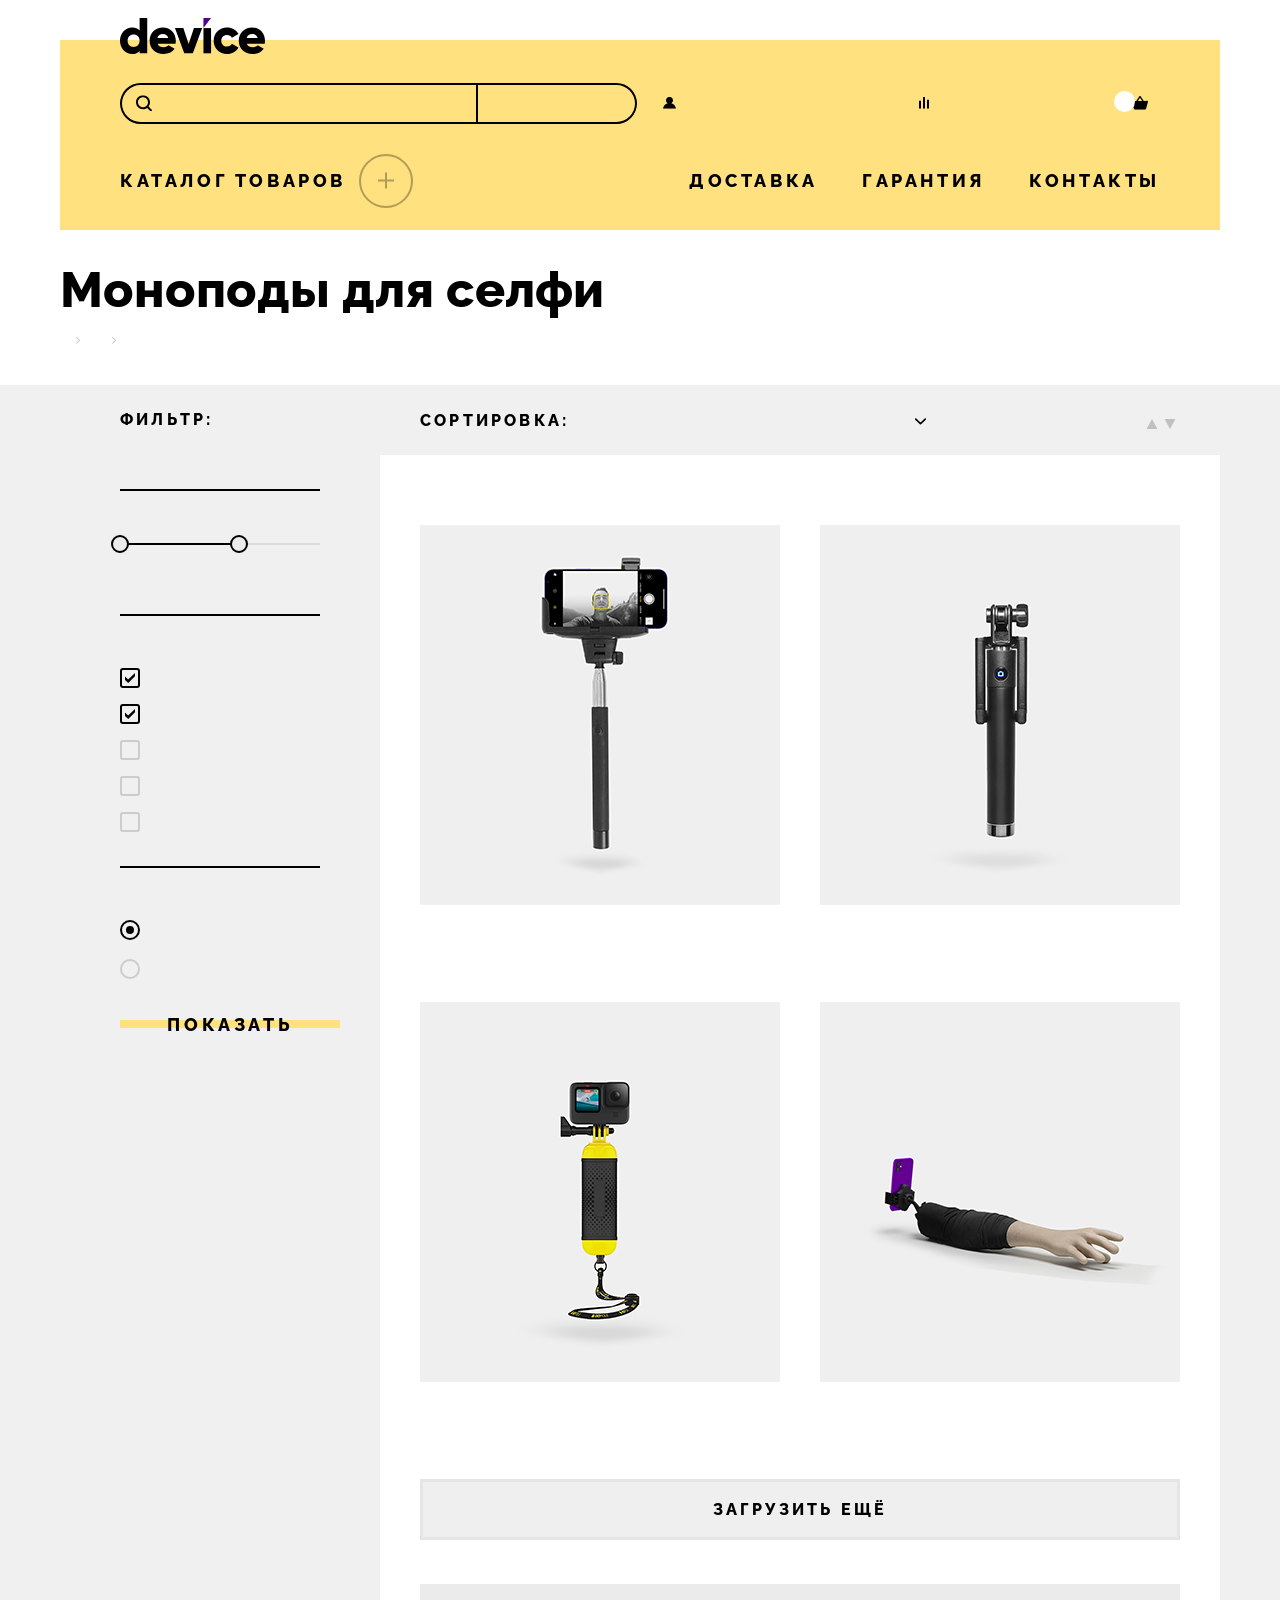
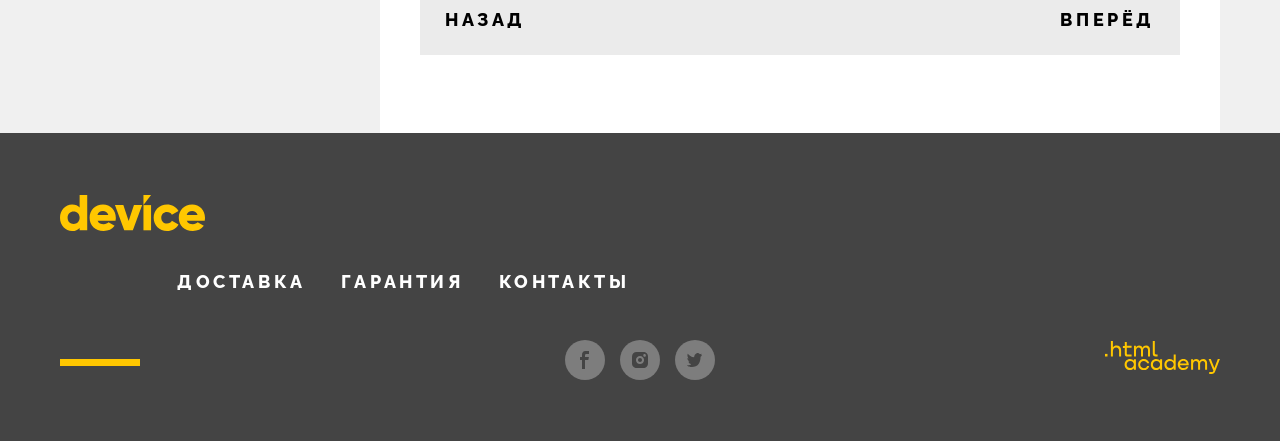
==== catalog.html @ e4f653a2 "Версия без JS" ====
<!DOCTYPE html>
<html lang="en">
<head>
  <meta charset="UTF-8">
  <meta http-equiv="X-UA-Compatible" content="IE=edge">
  <meta name="viewport" content="width=device-width, initial-scale=1.0">
  <link rel="stylesheet" href="css/style.css">
  <title>Catalog-Device</title>
</head>
<body>
  <div class="container">
    <header class="page-header">
      <nav class="header-nav">
        <a href="index.html" class="header-nav__logo">
          <svg width="145" height="36" viewBox="0 0 145 36" fill="none" xmlns="http://www.w3.org/2000/svg">
            <path d="M27.2188 0V35.3H19.6135V32.9C17.9124 34.8 15.5107 36 12.1084 36C5.5038 36 0 30.2 0 22.7C0 15.2 5.5038 9.4 12.1084 9.4C15.5107 9.4 18.0124 10.6 19.6135 12.5V0H27.2188ZM19.6135 22.7C19.6135 18.9 17.1118 16.5 13.6094 16.5C10.107 16.5 7.60524 18.9 7.60524 22.7C7.60524 26.5 10.107 28.9 13.6094 28.9C17.1118 28.8 19.6135 26.5 19.6135 22.7Z" fill="black"/>
            <path d="M43.7298 29.1999C45.8313 29.1999 47.5325 28.3999 48.5332 27.2999L54.6374 30.7999C52.1356 34.1999 48.4331 35.9999 43.6298 35.9999C35.0238 35.9999 29.6201 30.1999 29.6201 22.6999C29.6201 15.1999 35.0238 9.3999 43.0294 9.3999C50.4345 9.3999 55.8382 15.0999 55.8382 22.6999C55.8382 23.7999 55.7381 24.7999 55.538 25.6999H37.6256C38.6263 28.2999 40.9279 29.1999 43.7298 29.1999ZM48.333 20.0999C47.5325 17.1999 45.2309 16.0999 42.9293 16.0999C40.0273 16.0999 38.126 17.4999 37.4255 20.0999H48.333Z" fill="black"/>
            <path d="M82.1563 10.1001L72.8499 35.3001H64.2439L54.9375 10.1001H63.3433L68.647 26.1001L73.9506 10.1001C73.9506 10.1001 82.1563 10.1001 82.1563 10.1001Z" fill="black"/>
            <path d="M83.458 10.1001H91.0633V35.3001H83.458V10.1001Z" fill="black"/>
            <path d="M93.665 22.6999C93.665 15.1999 99.369 9.3999 107.074 9.3999C111.978 9.3999 116.281 11.9999 118.482 15.8999L111.878 19.6999C110.977 17.8999 109.176 16.8999 106.974 16.8999C103.672 16.8999 101.27 19.2999 101.27 22.6999C101.27 26.1999 103.672 28.4999 106.974 28.4999C109.176 28.4999 111.077 27.3999 111.878 25.6999L118.482 29.4999C116.381 33.3999 112.078 35.9999 107.074 35.9999C99.369 35.9999 93.665 30.1999 93.665 22.6999Z" fill="black"/>
            <path d="M132.892 29.1999C134.993 29.1999 136.695 28.3999 137.695 27.2999L143.799 30.7999C141.298 34.1999 137.595 35.9999 132.792 35.9999C124.186 35.9999 118.782 30.1999 118.782 22.6999C118.782 15.1999 124.286 9.3999 132.191 9.3999C139.597 9.3999 145 15.0999 145 22.6999C145 23.7999 144.9 24.7999 144.7 25.6999H126.788C127.788 28.2999 130.09 29.1999 132.892 29.1999ZM137.595 20.0999C136.795 17.1999 134.493 16.0999 132.191 16.0999C129.289 16.0999 127.388 17.4999 126.688 20.0999H137.595Z" fill="black"/>
            <path d="M83.458 0V10.1L91.0633 0H83.458Z" fill="#510094"/>
          </svg>
        </a>

        <div class="header-nav__nav-bar nav-bar">
          <div class="nav-bar__form-wrapper">
            <form action="https://echo.htmlacademy.ru/" method="post" class="nav-bar__form">
              <div class="nav-bar__form-wrapper">
                <label tabindex="0" class="nav-bar__field">
                  <span class="visually-hidden">Текст поиска</span>
                  <input class="nav-bar__field-input" type="text" name="text-of-search" placeholder="Текст поиска" required>
                  <span class="nav-bar__field-icon"></span>
                </label>
              </div>
              <div tabindex="0" class="nav-bar__button-wrapper">
                <button tabindex="-1" class="nav-bar__button" type="submit">Найти</button>
              </div>
            </form>
          </div>

          <div class="nav-bar__sign-wrapper">
            <a class="nav-bar__sign-in-icon standart-state" href="#">Коля Петухов</a>

            <a class="nav-bar__log-out-icon standart-state" href="#">Выйти</a>
          </div>

          <ul class="nav-bar__navigation-menu navigation-menu">
            <li class="navigation-menu__item">
              <a href="#" class="navigation-menu__link standart-state">Сравнить</a>
            </li>
            <li class="navigation-menu__item">
              <a href="#" class="navigation-menu__link standart-state">
                <span class="navigation-menu__icon">2</span>
                  Корзина
              </a>

              <div class="popover popver-cart">
                <div class="popover__content">
                  <h2 class="visually-hidden">Корзина</h2>

                  <ul class="popover__product-list">
                    <li class="popover__product-item">
                      <img src="img/Modal window/product-1-small.jpg" alt="" class="popover__product-img">
                      <p class="popover__product-description popover__text">
                        Любительская селфи-палка
                      </p>
                      <button class="popover__product-delete-button" tabindex="-1">
                        <span class="popover__product-delete-line"></span>
                        <span class="popover__product-delete-line"></span>
                        <span class="popover__product-delete-line-wrapper" tabindex="0"></span>
                        <span class="visually-hidden">Удалить товар из корзины</span>
                      </button>
                    </li>
                    <li class="popover__product-item">
                      <img src="img/Modal window/product-2-small.jpg" alt="" class="popover__product-img">
                      <p class="popover__product-description popover__text">
                        Профессиональная селфи-палка
                      </p>
                      <button class="popover__product-delete-button" tabindex="-1">
                        <span class="popover__product-delete-line"></span>
                        <span class="popover__product-delete-line"></span>
                        <span class="popover__product-delete-line-wrapper" tabindex="0"></span>
                        <span class="visually-hidden">Удалить товар из корзины</span>
                      </button>
                    </li>
                  </ul>

                  <div class="popover__summary">
                    <p class="popover__text">Товаров: 2</p>
                    <p class="popover__text">Сумма: 2000 ₽</p>
                  </div>

                  <div class="popover__button-wrapper">
                    <a href="#" class="popover__button">открыть корзину</a>
                  </div>
                </div>
            </div>
            </li>
          </ul>
        </div>

        <div class="header-nav__last-wrapper">

          <details class="dropdown__form">
            <summary class="dropdown__title">Каталог товаров</summary>
            <div class="dropdown__list-wrapper">
              <ul class="dropdown__list">
                <li class="dropdown__item">
                  <a href="#" class="dropdown__link standart-state">Виртуальная реальность</a>
                </li>
                <li class="dropdown__item">
                  <a href="catalog.html" class="dropdown__link standart-state">Моноподы для cелфи</a>
                </li>
                <li class="dropdown__item">
                  <a href="#" class="dropdown__link standart-state">Экшн-камеры</a>
                </li>
              </ul>
              <ul class="dropdown__list">
                <li class="dropdown__item">
                  <a href="#" class="dropdown__link standart-state">Фитнес-браслеты</a>
                </li>
                <li class="dropdown__item">
                  <a href="#" class="dropdown__link standart-state">Умные часы</a>
                </li>
              </ul>
              <ul class="dropdown__list">
                <li class="dropdown__item">
                  <a href="#" class="dropdown__link standart-state">Квадрокоптеры</a>
                </li>
              </ul>
            </div>
          </details>


          <ul class="header-nav__information-menu information-menu">
            <li class="information-menu__item">
              <a href="#" class="information-menu__link standart-state">Доставка</a>
            </li>
            <li class="information-menu__item">
              <a href="#" class="information-menu__link standart-state">Гарантия</a>
            </li>
            <li class="information-menu__item">
              <a href="#" class="information-menu__link standart-state">Контакты</a>
            </li>
          </ul>
        </div>
      </nav>
    </header>
  </div>

  <main class="catalog-main">

    <div class="container">
      <h1 class="section-title">Моноподы для селфи</h1>
      <ul class="breadcrumbs">
        <li class="breadcrumbs__item">
          <a href="index.html" class="breadcrumbs__link">Главная</a>
          <span class="breadcrumbs__arrow"></span>
        </li>
        <li class="breadcrumbs__item">
          <a href="#" class="breadcrumbs__link">Каталог товаров</a>
          <span class="breadcrumbs__arrow"></span>
        </li>
        <li class="breadcrumbs__item">
          <a href="catalog.html" class="breadcrumbs__link">Моноподы для селфи</a>
        </li>
      </ul>
    </div>

    <div class="background-container">
      <div class="container">
        <div class="catalog-container">
          <section class="filter">
            <div class="filter__wrapper">
              <h2 class="filter__main-title">Фильтр:</h2>

              <form class="filter__form" action="https://echo.htmlacademy.ru/" method="get">

                <fieldset class="filter__fieldset">
                  <div class="filter__legend-wrapper">
                    <legend class="filter__title">Стоимость</legend>

                    <div class="filter__range range">
                      <div class="range__scale">
                        <div class="range__bar">
                          <button class="range__toogle range__toogle-min" type="button" tabindex="0">
                            <span class="visually-hidden">Ручка минимальной цены</span>
                          </button>

                          <button class="range__toogle range__toogle-max" type="button" tabindex="0">
                            <span class="visually-hidden">Ручка максимальной цены</span>
                          </button>
                        </div>
                      </div>

                      <div class="range__wrapper-inputs">
                        <label class="range__label">
                          от
                          <input type="number" class="range__input" value="0" name="price-from" min="0" max="10000" step="100">
                        </label>

                        <label class="range__label">
                          до
                          <input type="number" class="range__input" value="5000" name="price-to" min="0" max="10000" step="100">
                        </label>
                      </div>
                    </div>
                  </div>
                </fieldset>

                <fieldset class="filter__fieldset">
                  <div class="filter__legend-wrapper">
                    <legend class="filter__title">Цвет</legend>

                    <ul class="filter__list color-list">
                      <li class="filter__item filter__item-active">
                        <label class="control">
                          <input class="control__input visually-hidden" tabindex="-1" type="checkbox" name="Color" id="Black" value="Black" checked>
                          <span class="control__mark" tabindex="0"></span>
                          <span class="control__label">Черный</span>
                        </label>
                      </li>
                      <li class="filter__item filter__item-active">
                        <label class="control">
                          <input class="control__input visually-hidden" tabindex="-1" type="checkbox" name="Color" value="White" id="White" checked>
                          <span class="control__mark" tabindex="0"></span>
                          <span class="control__label">Белый</span>
                        </label>
                      </li>
                      <li class="filter__item">
                        <label class="control">
                          <input class="control__input visually-hidden" tabindex="-1" type="checkbox" name="Color" value="Blue" id="Blue">
                          <span class="control__mark" tabindex="0"></span>
                          <span class="control__label">Синий</span>
                        </label>
                      </li>
                      <li class="filter__item">
                        <label class="control">
                          <input class="control__input visually-hidden" tabindex="-1" type="checkbox" name="Color" value="Red" id="Red">
                          <span class="control__mark" tabindex="0"></span>
                          <span class="control__label">Красный</span>
                        </label>
                      </li>
                      <li class="filter__item">
                        <label class="control">
                          <input class="control__input visually-hidden" tabindex="-1" type="checkbox" name="Color" value="Pink" id="Pink">
                          <span class="control__mark" tabindex="0"></span>
                          <span class="control__label">Розовый</span>
                        </label>
                      </li>
                    </ul>
                  </div>
                </fieldset>

                <fieldset class="filter__fieldset">
                  <div class="filter__legend-wrapper">
                    <legend class="filter__title">Bluetooth</legend>

                    <ul class="filter__list options-list">
                      <li class="filter__item">
                        <label class="control">
                          <input class="control__input visually-hidden" type="radio" name="Bluetooth" value="Yes" checked tabindex="-1" id="Bluetooth-Yes">
                          <span class="control__mark" tabindex="0"></span>
                          <span class="control__label">Есть</span>
                        </label>
                      </li>
                      <li class="filter__item">
                        <label class="control">
                          <input class="control__input visually-hidden" type="radio" name="Bluetooth" value="No" tabindex="-1" id="Bluetooth-No">
                          <span class="control__mark" tabindex="0"></span>
                          <span class="control__label">Нет</span>
                        </label>
                      </li>
                    </ul>
                  </div>
                </fieldset>
              </form>

              <a href="#" class="filter__button button button-yellow">
                Показать
              </a>
            </div>
          </section>

          <section class="catalog">
            <h2 class="visually-hidden">Результаты поисков</h2>

            <div class="catalog__sorting">
              <h3 class="catalog__title">Сортировка:</h3>

              <div class="catalog__select-wrapper select">
                <details class="select__form">
                  <summary class="select__title">Популярные</summary>

                  <ul class="select__menu">
                    <li class="select__item select__item-active">
                      <a class="select__option" href="#">Популярные</a>
                    </li>
                    <li class="select__item">
                      <a class="select__option" href="#">Дорогие</a>
                    </li>
                    <li class="select__item">
                      <a class="select__option" href="#">Дешёвые</a>
                    </li>
                    <li class="select__item">
                      <a class="select__option" href="#">Комфортные</a>
                    </li>
                  </ul>
                </details>
              </div>

              <div class="catalog__sorting-buttons">
                <button class="catalog__sorting-button catalog__sorting-button-up" type="button">
                  <span class="visually-hidden">По возрастанию</span>
                </button>
                <button class="catalog__sorting-button catalog__sorting-button-down" type="button">
                  <span class="visually-hidden">По убыванию</span>
                </button>
              </div>
            </div>

            <div class="catalog__card-list">
              <h3 class="visually-hidden">Карточки товаров</h3>

              <article class="card" tabindex="0">
                <a class="card__link" href="#" tabindex="-1">
                  <img src="/img/Catalog/product-2.png" alt="" class="card__img">
                  <div class="card__wrapper">
                    <h4 class="card__title">Любительская селфи-палка</h4>
                    <p class="card__text">500 ₽</p>
                  </div>
                  <p class="card__button button">
                    <span class="button-yellow-line"></span>
                    Подробнее
                  </p>
                  <span class="card__new">NEW</span>
                </a>
              </article>

              <article class="card" tabindex="0">
                <a class="card__link" href="#" tabindex="-1">
                  <img src="/img/Catalog/product-2-1.png" alt="" class="card__img">
                  <div class="card__wrapper">
                    <h4 class="card__title">Профессиональная селфи-палка</h4>
                    <p class="card__text">1 500 ₽</p>
                  </div>
                  <p class="card__button button">
                    <span class="button-yellow-line"></span>
                    Подробнее
                  </p>
                  <span class="card__new">NEW</span>
                </a>
              </article>

              <article class="card" tabindex="0">
                <a class="card__link" href="#" tabindex="-1">
                  <img src="/img/Catalog/product-2-2.png" alt="" class="card__img">
                  <div class="card__wrapper">
                    <h4 class="card__title">Непотопляемая
                      селфи-палка</h4>
                    <p class="card__text">2 500 ₽</p>
                  </div>
                  <p class="card__button button">
                    <span class="button-yellow-line"></span>
                    Подробнее
                  </p>
                  <span class="card__new">NEW</span>
                </a>
              </article>

              <article class="card" tabindex="0">
                <a class="card__link" href="#" tabindex="-1">
                  <img src="/img/Catalog/product-2-3.png" alt="" class="card__img">
                  <div class="card__wrapper">
                    <h4 class="card__title">Селфи-палка «Следуй за мной»</h4>
                    <p class="card__text">1 500 ₽</p>
                  </div>
                  <p class="card__button button">
                    <span class="button-yellow-line"></span>
                    Подробнее
                  </p>
                  <span class="card__new">NEW</span>
                </a>
              </article>
            </div>

            <div class="pagination">
              <button class="button pagination__button-large" type="button">Загрузить ещё</button>

              <div class="pagination__list-wrapper">
                <h3 class="visually-hidden">Список страниц</h3>

                <a href="#" class="pagination__button pagination__button-back ">Назад</a>

                <ul class="pagination__list">
                  <li class="pagination__item pagination__item-active">
                    <a href="#" class="pagination__link">1</a>
                  </li>
                  <li class="pagination__item">
                    <a class="pagination__link" href="#">2</a>
                  </li>
                  <li class="pagination__item">
                    <a class="pagination__link" href="#">3</a>
                  </li>
                  <li class="pagination__item">
                    <a class="pagination__link" href="#">...</a>
                  </li>
                  <li class="pagination__item">
                    <a class="pagination__link" href="#">15</a>
                  </li>
                </ul>

                <a href="#" class="pagination__button pagination__button-forward">Вперёд</a>
              </div>
            </div>

          </section>
        </div>
      </div>
    </div>
  </main>

  <footer class="page-footer">
    <div class="container">
      <div class="page-footer__body">
        <a href="index.html" class="page-footer__logo">
          <svg width="145" height="36" viewBox="0 0 145 36" fill="none" xmlns="http://www.w3.org/2000/svg">
            <path d="M27.2188 0V35.3H19.6135V32.9C17.9124 34.8 15.5107 36 12.1084 36C5.5038 36 0 30.2 0 22.7C0 15.2 5.5038 9.4 12.1084 9.4C15.5107 9.4 18.0124 10.6 19.6135 12.5V0H27.2188ZM19.6135 22.7C19.6135 18.9 17.1118 16.5 13.6094 16.5C10.107 16.5 7.60524 18.9 7.60524 22.7C7.60524 26.5 10.107 28.9 13.6094 28.9C17.1118 28.8 19.6135 26.5 19.6135 22.7Z" fill="#FFC700"/>
            <path d="M43.7298 29.1999C45.8313 29.1999 47.5325 28.3999 48.5332 27.2999L54.6374 30.7999C52.1356 34.1999 48.4331 35.9999 43.6298 35.9999C35.0238 35.9999 29.6201 30.1999 29.6201 22.6999C29.6201 15.1999 35.0238 9.3999 43.0294 9.3999C50.4345 9.3999 55.8382 15.0999 55.8382 22.6999C55.8382 23.7999 55.7381 24.7999 55.538 25.6999H37.6256C38.6263 28.2999 40.9279 29.1999 43.7298 29.1999ZM48.333 20.0999C47.5325 17.1999 45.2309 16.0999 42.9293 16.0999C40.0273 16.0999 38.126 17.4999 37.4255 20.0999H48.333Z" fill="#FFC700"/>
            <path d="M82.1563 10.1001L72.8499 35.3001H64.2439L54.9375 10.1001H63.3433L68.647 26.1001L73.9506 10.1001C73.9506 10.1001 82.1563 10.1001 82.1563 10.1001Z" fill="#FFC700"/>
            <path d="M83.458 10.1001H91.0633V35.3001H83.458V10.1001Z" fill="#FFC700"/>
            <path d="M93.665 22.6999C93.665 15.1999 99.369 9.3999 107.074 9.3999C111.978 9.3999 116.281 11.9999 118.482 15.8999L111.878 19.6999C110.977 17.8999 109.176 16.8999 106.974 16.8999C103.672 16.8999 101.27 19.2999 101.27 22.6999C101.27 26.1999 103.672 28.4999 106.974 28.4999C109.176 28.4999 111.077 27.3999 111.878 25.6999L118.482 29.4999C116.381 33.3999 112.078 35.9999 107.074 35.9999C99.369 35.9999 93.665 30.1999 93.665 22.6999Z" fill="#FFC700"/>
            <path d="M132.892 29.1999C134.993 29.1999 136.695 28.3999 137.695 27.2999L143.799 30.7999C141.298 34.1999 137.595 35.9999 132.792 35.9999C124.186 35.9999 118.782 30.1999 118.782 22.6999C118.782 15.1999 124.286 9.3999 132.191 9.3999C139.597 9.3999 145 15.0999 145 22.6999C145 23.7999 144.9 24.7999 144.7 25.6999H126.788C127.788 28.2999 130.09 29.1999 132.892 29.1999ZM137.595 20.0999C136.795 17.1999 134.493 16.0999 132.191 16.0999C129.289 16.0999 127.388 17.4999 126.688 20.0999H137.595Z" fill="#FFC700"/>
            <path d="M83.458 0V10.1L91.0633 0H83.458Z" fill="#FFC700"/>
          </svg>
        </a>

        <div class="page-footer__contacts-list">
          <address class="page-footer__adress">Санкт-Петербург, набережная реки Карповки, 5, литера П.</address>

          <ul class="page-footer__information-menu">
            <li class="page-footer__information-menu-item">
              <a href="#" class="page-footer__information-menu-link">Доставка</a>
            </li>
            <li class="page-footer__information-menu-item">
              <a href="#" class="page-footer__information-menu-link">Гарантия</a>
            </li>
            <li class="page-footer__information-menu-item">
              <a href="#" class="page-footer__information-menu-link">Контакты</a>
            </li>
          </ul>

          <a href="tel:+78128121212" class="page-footer__number-phone">Тел.: +7 (812) 812-12-12</a>
        </div>

        <div class="page-footer__links-list">
          <div class="page-footer__span-wrapper">
            <span class="page-footer__span"></span>
          </div>
          <div class="page-footer__social-wrapper">
            <ul class="social">
              <li class="social__item">
                <div class="social__outline-link" tabindex="0">
                  <a href="https://www.facebook.com/htmlacademy" class="social__link" tabindex="-1">
                    <svg width="9" height="18" viewBox="0 0 9 18" fill="none" xmlns="http://www.w3.org/2000/svg">
                      <path d="M6.5 3H9V0H5.6C2.8 0 2 1.7 2 4.2V6H0V9H2V18H5V9H8.3L8.9 6H5V4.5C5 3.7 5.3 3 6.5 3Z" fill="#444444"/>
                    </svg>
                    <span class="visually-hidden">Facebook</span>
                  </a>
                </div>
              </li>
              <li class="social__item">
                <div class="social__outline-link" tabindex="0">
                  <a href="https://www.instagram.com/htmlacademy/" class="social__link" tabindex="-1">
                    <svg width="16" height="16" viewBox="0 0 16 16" fill="none" xmlns="http://www.w3.org/2000/svg">
                      <path d="M8 10C9.10457 10 10 9.10457 10 8C10 6.89543 9.10457 6 8 6C6.89543 6 6 6.89543 6 8C6 9.10457 6.89543 10 8 10Z" fill="#444444"/>
                      <path d="M14.7 1.3C13.8 0.4 12.7 0 11.3 0H4.7C1.9 0 0 1.9 0 4.7V11.3C0 12.7 0.4 13.9 1.4 14.7C2.3 15.6 3.4 16 4.7 16H11.3C12.7 16 13.9 15.6 14.7 14.7C15.5 13.8 16 12.7 16 11.3V4.7C16 3.3 15.6 2.1 14.7 1.3ZM8 12.1C5.8 12.1 3.9 10.3 3.9 8C3.9 5.7 5.8 3.9 8 3.9C10.2 3.9 12.1 5.7 12.1 8C12.1 10.3 10.2 12.1 8 12.1ZM12.6 4.7C11.9 4.7 11.3 4.2 11.3 3.4C11.3 2.6 11.8 2.1 12.6 2.1C13.3 2.1 13.9 2.7 13.9 3.4C13.9 4.1 13.3 4.7 12.6 4.7Z" fill="#444444"/>
                    </svg>
                    <span class="visually-hidden">Instagram</span>
                  </a>
                </div>
              </li>
              <li class="social__item">
                <div class="social__outline-link" tabindex="0">
                  <a href="https://twitter.com/htmlacademy_ru" class="social__link" tabindex="-1">
                    <svg width="15" height="15" viewBox="0 0 15 15" fill="none" xmlns="http://www.w3.org/2000/svg">
                      <path d="M9.7 0.155143C11.2 -0.344857 12.3 0.455143 12.9 1.25514C13.4 1.05514 14 0.855143 14.6 0.655143C14.6 1.45514 14.1 2.05514 13.8 2.25514C14.5 2.45514 15 1.85514 15 1.85514C14.9 2.75514 14.1 3.55514 13.6 3.75514C13.4 10.0551 10.8 14.1551 4.7 14.0551C4.2 14.0551 4.8 14.0551 4.3 14.0551C4 14.0551 0.6 13.6551 0 12.2551C2 12.4551 3.4 11.8551 4.1 11.1551C3.3 10.8551 1.7 10.7551 1.5 8.35514C1.8 8.55514 2 8.65514 2.6 8.55514C1.5 7.75514 0.3 7.05514 0.4 5.05514C0.7 5.35514 1.3 5.55514 1.6 5.45514C1 5.25514 -0.2 2.35514 0.8 0.855143C2.4 2.55514 4.1 4.25514 7.1 4.35514C7.3 2.25514 8.1 0.855143 9.7 0.155143Z" fill="#444444"/>
                    </svg>
                    <span class="visually-hidden">Twitter</span>
                  </a>
                </div>
              </li>
            </ul>
          </div>
          <div class="page-footer__html-academy-wrapper">
            <a href="https://htmlacademy.ru/" class="page-footer__links-list-link">
              <svg width="115" height="33" viewBox="0 0 115 33" fill="none" xmlns="http://www.w3.org/2000/svg">
                <path d="M0 12.9V15.5H2.5V12.9H0Z" fill="#FFC700"/>
                <path d="M11.6 4.5C10 4.5 8.8 5.2 8 6.2H7.9V0H5.9V15.5H7.9V10.2C7.9 8.1 9.2 6.6 11.2 6.6C13 6.6 14.1 8 14.1 9.8V15.5H16.1V9.4C16.2 6.4 14.3 4.5 11.6 4.5Z" fill="#FFC700"/>
                <path d="M26.6 4.8H21.8V1.1H19.8V4.9H17.9V6.9H19.8V12.9C19.8 14.6 20.8 15.6 22.5 15.6H26.6V13.6H22.9C22.2 13.6 21.8 13.2 21.8 12.5V6.8H26.6V4.8Z" fill="#FFC700"/>
                <path d="M41.1 4.6C39.5 4.6 38.2 5.4 37.6 6.7H37.5C36.9 5.5 35.7 4.6 34.1 4.6C32.7 4.6 31.6 5.4 31 6.4H30.9V4.8H29V15.4H31V10C31 8 32 6.5 33.6 6.5C35.1 6.5 36 7.5 36 9.1V15.4H38V9.8C38 7.4 39.4 6.5 40.6 6.5C42.1 6.5 43 7.5 43 9.1V15.4H45V8.9C45.1 6.4 43.6 4.6 41.1 4.6Z" fill="#FFC700"/>
                <path d="M47.8 12.7C47.8 14.4 48.8 15.4 50.6 15.4H52.6V13.4H50.9C50.2 13.4 49.8 13 49.8 12.3V0H47.8V12.7Z" fill="#FFC700"/>
                <path d="M28.9 19.7C28 18.6 26.7 17.9 25 17.9C21.9 17.9 19.6 20.2 19.6 23.5C19.6 26.8 21.9 29.1 25 29.1C26.8 29.1 28 28.3 28.8 27.2H28.9V28.8H30.9V18.2H28.9V19.7ZM25.3 27.1C23.1 27.1 21.7 25.5 21.7 23.5C21.7 21.5 23.1 19.9 25.3 19.9C27.5 19.9 28.9 21.5 28.9 23.5C28.9 25.4 27.5 27.1 25.3 27.1Z" fill="#FFC700"/>
                <path d="M44.2 22C43.7 19.6 41.6 17.9 38.8 17.9C35.4 17.9 33.2 20.4 33.2 23.5C33.2 26.6 35.4 29.1 38.8 29.1C41.6 29.1 43.7 27.3 44.2 24.9H42.1C41.7 26.2 40.4 27.2 38.8 27.2C36.6 27.2 35.2 25.6 35.2 23.6C35.2 21.6 36.6 20 38.8 20C40.4 20 41.6 21 42.1 22.2H44.2V22Z" fill="#FFC700"/>
                <path d="M55.1 19.7C54.2 18.6 52.9 17.9 51.2 17.9C48.1 17.9 45.8 20.2 45.8 23.5C45.8 26.8 48.1 29.1 51.2 29.1C53 29.1 54.2 28.3 55 27.2H55.1V28.8H57.1V18.2H55.1V19.7ZM51.5 27.1C49.3 27.1 47.9 25.5 47.9 23.5C47.9 21.5 49.3 19.9 51.5 19.9C53.7 19.9 55.1 21.5 55.1 23.5C55.1 25.4 53.6 27.1 51.5 27.1Z" fill="#FFC700"/>
                <path d="M68.7 19.8C67.8 18.7 66.5 17.9 64.8 17.9C61.7 17.9 59.4 20.2 59.4 23.5C59.4 26.8 61.6 29.1 64.8 29.1C66.5 29.1 67.8 28.3 68.6 27.3H68.7V28.8H70.7V13.4H68.7V19.8ZM65.1 27.1C62.9 27.1 61.5 25.5 61.5 23.5C61.5 21.5 62.9 19.9 65.1 19.9C67.3 19.9 68.7 21.5 68.7 23.5C68.6 25.5 67.2 27.1 65.1 27.1Z" fill="#FFC700"/>
                <path d="M78.3 17.9C75 17.9 72.8 20.4 72.8 23.5C72.8 26.5 74.9 29.1 78.3 29.1C80.8 29.1 82.8 27.8 83.5 25.5H81.4C80.9 26.5 79.8 27.1 78.4 27.1C76.5 27.1 75.1 25.8 75 24.2H83.8C84 20.6 81.8 17.9 78.3 17.9ZM78.3 19.8C80 19.8 81.3 20.8 81.6 22.4H75.1C75.4 20.9 76.6 19.8 78.3 19.8Z" fill="#FFC700"/>
                <path d="M98.2 17.9C96.6 17.9 95.3 18.7 94.6 19.9H94.5C93.9 18.7 92.7 17.9 91.1 17.9C89.7 17.9 88.6 18.6 88 19.7V18.2H86.1V28.8H88.1V23.4C88.1 21.4 89.1 20 90.7 19.9C92.2 19.9 93.1 20.9 93.1 22.5V28.8H95.1V23.2C95.1 20.8 96.5 19.9 97.7 19.9C99.2 19.9 100.1 20.9 100.1 22.5V28.8H102.1V22.3C102.2 19.7 100.7 17.9 98.2 17.9Z" fill="#FFC700"/>
                <path d="M109.4 27L105.8 18.1H103.6L108.4 29.7C108.1 30.6 107.7 30.9 106.7 30.9H104.2V32.9H106.7C108.5 32.9 109.5 32.1 110.2 30.3L114.9 18.1H112.8L109.4 27Z" fill="#FFC700"/>
              </svg>
            </a>
          </div>
        </div>
      </div>
    </div>
  </footer>
</body>
</html>
---- css/style.css ----
@font-face {
  font-family: "Rubik";
  src: url(../fonts/rubik/rubik-400.woff2);
  font-weight: 400;
  font-style: normal;
  font-display: swap;
}

@font-face {
  font-family: "Rubik";
  src: url(../fonts/rubik/rubik-700.woff2);
  font-weight: 700;
  font-style: normal;
  font-display: swap;
}

@font-face {
  font-family: "Raleway";
  src: url(../fonts/raleway/raleway-800.woff2);
  font-weight: 800;
  font-style: normal;
  font-display: swap;
}

/* common */

html {
  height: 100%;

  font-family: "Rubik", sans-serif;
  font-size: 18px;

  color: #000000;
  background: #FFFFFF;
}

body {
  padding: 0;
  margin: 0
}

.catalog-main {
  padding-top: 35px;
}

.container {
  min-height: 100%;
  max-width: 1160px;
  margin: 0 auto;
}

.background-container {
  background: #F0F0F0;
}

.visually-hidden {
  position: absolute;
  width: 1px;
  height: 1px;
  margin: -1px;
  padding: 0;
  border: 0;
  clip: rect(0 0 0 0);
  overflow: hidden;
}

.standart-state:hover {
  opacity: 0.6;
}

.standart-state:focus-visible {
  outline: 2px solid #AF4FFF;
}

.standart-state:active {
  opacity: 0.3;
}

.section-title {
  font-family: 'Raleway';
  font-weight: 800;
  font-size: 50px;
  line-height: 50px;
  margin: 0;
  padding: 0;
}

.section-description {
  line-height: 30px;
  margin: 0;
  padding: 0;

  color: #444444;
}

.button {
  font-family: 'Raleway';
  font-weight: 800;
  color: inherit;
  line-height: 21px;
  text-align: center;
  letter-spacing: 0.2em;
  text-transform: uppercase;
  text-decoration: none;

  position: relative;
  padding: 10px 0;
}

.button-yellow-line {
  height: 8px;
  width: 100%;

  background: #FFE17F;

  position: absolute;
  top: 40%;
  left: 0;
  z-index: -1;
}

.button-yellow:hover {
  background: #FFE17F;
}

.button-yellow:focus-visible {
  outline: 2px solid #AF4FFF;
}

.button-yellow:active {
  background: #FFCC33;
}

.button-yellow:disabled, .button-yellow:disabled:hover {
  opacity: 0.3;
}

.service__list .button-active {
  background: #000000;
  color: #FFE17F;
  display: block;
  text-align: start;
}

.button-active:hover {
  background: #000000;
  color: #FFE17F80;
}

.button-active:focus-visible {
  background: #000000;
  color: #FFE17F;
  outline: 2px solid #AF4FFF;
}

.button-active:active {
  background: #000000;
  color: #FFE17F4D;
}
/* header */

.header-nav {
  background-color: #FFE17F;
  padding: 43px 60px 0 60px;
  margin: 40px 0 0 0;
  position: relative;
}

.header-nav__logo {
  position: absolute;
  top: -22px;
  left: 60px;
}

.header-nav__logo:hover {
  opacity: 0.6;
}

.header-nav__logo:focus-visible {
  outline: 2px solid #AF4FFF;
}

.header-nav__logo:active {
  opacity: 0.3;
}

.header-nav__last-wrapper {
  display: flex;
  justify-content: space-between;
  align-items: flex-start;
  position: relative;

  padding: 0 0 22.6px 0;
}

/* nav-bar */

.nav-bar {
  display: flex;
  flex-wrap: wrap;
  justify-content: space-between;
  margin-bottom: 30px;
}

.nav-bar__form-wrapper {
  max-width: 517px;
}

.nav-bar__form {
  display: flex;
}

.nav-bar__form-wrapper {
  flex: 1 0 auto;
}

.nav-bar__field-input {
  width: 100%;
  margin: 0;
  padding: 8.4px 8.4px 8.4px 48px;
  box-sizing: border-box;

  border: 2px solid #000000;
  border-right: 1px solid #000000;
  border-radius: 50px 0px 0px 50px;
  background: #FFE17F;

  font-size: 16px;
  line-height: 20px;
  font-family: inherit;
}

.nav-bar__field-input:focus-visible {
  outline: none;
}

.nav-bar__field-input:disabled, .nav-bar__field-input:disabled:hover {
  opacity: 0.3;
}

.nav-bar__button-wrapper {
  flex: 0 0 160px;
}

.nav-bar__button-wrapper:focus-visible {
  outline: 2px solid #AF4FFF;
}

.nav-bar__button {
  width: 100%;
  padding: 8.4px 55.5px;

  border: 2px solid #000000;
  border-radius: 0 50px 50px 0;
  background: #FFE17F;
  border-left: 1px solid #000000;

  font-size: 16px;
  line-height: 20px;
  font-family: inherit;
  cursor: pointer;
}

.nav-bar__button:hover {
  background: #000000;
  color: #FFFFFF;
}

.nav-bar__button:focus-visible {
  outline: none;
}

.nav-bar__button:active {
  background: #000000;
  color: rgba(255, 255, 255, 0.3);
}

.nav-bar__button:disabled, .nav-bar__button:disabled:hover {
  opacity: 0.3;
}

.nav-bar__field {
  position: relative;
  display: flex;
}

.nav-bar__field:focus-visible {
  outline: 2px solid #AF4FFF;
}

.nav-bar__field-icon {
  background-image: url(../icons/header/search.svg);
  width: 16px;
  height: 16px;

  display: block;
  position: absolute;
  top: 12px;
  left: 16px;
}

.nav-bar__sign-wrapper {
  min-width: 231px;
  display: flex;
  flex-wrap: wrap;
  justify-content: space-between;
}

.nav-bar__sign-in-icon {
  text-decoration: none;
  color: inherit;
  line-height: 30px;
  display: flex;
  align-items: center;
}

.nav-bar__log-out-icon {
  line-height: 30px;
  text-decoration: none;
  color: inherit;
  display: flex;
  align-items: center;

  opacity: 0.3;
}

.nav-bar__sign-in-icon::before {
  content: "";
  background: url(../icons/header/login.svg) no-repeat center;
  width: 13px;
  height: 12px;
  display: block;
  margin-right: 13px;
}

/* navigation-menu */

.navigation-menu {
  list-style: none;
  margin: 0;
  padding: 0;
  display: flex;
  min-width: 241px;
  justify-content: space-between;
}

.navigation-menu__link {
  text-decoration: none;
  color: inherit;
  display: flex;
  align-items: center;
  line-height: 30px;
  height: 100%;
}

.navigation-menu__item {
  position: relative;
}

.navigation-menu__item:last-child .navigation-menu__link {
  position: relative;
  padding-left: 18px;
}

.navigation-menu__icon {
  width: 21px;
  height: 21px;
  border-radius: 50%;
  background: #FFFFFF;

  display: flex;
  align-items: center;
  justify-content: center;
  position: absolute;
  top: 20%;
  left: 1%;

  font-weight: 400;
  font-size: 14px;
  line-height: 17px;
}

.navigation-menu__item:first-child .navigation-menu__link::before {
  content: "";
  background: url(../icons/header/sort.svg) no-repeat center;
  width: 10px;
  height: 12px;
  display: block;
  margin-right: 12px;
}

.navigation-menu__item:last-child .navigation-menu__link::before {
  content: "";
  background: url(../icons/header/cart.svg) no-repeat center;
  width: 16px;
  height: 14px;
  display: block;
  margin-right: 12px;
}

/* breadcrumbs */

.catalog-main h1 {
  margin-bottom: 16px;
}

.breadcrumbs {
  padding: 0;
  margin: 0 0 35px 0;
  list-style-type: none;

  display: flex;
}

.breadcrumbs__link {
  text-decoration: none;
  color: inherit;
  font-size: 16px;
  line-height: 19px;

  display: flex;
  align-items: center;
}

.breadcrumbs__link:not(:last-child) {
  margin-right: 16px;
}

.breadcrumbs__item {
  display: flex;
  justify-content: center;
  align-items: center;
}

.breadcrumbs__link:hover {
  opacity: 0.6;
}

.breadcrumbs__link:focus-visible {
  outline: 2px solid #AF4FFF;
  outline-offset: 2px;
}

.breadcrumbs__link:active {
  opacity: 0.3;
}

.breadcrumbs__arrow {
  width: 4px;
  height: 7px;
  background: url(../icons/catalog/nav-arrow.svg) no-repeat center;
  opacity: 0.2;

  display: block;

  margin: 0 16px 0 0;
}

/* dropdown */

.dropdown__form {
  line-height: 21px;
  position: relative;
}

.dropdown__title {
  display: flex;
  align-items: center;
  font-family: 'Raleway';
  font-weight: 800;
  font-size: 18px;

  letter-spacing: 0.2em;
  text-transform: uppercase;
  cursor: pointer;
}

.dropdown__title:focus-visible {
  outline: 2px solid #AF4FFF;
}

.dropdown__form summary::after {
  content: "";
  opacity: 0.3;
  border: 2px solid #000000;
  width: 50px;
  height: 50px;
  border-radius: 50%;
  background: url(../icons/header/plus.svg) no-repeat center center;
  margin-left: 13px;
}

.dropdown__form summary:hover::after,
.dropdown__form summary:active::after {
  opacity: 1;
}

details[open] > summary::after {
  background: url(../icons/header/minus.svg) no-repeat center center;
}

details[open] > .dropdown__list-wrapper {
  position: relative;
}

.dropdown {
  display: flex;
}

.dropdown__item {
  list-style: none;
}

.dropdown__item-active {
  border-bottom: 1px solid black;
  padding: 0 0 2px 0;
}

.dropdown__link {
  text-decoration: none;
  color: inherit;

  font-size: 16px;
  line-height: 18px;
}

.dropdown__list-wrapper {
  display: flex;
  gap: 30px;
  padding: 14px 0 33px 0;
}

.dropdown__list {
  margin: 0;
  padding: 0;

  display: flex;
  flex-direction: column;
  gap: 18px;
}

/* information-menu */

.information-menu {
  display: flex;
  justify-content: space-between;
  margin: 15.8px 0;
  padding: 0;
  list-style: none;
  min-width: 471px;
  position: absolute;
  right: 0;
}

.information-menu__link {
  font-family: 'Raleway';
  font-weight: 800;
  line-height: 21px;
  letter-spacing: 0.2em;
  text-transform: uppercase;
  text-decoration: none;
  color: inherit;

}

.information-menu__item-active {
  border-bottom: 2px solid black;
  padding: 0 0 5px 0;
}

/* main-slaider */
.main-slaider {
  margin-bottom: 70px;
}

.main-slaider__list {
  margin: -22px 0 0 0;
  padding: 0;

  list-style-type: none;
}

.main-slaider__item {
  position: relative;
}

.main-slaider__item:not(:first-child) {
  display: none;
}

.main-slaider__upper-background {
  font-weight: 700;
  font-size: 180px;
  line-height: 30px;
  color: #FFFFFF;

  display: flex;
  align-items: center;
  justify-content: flex-end;

  position: absolute;
  z-index: -1;
  padding: 16px 0 0 0;

  height: 135px;
  width: 100%;

  background:#FFE17F;
}

.main-slaider__number {
  padding: 29px 49px 0 0;
}

.main-slaider__lower-background {
  display: flex;

  margin-top: -14px;
}

.main-slaider__left-part {
  position: relative;
  margin-right: 40px;
}

.main-slaider__img {
  display: block;
  width: 560px;
  height: 560px;
}

.main-slider__controls {
  display: flex;
  justify-content: space-between;
  position: absolute;
  top: 211px;
  width: 100%;
}

.main-slaider__button {
  background: url(../icons/index/right-tall-arrow.svg) no-repeat center;

  width: 20px;
  height: 60px;
  display: block;
}

.main-slaider__button:disabled, .main-slaider__button:disabled:hover {
  opacity: 0.1;
}

.main-slaider__prev {
  transform: rotate(180deg);
  margin-left: 30px;
}

.main-slaider__right-part {
  padding: 123px 0 0 0;
}

/* content-slaider */

.content-slaider__title {
  margin-bottom: 29px;
}

.content-slaider__text {
  margin-bottom: 51px;
}

.content-slaider__wrapper {
  display: flex;
  align-items: center;
  justify-content: space-between;

  margin-bottom: 49px;
}

.content-slaider__button {
  padding: 10px 37px;
}

.content-slaider__navigation-list {
  margin: 0;
  padding: 0;
  list-style-type: none;

  display: flex;
}

.content-slaider__navigation-item:not(:last-child) {
  margin-right: 20px;
}

.content-slaider__navigation-button {
  width: 12px;
  height: 12px;

  display: block;
  box-sizing: border-box;
  position: relative;

  border: 2px solid #000000;
  border-radius: 50%;
}

.content-slaider__navigation-button-ouline {
  width: 14px;
  height: 14px;
  border: 2px solid white;
  display: flex;
  align-items: center;
  justify-content: center;
}

.content-slaider__navigation-button-ouline:focus {
  outline: 2px solid #AF4FFF;
}

.content-slaider__navigation-button:focus-visible {
  outline: none;
}

.content-slaider__navigation-button_active {
  background:#000000;
}

.content-slaider__property-list {
  padding: 0;
  margin: 0;
  margin-bottom: 38px;

  list-style-type: none;
  line-height: 30px;

  display: flex;
  flex-wrap: wrap;
}

.content-slaider__property-item:not(:last-child) {
  margin-right: 20px;
}

.content-slaider__property-title {
  font-size: 36px;

  margin: 0;
  margin-bottom: 12px;
}

.content-slaider__property-text {
  margin: 0;

  font-size: 16px;
  color:#444444;
}

/* product-categories */

.product-categories {
  margin-bottom: 70px;
}

.product-categories__list {
  display: grid;
  grid-template-columns: repeat(auto-fit, 160px);
  gap: 40px;

  margin: 0;
  padding: 0;

  list-style-type: none;
}

.product-categories__img {
  background: #FFE17F;

  display: block;
  margin-bottom: 33px;
}

.product-categories__item:hover .product-categories__img {
  background: #FFC700;
}

.product-categories__item:focus-visible {
  outline: 2px solid #AF4FFF;
}

.product-categories__item:active {
  opacity: 0.3;
}

.product-categories__link {
  text-decoration: none;
  color: inherit;
}

.product-categories__text {
  font-family: 'Raleway';
  font-weight: 800;
  line-height: 24px;
  letter-spacing: -0.02em;

  padding: 0;
  margin: 0;
  min-height: 60px;
}

/* services */

.services-list {
  list-style-type: none;

  padding: 0;
  margin: 0;
}


/* service */

.service {
  text-decoration: none;
  color: inherit;

  position: relative;
  margin-bottom: 72px;
}

.service:not(:first-child) {
  display: none;
}

.service__background {
  width: 100%;
  min-height: 289px;

  position: absolute;
  top: 102px;
  z-index: -1;

  background: #F0F0F0;
}

.service .container {
  display: grid;
  grid-template-columns: 319px 1fr;
}

.service__container {
  order: 1;
  padding: 0 28px 0 116px;
  min-width: 729px;

  display: flex;
  align-items: center;
}

.service__text-wrapper {
  max-width: 475px;
}

.service__title {
  margin-bottom: 34px;
}

.service__list {
  list-style-type: none;

  padding: 64px 0 65px 0;
  margin: 0;
  box-sizing: border-box;

  border-right: 7px solid #000000;
}

.service__link {
  box-sizing: border-box;
  display: inline-block;
}

.service__item:nth-child(1) .service__link {
  padding: 9.6px 16.1px;
}

.service__item:nth-child(2) .service__link {
  padding: 9.6px 18.1px;
}

.service__item:nth-child(3) .service__link {
  padding: 9.6px 32.1px;
}

.service__item:not(:last-child) {
  margin-bottom: 35px;
}

.service:nth-child(1) .service__icon {
  background: url(../img/Index/3.Delivery/1-slaider.png) no-repeat center;
  width: 136px;
  height: 164px;
}

.service:nth-child(2) .service__icon {
  background: url(../img/Index/3.Delivery/2-slaider.png) no-repeat center;
  width: 171px;
  height: 195px;
}

.service:nth-child(3) .service__icon {
  background: url(../img/Index/3.Delivery/3-slaider.png) no-repeat center;
  width: 156px;
  height: 188px;
}

.service__icon {
  margin-left: auto;
}

/* device-order */

.device-order {
  padding: 70px 0;
}

.delivery-order__body {
  display: grid;
  grid-template-columns: 125px 1fr 125px;
}

.delivery-order__body:hover .delivery-order__icon {
  background-color: #FFC700;
}

.delivery-order__body:focus-visible {
  outline: 2px solid #AF4FFF;
}

.delivery-order__body:active {
  opacity: 0.3;
}

.delivery-order__icon {
  background: url(../icons/index/delivery.svg) no-repeat center;
  width: 47px;
  height: 31px;
  padding: 35px 39px 34px;
  background-color: #FFE17F;
}

.delivery-order__link {
  font-family: 'Raleway';
  font-weight: 800;
  font-size: 20px;
  line-height: 23px;
  letter-spacing: 0.2em;
  text-transform: uppercase;
  text-align: center;
  color: inherit;
  text-decoration: none;

  background: #F0F0F0;

  display: flex;
  align-items: center;
  justify-content: center;
}

.delivery-order__additional {
  display: flex;
  align-items: center;
  justify-content: center;
  background: #F0F0F0;
}

.delivery-order__additional-icon {
  width: 40px;
  height: 40px;

  background: url("data:image/svg+xml;charset=UTF-8,%3csvg width='2' height='12' viewBox='0 0 2 12' fill='none' xmlns='http://www.w3.org/2000/svg'%3e%3cg opacity='0.3' clip-path='url(%23clip0_45319_68)'%3e%3cpath d='M2 0H0V2H2V0Z' fill='black'/%3e%3cpath d='M2 4H0V12H2V4Z' fill='black'/%3e%3c/g%3e%3cdefs%3e%3cclipPath id='clip0_45319_68'%3e%3crect width='2' height='12' fill='white'/%3e%3c/clipPath%3e%3c/defs%3e%3c/svg%3e") no-repeat center;
  border-radius: 50%;
  background-color: #DCDCDC80;
}

/* information */

.information-wrapper {
  display: flex;
  justify-content: space-between;

  margin-bottom: 70px;
}

.line-title {
  width: 84px;
  height: 7px;
  display: block;
  margin-bottom: 40px;

  background: #000000;

  order: -1;
}

/* about-us */

.about-us {
  display: flex;
  flex-direction: column;
  width: 44.8%;
}

.about-us__title {
  margin-bottom: 48px;
}

.about-us__wrapper {
  display: grid;
  grid-template-rows: repeat(4, auto);
  gap: 30px 0;
}

.about-us__text {
  max-width: 497px;
}

.about-us__list {
  margin: 0;
  padding: 0 0 0 2px;
}

.about-us__item:not(:last-child) {
  margin-bottom: 19px;
}

.about-us__list li {
  list-style-position: inside;
}

.about-us__list li::marker {
  color:#FFC700;
}

.about-us__button {
  padding: 9.6px 21.57px;
}

/* contacts */

.contacts {
  display: flex;
  flex-direction: column;
  width: 45.8%;
}

.contacts__main-title {
  margin-bottom: 48px;
}

.contacts__line-wrapper {
  display: grid;
  grid-template-rows: repeat(4, auto);
  gap: 30px 0;
}

.contacts__title {
  margin: 0 0 15px 0;
  padding: 0;

  font-weight: 700;
  font-size: 24px;
  line-height: 30px;
}

.contacts__text {
  max-width: 509px;
}

.contacts__line__adress  {
  font-style: normal;
}

.contacts__phone {
  text-decoration: none;
  position: relative;
}

.contacts__phone::before {
  content: '';
  width: 100%;
  height: 1px;
  background: #444444;

  position: absolute;
  top: 18px;
}

.contacts__button {
  padding: 9.6px 32px;
}


/* subscribe */

.subscribe {
  background: #F0F0F0;
}

.subscribe__container {
  padding: 64px 0 56px 0;
}

.subscribe__text-wrapper {
  margin-bottom: 144px;

  display: flex;
  align-items: flex-end;
}

.subscribe__title {
  max-width: 348px;
}

.subscribe__text-main {
  max-width: 560px;
  margin-left: auto;
}

.subscribe__form-container {
  display: flex;
  justify-content: space-between;
}

.subscribe__form-wrapper {
  width: 69.8%;
}

.subscribe__form {
  display: flex;
}

.suscribe__field {
  flex: 1 1 auto;
}

.subscribe__button-wrapper {
  flex: 0 0 253px;
}

.subscribe__button {
  box-sizing:border-box;
  padding: 15.6px 39px;

  border: 3px solid #CECECE;

  font-family: 'Raleway';
  font-weight: 800;
  line-height: 21px;
  font-size: 18px;
  letter-spacing: 0.2em;
  text-transform: uppercase;
  cursor: pointer;
}

.subscribe__button:hover {
  background: #DCDCDC;
}

.subscribe__button:active {
  color: rgba(0, 0, 0, 0.3);
  background: #DCDCDC;
}

.subscribe_text-wrapper {
  display: flex;
  align-items: center;

  min-width: 160px;
}

.subscribe__text {
  display: flex;
  align-items: center;
}

.subscribe__text::before {
  content: '';
  background: url(../icons/index/tick-big.svg) no-repeat center;
  width: 16px;
  height: 16px;
  display: block;
  margin-right: 16.5px;
}
/* field */

.field-input {
  width: 100%;
  height: 57px;
  box-sizing: border-box;
  padding: 0 17px 0 17px;

  border: none;
  border-bottom: 3px solid #C4C4C4;

  background: #F0F0F0;

  font-family: 'Rubik';
  font-size: 18px;
  line-height: 30px;
  color:#000000;
}

.field-input::placeholder {
  color: rgba(68, 68, 68, 0.5);
}

.field-input__error {
  color: #444444;
  background-color: #FFFFFF;
  border-color: #FF3D3D;
}

.field-input:hover {
  background: #FFFFFF;
}

.field-input:focus {
  color: #444444;
  outline: none;
  background-color: #FFFFFF;
}

.field-input:valid {
  color: #444444;
}

.field-input:disabled,
.field-input:disabled:hover {
  opacity: 0.3;
}

/* page-footer */

.page-footer {
  background: #444444;
}

.page-footer__body {
  padding: 62px 0 61px 0;
}

.page-footer__logo {
  display: inline-block;
  margin-bottom: 35px;
}

.page-footer__logo:hover {
  opacity: 0.6;
}

.page-footer__logo:focus-visible {
  outline: 2px solid #AF4FFF;
}

.page-footer__logo:active {
  opacity: 0.3;
}

.page-footer__contacts-list {
  display: flex;

  margin-bottom: 47px;
}

.page-footer__adress {
  font-size: 16px;
  line-height: 20px;
  font-style: normal;
  color: #FFFFFF;

  max-width: 236px;
  margin-right: 117px;
}

.page-footer__information-menu {
  display: flex;
  align-items: center;
  list-style-type: none;

  margin: 0;
  padding: 0;
}

.page-footer__information-menu-item:not(:last-child) {
  margin-right: 35px;
}

.page-footer__information-menu-link {
  font-family: 'Raleway';
  font-weight: 800;
  font-size: 18px;
  line-height: 21px;
  letter-spacing: 0.2em;
  text-transform: uppercase;
  color: #FFFFFF;
  text-decoration: none;
}

.page-footer__information-menu-link:hover {
  color: #FFC700;
  text-decoration: underline;
  text-underline-offset: 8px;
  text-decoration-thickness: 2px;
  text-decoration-color: #FFC700;
}

.page-footer__information-menu-link:focus-visible {
  outline: 2px solid #AF4FFF;
}

.page-footer__information-menu-link:active {
  color: #FFC700;
  text-decoration: underline;
  text-underline-offset: 8px;
  text-decoration-thickness: 2px;
  text-decoration-color: #FFC700;

  opacity: 0.3;
}

.page-footer__number-phone {
  font-size: 16px;
  line-height: 20px;
  text-decoration-line: none;
  color: #FFFFFF;

  display: flex;
  align-items: center;

  position: relative;
  margin-left: auto;
}

.page-footer__number-phone::before {
  content: '';
  width: 100%;
  height: 1px;
  background: #FFFFFF;

  position: absolute;
  top: 26px;
}

.page-footer__number-phone:hover {
  color: #FFC700;
}

.page-footer__number-phone:hover::before {
  background: #FFC700;
}

.page-footer__number-phone:focus-visible {
  outline: 2px solid #AF4FFF;
}

.page-footer__number-phone:active {
  color: #FFC700;
  opacity: 0.3;
}

.page-footer__number-phone:active::before {
  background: #FFC700;
}

.page-footer__links-list {
  display: flex;
  align-items: center;
}

.page-footer__span {
  width: 80px;
  height: 7px;
  display: inline-block;

  background: #FFC700;

  margin-right: 34px;
}

.page-footer__social-wrapper {
  flex-grow: 1;
}

.page-footer__links-list-link:hover path {
  fill: #FFFFFF;
}

.page-footer__links-list-link:focus-visible {
  outline: 1px solid #AF4FFF;
}

.page-footer__links-list-link:active path {
  fill: rgba(255, 255, 255, 0.3);
}

/* social */

.social {
  display: flex;
  justify-content: center;

  list-style-type: none;

  margin: 0;
  padding: 0;
}

.social__item:not(:last-child) {
  margin-right: 15px;
}

.social__link {
  background: rgba(255, 255, 255, 0.3);
  border-radius: 50%;

  width: 40px;
  height: 40px;

  display: flex;
  align-items: center;
  justify-content: center;
}

.social__link:hover {
  background: #FFC700;
}

.social__outline-link:focus-visible {
  outline: 2px solid #AF4FFF;
}

.social__link:active {
  background: #FFC700;
}

.social__link:active path {
  fill: rgba(68, 68, 68, 0.3);
}

/* filter */

.filter {
  display: flex;
  align-items: center;
  flex-direction: column;

  padding: 25px 0 0 0;
}

.filter__fieldset {
  margin: 0 0 35.5px 0;
  padding: 12px 0 0 0;

  border: none;
  border-top: 2px solid #000000;

  box-sizing: border-box;
}

.filter__wrapper {
  width: 200px;
}

.filter__main-title {
  font-family: 'Raleway';
  font-weight: 800;
  font-size: 16px;
  line-height: 19px;
  letter-spacing: 0.2em;
  text-transform: uppercase;

  margin: 0 0 60px 0;
  padding: 0;
}

.filter__title {
  padding: 0;
  margin: 0 0 20px 0;

  font-weight: 700;
  line-height: 20px;
  letter-spacing: -0.02em;
}

.filter__list {
  list-style-type: none;
  margin: 0;
  padding: 0;
}

.filter__button {
  background: url(../icons/catalog/yellow-line.svg) no-repeat center;

  padding: 10px 47.45px;
}
/* range */

.range__scale {
  background-color: #DCDCDC;
  height: 2px;

  position: relative;
  margin-bottom: 15px;
}

.range__bar {
  background-color: #000000;
  height: 2px;

  position: absolute;
  left: 0;
  right: 81px;
}

.range__toogle {
  width: 18px;
  height: 18px;
  border-radius: 50%;
  background: #EBEBEB;
  border: 2px solid #000000;

  position: absolute;
  cursor: pointer;
}

.range__toogle:hover {
  border: 2px solid rgba(0, 0, 0, 0.5);
  background: #EBEBEB;
  z-index: 2;
}

.range__toogle:focus-visible {
  outline: 2px solid #AF4FFF;
}

.range__toogle:active {
  background: #000000;
}

.range__toogle-min {
  top: -8px;
  left: -9px;
}

.range__toogle-max {
  top: -8px;
  right: -9px;
}

.range__wrapper-inputs {
  display: flex;
  justify-content: center;
}

.range__label {
  font-family: 'Rubik';
  font-size: 15px;
  line-height: 18px;
  color: rgba(0, 0, 0, 0.3);
}

.range__input {
  font-family: 'Rubik';
  font-size: 15px;
  line-height: 18px;
  color: rgba(0, 0, 0, 0.3);
  background-color: transparent;

  border: none;
  padding: 0 2px;
  margin: 0;
  appearance: textfield;
}

.range__label:first-child {
  margin-right: 5px;
}

.range__input::-webkit-outer-spin-button,
.range__input::-webkit-inner-spin-button {
  appearance: none;
  margin: 0;
}

.range__input:focus-visible {
  outline: 2px solid rgba(0, 0, 0, 0.3);
}

/* control */

.control {
  position: relative;
  display: block;
  padding-left: 36px;

  font-size: 16px;
  line-height: 19px;
}

.control__input[type="checkbox"]:checked + .control__mark::before {
  content: '';
  position: absolute;
  width: 10px;
  height: 10px;
  background: url(../icons/catalog/tick\ 1.svg) no-repeat center;
}

.control__input[type="checkbox"]:checked + .control__mark {
  border-color:#000000;
}

.control__input[type="radio"]:checked + .control__mark::before {
  content: '';
  position: absolute;
  width: 8px;
  height: 8px;

  background: #000000;
  border-radius: 50%;
}

.control__input[type="radio"]:checked + .control__mark {
  border-color:#000000;
}

.control__mark {
  display: flex;
  align-items: center;
  justify-content: center;
}

.control__mark:hover {
  opacity: 0.6;
}

.control__mark:active {
  opacity: 0.3;
}

.control__input:disabled + .control__mark,
.control__input:disabled:hover + .control__mark {
  opacity: 0.1;
}

/* color-list */

.color-list .control__mark {
  position: absolute;
  left: 0;

  width: 20px;
  height: 20px;
  box-sizing: border-box;

  border: 2px solid #CCCCCC;
  border-radius: 3px;
}

.color-list .control__mark:focus-visible {
  outline: 2px solid #AF4FFF;
  outline-offset: 2px;
}

.color-list .filter__item:not(:last-child) {
  margin-bottom: 17px;
}

/* options-list */

.options-list .control__mark {
  position: absolute;
  left: 0;

  width: 20px;
  height: 20px;
  box-sizing: border-box;

  border: 2px solid #CCCCCC;
  border-radius: 50%;
}

.options-list .control__mark:focus-visible {
  outline: 2px solid #AF4FFF;
  outline-offset: 2px;
}

.options-list .filter__item:not(:last-child) {
  margin-bottom: 20px;
}

/* catalog */

.catalog-container {
  display: grid;
  grid-template-columns: 27.58% 1fr;

  background-color: #F0F0F0;
}

.catalog__sorting {
  display: flex;
  flex-wrap: wrap;
  align-items: center;
  justify-content: space-between;

  min-height: 70px;
  padding: 0 40px;
}

.catalog__title {
  margin: 0;
  padding: 0;

  font-family: 'Raleway';
  font-weight: 800;
  font-size: 16px;
  line-height: 19px;
  letter-spacing: 0.2em;
  text-transform: uppercase;
}

.catalog__sorting-button {
  background: url("data:image/svg+xml;charset=UTF-8,%3csvg width='12' height='10' viewBox='0 0 12 10' fill='none' xmlns='http://www.w3.org/2000/svg'%3e%3cg opacity='0.2' clip-path='url(%23clip0_11478_2970)'%3e%3cpath d='M6 0L11.5 10H0.5' fill='black'/%3e%3c/g%3e%3cdefs%3e%3cclipPath id='clip0_11478_2970'%3e%3crect width='11' height='10' fill='white' transform='translate(0.5)'/%3e%3c/clipPath%3e%3c/defs%3e%3c/svg%3e ") no-repeat center;
  width: 11px;
  height: 10px;

  border:none;
  margin: 0;
  padding: 10px 9.5px;
  cursor: pointer;
}

.catalog__sorting-button-down {
  transform: rotate(180deg);
}

.catalog__sorting-button:hover {
  background-image: url("data:image/svg+xml;charset=UTF-8,%3csvg width='12' height='10' viewBox='0 0 12 10' fill='none' xmlns='http://www.w3.org/2000/svg'%3e%3cg opacity='0.5' clip-path='url(%23clip0_11478_2975)'%3e%3cpath d='M6 0L11.5 10H0.5' fill='black'/%3e%3c/g%3e%3cdefs%3e%3cclipPath id='clip0_11478_2975'%3e%3crect width='11' height='10' fill='white' transform='translate(0.5)'/%3e%3c/clipPath%3e%3c/defs%3e%3c/svg%3e ");
}

.catalog__sorting-button:focus-visible {
  outline: 2px solid #AF4FFF;
}

.catalog__sorting-button:active {
  background-image: url("data:image/svg+xml;charset=UTF-8,%3csvg width='12' height='10' viewBox='0 0 12 10' fill='none' xmlns='http://www.w3.org/2000/svg'%3e%3cg clip-path='url(%23clip0_11478_2978)'%3e%3cpath d='M6 0L11.5 10H0.5' fill='black'/%3e%3c/g%3e%3cdefs%3e%3cclipPath id='clip0_11478_2978'%3e%3crect width='11' height='10' fill='white' transform='translate(0.5)'/%3e%3c/clipPath%3e%3c/defs%3e%3c/svg%3e ");
}

.catalog__card-list {
  background: #FFFFFF;
  padding: 70px 40px 44px 40px;

  display: grid;
  grid-template-columns: repeat(2, 360px);
  gap: 44px 40px;

}

/* card */

.card {
  width: 360px;
  position: relative;
}

.card__img {
  display: block;
  width: 360px;
  height: 380px;

  margin-bottom: 32px;
}

.card__wrapper {
  display: flex;
  justify-content: space-between;
}

.card__link {
  text-decoration: none;
  color: inherit;
  position: relative;
}


.card__link:hover img,
.card__link:hover h4,
.card__link:hover .card__text,
.card__link:hover .card__new {
  opacity: 0.6;
}

.card__link:hover .card__button {
  display: block;
}

.card:focus-visible {
  outline: 2px solid #AF4FFF;
  outline-offset: 2px;
}

.card__link:active img,
.card__link:active h4,
.card__link:active .card__text,
.card__link:active .card__new  {
  opacity: 0.6;
}

.card__link:active .button-yellow-line {
  background: #FFC700;
}

.card__title {
  font-weight: 700;
  line-height: 20px;
  letter-spacing: -0.02em;

  margin: 0;
  padding: 0;
  width: 59.5%;
}

.card__text {
  margin: 0;
  padding: 0;

  line-height: 21px;
  color: #444444;
}

.card__button {
  padding: 10px 37.1px;
  margin: 0;
  position: absolute;
  top: 170px;
  left: 70px;
  z-index: 2;
  display: none;
}

.card__new {
  font-family: 'Raleway';
  font-weight: 800;
  font-size: 14px;
  line-height: 16px;
  letter-spacing: 0.2em;
  color: rgba(0, 0, 0, 0.6);

  display: none;
  align-items: center;
  justify-content: center;
  position: absolute;
  top: 27px;
  right: 27px;

  border: 2px solid rgba(0, 0, 0, 0.6);
  border-radius: 50%;
  width: 60px;
  height: 60px;
}

.card__new-open {
  display: flex;
}

/* pagination */

.pagination {
  background: #FFFFFF;
  padding: 0 40px 78px 40px;
}

.pagination__button-large {
  font-size: 16px;
  line-height: 19px;
  cursor: pointer;

  display: flex;
  justify-content: center;
  align-items: center;

  width: 100%;
  margin: 0 0 44px 0;
  padding: 18px 0;
  box-sizing: border-box;
  border: 3px solid #E5E5E5;
}

.pagination__button-large:hover {
  border-color: #000000;
}

.pagination__button-large:focus-visible {
  outline: 2px solid #AF4FFF;
  outline-offset: 2px;
}

.pagination__button-large:active {
  color: rgba(0, 0, 0, 0.3);
  border-color: rgba(0, 0, 0, 0.3);
}

.pagination__button-large:disabled,
.pagination__button-large:disabled:hover {
  color: rgba(0, 0, 0, 0.3);
  border-color: rgba(229, 229, 229, 0.3);
}

.pagination__list-wrapper {
  display: flex;
  align-items: center;
  justify-content: space-between;
  background: #EBEBEB;
}

.pagination__list {
  margin: 0;
  padding: 0;
  list-style-type: none;

  display: flex;
}

.pagination__link {
  display: flex;
  align-items: center;
  justify-content: center;

  text-decoration: none;
  font-size: 16px;
  line-height: 20px;
  color: rgba(68, 68, 68, 0.3);

  width: 40px;
  height: 40px;
}

.pagination__link:hover {
  color: rgba(68, 68, 68, 1);
}

.pagination__link:focus-visible {
  outline: 2px solid #AF4FFF;
  outline-offset: 2px;
}

.pagination__link:active {
  color: rgba(68, 68, 68, 0.1);
}

.pagination__item-active a {
  color: rgba(68, 68, 68, 0.6);
}

.pagination__button {
  font-family: 'Raleway';
  font-weight: 800;
  font-size: 18px;
  line-height: 21px;
  letter-spacing: 0.2em;
  text-transform: uppercase;
  text-decoration: none;
  color: inherit;

  background: #EBEBEB;
  padding: 25px;

  display: flex;
  align-items: center;
  justify-content: center;
}

.pagination__button-closed {
  visibility: hidden;
}

.pagination__button:hover {
  background: #DCDCDC;
}

.pagination__button:focus-visible {
  outline: 2px solid #AF4FFF;
  outline-offset: 2px;
}

.pagination__button:active {
  background: #DCDCDC;
  opacity: 0.3;
}


/* select */

.catalog__select-wrapper {
  min-width: 160px;
}

.select {
  display: flex;
  align-items: center;
}

.select__form {
  width: 100%;
  position: relative;
  z-index: 1;
}

.select__title {
  display: flex;
  flex-wrap: wrap;

  padding: 0 0 0 15px;
  margin: 0;
  line-height: 30px;

  cursor: pointer;
  user-select: none;
}

.select__title::marker {
  display: none;
}

.select__title::after {
  content: '';
  width: 9px;
  height: 6px;
  padding: 12px 10.5px;
  margin-left: auto;

  background: url(../icons/catalog/Property\ 1=arrow-down\,\ state=Default.svg) no-repeat 50% 55%;
}

.select__form[open] .select__title::after {
  content: '';
  width: 9px;
  height: 6px;
  padding: 12px 10.5px;
  margin-left: auto;

  background: url(../icons/catalog/Property\ 1=arrow-down\,\ state=Default.svg) no-repeat 50% 55%;
  transform: rotate(180deg);
}

.select__title:hover {
  opacity: 0.6;
}

.select__title:focus-visible {
  outline: 2px solid #AF4FFF;
}

.select__title:active {
  opacity: 0.3;
}

.select__title:disabled,
.select__title:disabled:hover {
  opacity: 0.1;
}

.select__menu {
  position: absolute;
  left: 0;
  right: 0;
  top: 100%;

  box-sizing: border-box;
  box-shadow: 0 2px 4px rgba(0, 0, 0, 0.2);
  list-style-type: none;

  margin: 0;
  padding: 5px 0;

}

.select__option {
  text-decoration: none;
  font-style: inherit;
  font-family: inherit;
  color: inherit;

  display: flex;
  flex-wrap: wrap;
  padding: 8px 15px;
}

.select__item-active {
  background: rgba(68, 68, 68, 0.3);
}

.select__option:hover {
  background: #DCDCDC;
}

.select__item-active .select__option:hover {
  background-color: transparent;
}

.select__option:active {
  opacity: 0.5;
}

/* Popover */
.popover {
  width: 320px;
  min-height: 134px;
  background: #000000;

  position: absolute;
  top: 40px;
  right: -78px;
  z-index: 1;
  box-sizing: border-box;
  display: none;
}

.popover-open {
  display: block;
}

.popover__content {
  height: 100%;
}

.popover::before {
  content: '';
  display: block;
  background: url(../icons/Popover/triangle.svg);
  width: 14px;
  height: 6px;

  position: absolute;
  top: -6px;
  right: 50%;
  transform: translateX(7px);
}

.popover__button-wrapper {
  padding: 20px;
}

.popover__button {
  padding: 14.5px 23px;
  background: #FFFFFF;

  display: block;
  box-sizing:border-box;

  font-family: 'Raleway';
  font-weight: 800;
  font-size: 18px;
  line-height: 21px;
  letter-spacing: 0.2em;
  text-transform: uppercase;
  text-decoration: none;
  color: inherit;
}

.popover__button:hover {
  background: #FFE17F;
}

.popover__button:focus-visible {
  outline: 2px solid #AF4FFF;
  outline-offset: 2px;
}

.popover__button:active {
  background: #FFE17F;
  color:rgba(0, 0, 1, 0.3)
}

.popover__button:disabled, .popover__button:disabled:hover {
  color:rgba(0, 0, 1, 0.3)
}

.popover__summary {
  background: #1A1A1A;
  padding: 12px 20px;

  display: flex;
  justify-content: space-between;
}

.popover__text {
  font-size: 16px;
  line-height: 20px;
  color: #FFFFFF;

  padding: 0;
  margin: 0;
}

.popover__product-list {
  padding: 0;
  margin: 0;
}

.popover__product-item {
  display: flex;
  align-items: center;
  padding: 20px;
}

.popover__product-item:not(:last-child) {
  border-bottom: 1px solid rgba(255, 255, 255, 0.1);
}

.popover__product-img {
  margin-right: 23px;

  width: 39px;
  height: 43px;
}

.popover__product-description {
  margin-right: 30px;
}

.popover__product-delete-line-wrapper {

  width: 12px;
  height: 12px;

  position: absolute;
  top: -0.5px;
  left: -9px;
}

.popover__product-delete-line-wrapper:focus-visible {
  outline: 2px solid #AF4FFF;
}

.popover__product-delete-button {
  margin: 0;
  padding: 0;
  border: none;
  width: 0;
  height: 0;
  position: relative;
  align-self: flex-start;
  display: grid;
  background-color: transparent;
  cursor: pointer;
}

.popover__product-delete-button:hover {
  opacity: 0.6;
}

.popover__product-delete-button:active {
  opacity: 0.3;
}

.popover__product-delete-line {
  position: absolute;
  top: 4px;
  left: -8px;
  display: inline-block;
  background: #FFFFFF;
  height: 2px;
  width: 10px;
}

.popover__product-delete-line:nth-child(1) {
  transform: rotate(-45deg);
}

.popover__product-delete-line:nth-child(2) {
  transform: rotate(45deg);
}

/* modal*/

.modal__container {
  position: fixed;
  background-color:rgba(240, 240, 240, 0.9);
  width: 100%;
  height: 100%;
  display: flex;
  top: 0;
  right: 0;

  display: none;
}

.modal__open {
  display: block;
}

.modal {
  position: relative;
  margin: auto;
  padding: 72px 80px;

  box-sizing: border-box;
  border: 10px solid #000000;
  box-shadow: 0px 10px 0px rgba(0, 0, 0, 0.1);
  background: #FFFFFF;
}

.modal-auth {
  width: 920px;
}

.modal__header-wrapper {
  display: flex;
  justify-content: space-between;
  align-items: center;
  position: relative;
}

.modal__main-title {
  margin-bottom: 42px;
}

.modal__close-button {
  width: 50px;
  height: 50px;
  padding: 0;

  position: absolute;
  top: 0;
  right: -12px;
  background: url(../icons/modal-window/cross.svg) center no-repeat;
  border: none;
  cursor: pointer;
}

.modal__close-button:hover {
  opacity: 0.6;
}

.modal__close-button:focus-visible {
  outline: 2px solid #AF4FFF;
  outline-offset: -11px;
}

.modal__close-button:active {
  opacity: 0.3;
}

.modal__form {
  display: grid;
  grid-template-columns: repeat(4, 1fr);
  grid-template-rows: repeat(3, auto);
  gap: 42px 40px;
}

.modal__form-item {
  font-weight: 700;
  line-height: 20px;
  letter-spacing: -0.02em;

  display: flex;
  flex-direction: column;
  position: relative;
}

.modal__form-item:first-child {
  grid-column: span 2;
  grid-row: span 1;
}

.modal__form-item:nth-child(2) {
  grid-column: span 2;
  grid-row: span 1;
}

.modal__form-item:nth-child(3) {
  grid-column: span 3;
  grid-row: span 1;
}

.modal__input {
  margin: 14px 0 0 0;
  padding: 0;
  border: none;
  background: #F0F0F0;

  color:rgba(0, 0, 0, 1);
  font-family: 'Rubik';
  font-weight: 400;
  font-size: 16px;
  line-height: 20px;
}

.modal__input:hover {
  background: #DCDCDC;
}

.modal__form-item:not(:last-of-type) .modal__input:focus-visible {
  outline: 2px solid #AF4FFF;
  outline-offset: 2px;
}

.modal__input:disabled:hover,
.modal__input:disabled {
  background: #F0F0F0;
  opacity: 0.3;
}

.modal__form-item:not(:last-of-type) .modal__input:disabled:hover + span,
.modal__form-item:not(:last-of-type) .modal__input:disabled + span{
  opacity: 0.3;
}

.modal__input::placeholder {
  color: rgba(0, 0, 0, 0.3);
}

.modal__input-error {
  background: #F0F0F0;
  box-shadow: inset 0 0 0 2px #FF3D3D;
}

.modal__form-item:not(:last-of-type) .modal__input {
  padding: 20px 0 20px 20px;
}

.modal__input-icon-name {
  width: 15px;
  height: 12px;

  display: block;
  position: absolute;
  right: 20px;
  top: 58px;

  background: url(../icons/modal-window/figure.svg) no-repeat center;
}

.modal__input-message {
  font-family: 'Rubik';
  font-weight: 400;
  font-size: 14px;
  line-height: 20px;
}

.modal__input-message-error {
  color: #FF3D3D;
}

.modal__input-icon-email {
  width: 15px;
  height: 12px;

  display: block;
  position: absolute;
  right: 20px;
  top: 58px;

  background: url(../icons/modal-window/mail.svg) no-repeat center;
}

.modal__submit-button {
  font-family: 'Raleway';
  font-weight: 800;
  font-size: 18px;
  line-height: 21px;
  letter-spacing: 0.2em;
  text-transform: uppercase;
  cursor: pointer;

  border: none;
  background: url(../icons/catalog/yellow-line.svg) no-repeat center;
  padding: 10px 29.3px;
}

.modal__form__additional {
  background: url(../icons/modal-window/i.svg) no-repeat center;
  background-color: #FFE17F;
  width: 26px;
  height: 26px;
  border-radius: 50%;
  cursor: pointer;

  position: absolute;
  right: 33px;
  top: -3px;
}

.modal__form__additional:hover .modal__form__additional-information,
.modal__form__additional:focus-visible .modal__form__additional-information {
  display: block;
}

.modal__form__additional-information {
  width: 200px;
  padding: 18px;
  box-sizing: border-box;
  position: absolute;
  top: 33px;
  left: -120px;
  z-index: 2;
  display: none;

  background:#000000;
  font-size: 16px;
  font-weight: 400;
  color:#FFFFFF;
}

.modal__form__additional-information::before {
  content: '';
  display: block;
  background: url(../icons/Popover/triangle.svg);
  width: 14px;
  height: 6px;

  position: absolute;
  top: -6px;
  right: 59px;
}

.modal__form-amount-wrapper {
  display: flex;
  margin-top: 14px;
}

.modal__form-amount-error {
  outline: 2px solid #FF3D3D;
}

.modal__input-amount {
  width: 60px;
  height: 60px;
  margin: 0;
  background: #F0F0F0;
  box-sizing: border-box;

  text-align: center;
}

.modal__input-amount:focus-visible {
  border: 2px solid #AF4FFF;
  outline: none;
}

.modal__input::-webkit-outer-spin-button,
.modal__input::-webkit-inner-spin-button {
  appearance: none;
  margin: 0;
}

.modal__form-button {
  margin: 0;
  padding: 0;
  border: none;
  width: 60px;
  height: 60px;
  cursor: pointer;
  background: #F0F0F0;

  display: flex;
  justify-content: center;
  align-items: center;
  position: relative;
}

.modal__form-button:hover {
  background: #EBEBEB;
}

.modal__form-button:hover span {
  opacity: 0.6;
}

.modal__form-button:focus-visible {
  outline: 2px solid #AF4FFF;
}

.modal__form-button:active {
  background: #F0F0F0;
}

.modal__form-button:active span {
  opacity: 0.3;
}

.modal__form-button:disabled,
.modal__form-button:disabled span,
.modal__form-button:disabled:hover,
.modal__form-button:disabled:hover span {
  opacity: 0.3;
}

.modal__form-minus {
  background: #000000;
  width: 16px;
  height: 2px;
}

.modal__plus {
  background: #000000;
  width: 16px;
  height: 2px;
}

.modal__plus:last-child {
  transform: rotate(-90deg);
  position: absolute;
}
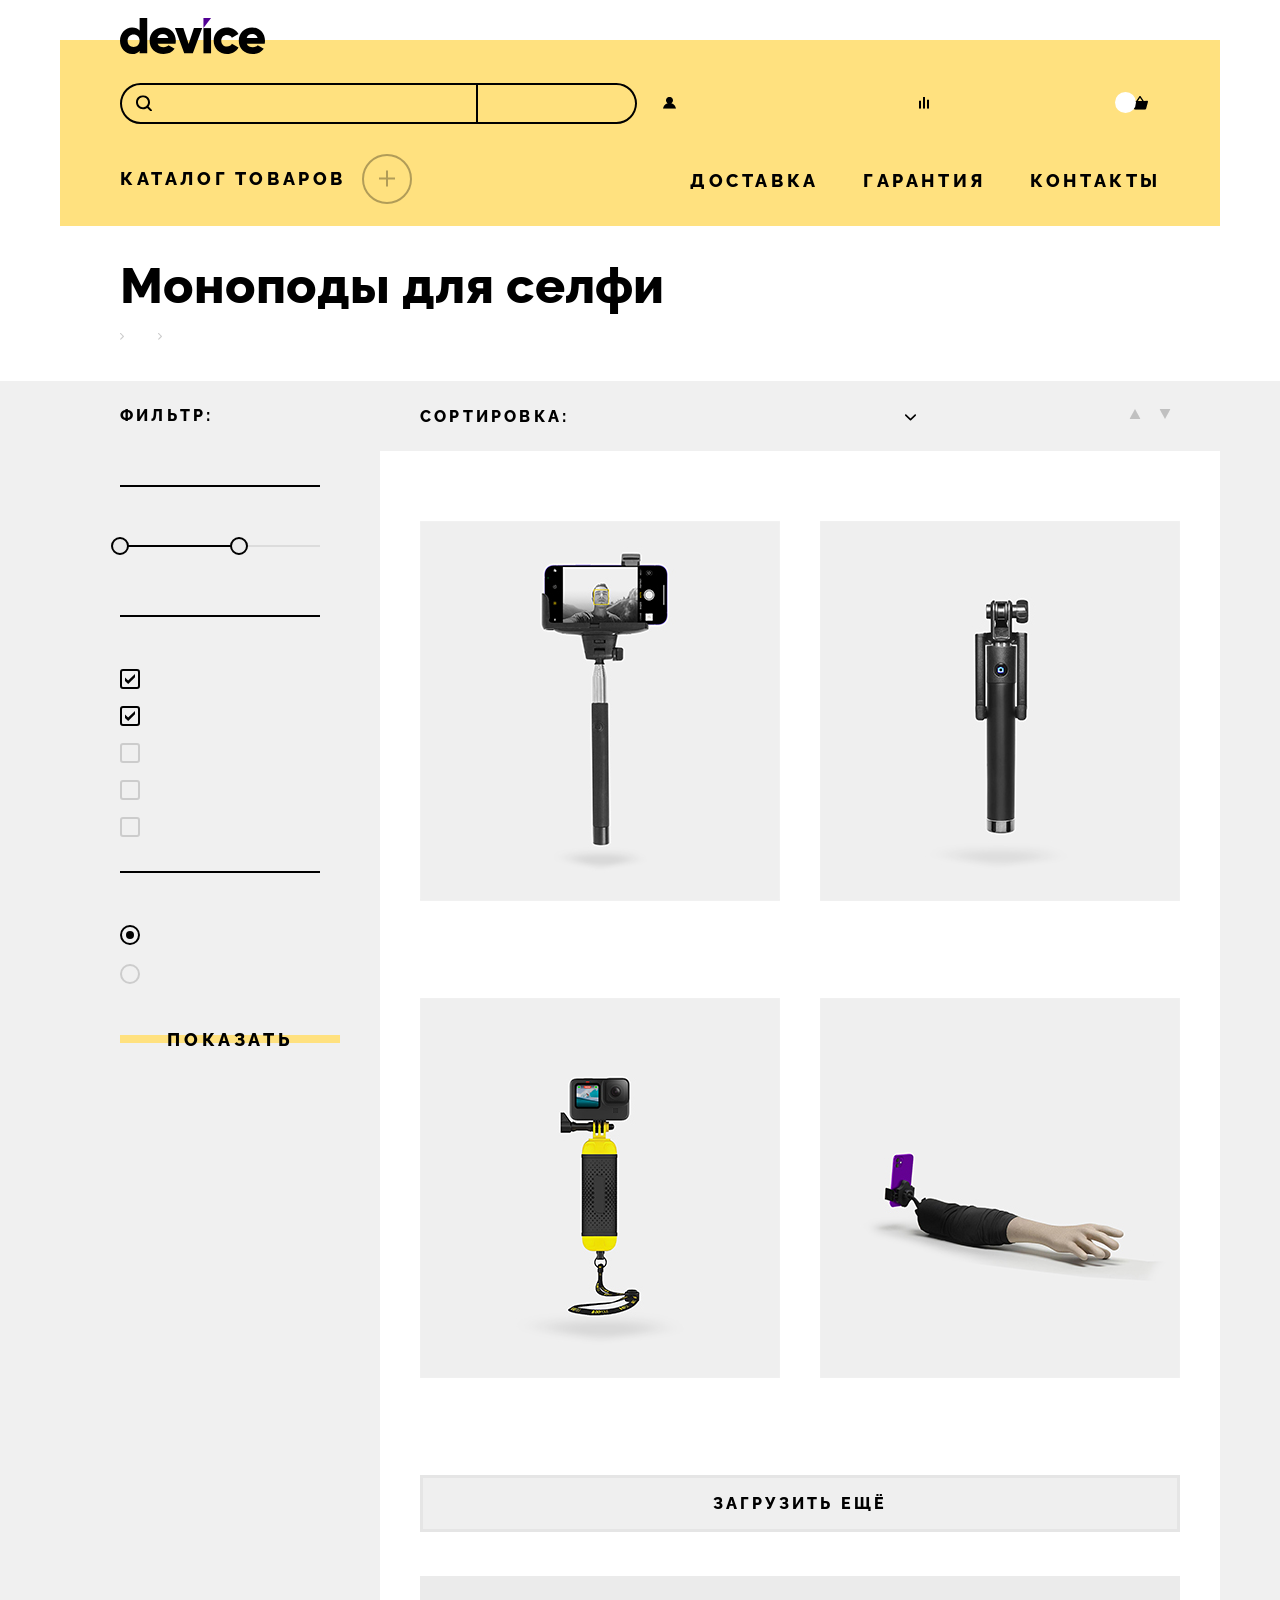
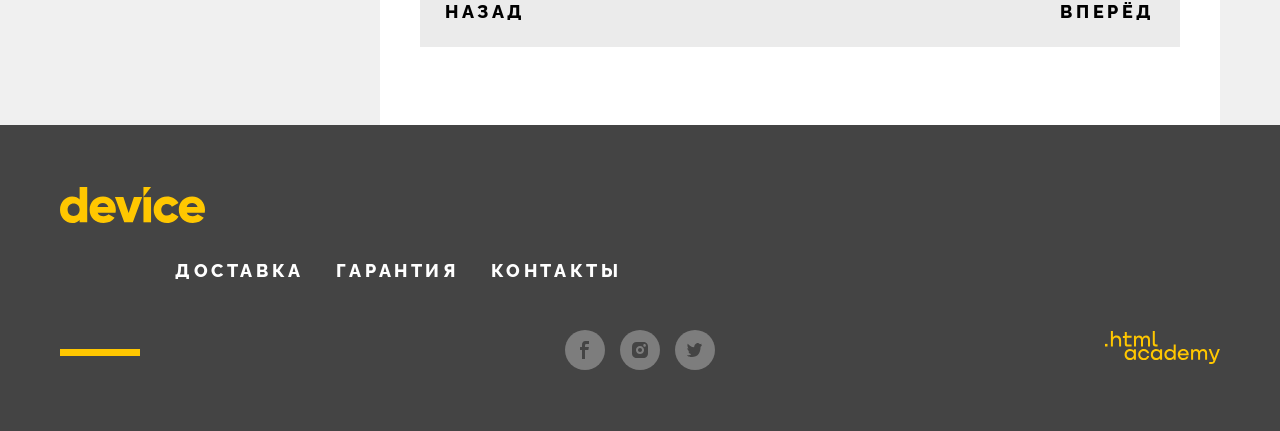
==== commit ebb70380: "Добавлене Favicon, проверка на валидность, исправление ошибок, pixel perfect" ====
--- a/catalog.html
+++ b/catalog.html
@@ -6,13 +6,31 @@
   <meta name="viewport" content="width=device-width, initial-scale=1.0">
   <link rel="stylesheet" href="css/style.css">
   <title>Catalog-Device</title>
+
+  <link rel="apple-touch-icon" sizes="57x57" href="favicons/apple-icon-57x57.png">
+  <link rel="apple-touch-icon" sizes="60x60" href="favicons/apple-icon-60x60.png">
+  <link rel="apple-touch-icon" sizes="72x72" href="/favicons/apple-icon-72x72.png">
+  <link rel="apple-touch-icon" sizes="76x76" href="favicons/apple-icon-76x76.png">
+  <link rel="apple-touch-icon" sizes="114x114" href="favicons/apple-icon-114x114.png">
+  <link rel="apple-touch-icon" sizes="120x120" href="favicons/apple-icon-120x120.png">
+  <link rel="apple-touch-icon" sizes="144x144" href="favicons/apple-icon-144x144.png">
+  <link rel="apple-touch-icon" sizes="152x152" href="favicons/apple-icon-152x152.png">
+  <link rel="apple-touch-icon" sizes="180x180" href="favicons/apple-icon-180x180.png">
+  <link rel="icon" type="image/png" sizes="192x192"  href="favicons/apple-icon-192x192.png">
+  <link rel="icon" type="image/png" sizes="32x32" href="favicons/favicon-32x32.png">
+  <link rel="icon" type="image/png" sizes="96x96" href="favicons/favicon-96x96.png">
+  <link rel="icon" type="image/png" sizes="16x16" href="favicons/favicon-16x16.png">
+  <link rel="manifest" href="favicons/manifest.json">
+  <meta name="msapplication-TileColor" content="#ffffff">
+  <meta name="msapplication-TileImage" content="favicons/ms-icon-144x144.png">
+  <meta name="theme-color" content="#ffffff">
 </head>
 <body>
   <div class="container">
     <header class="page-header">
       <nav class="header-nav">
-        <a href="index.html" class="header-nav__logo">
-          <svg width="145" height="36" viewBox="0 0 145 36" fill="none" xmlns="http://www.w3.org/2000/svg">
+        <a class="header-nav__logo" href="index.html">
+          <svg width="145" height="36" viewBox="0 0 145 36" fill="none" xmlns="http://www.w3.org/2000/svg" role="img" aria-label="Логотип сайта.">
             <path d="M27.2188 0V35.3H19.6135V32.9C17.9124 34.8 15.5107 36 12.1084 36C5.5038 36 0 30.2 0 22.7C0 15.2 5.5038 9.4 12.1084 9.4C15.5107 9.4 18.0124 10.6 19.6135 12.5V0H27.2188ZM19.6135 22.7C19.6135 18.9 17.1118 16.5 13.6094 16.5C10.107 16.5 7.60524 18.9 7.60524 22.7C7.60524 26.5 10.107 28.9 13.6094 28.9C17.1118 28.8 19.6135 26.5 19.6135 22.7Z" fill="black"/>
             <path d="M43.7298 29.1999C45.8313 29.1999 47.5325 28.3999 48.5332 27.2999L54.6374 30.7999C52.1356 34.1999 48.4331 35.9999 43.6298 35.9999C35.0238 35.9999 29.6201 30.1999 29.6201 22.6999C29.6201 15.1999 35.0238 9.3999 43.0294 9.3999C50.4345 9.3999 55.8382 15.0999 55.8382 22.6999C55.8382 23.7999 55.7381 24.7999 55.538 25.6999H37.6256C38.6263 28.2999 40.9279 29.1999 43.7298 29.1999ZM48.333 20.0999C47.5325 17.1999 45.2309 16.0999 42.9293 16.0999C40.0273 16.0999 38.126 17.4999 37.4255 20.0999H48.333Z" fill="black"/>
             <path d="M82.1563 10.1001L72.8499 35.3001H64.2439L54.9375 10.1001H63.3433L68.647 26.1001L73.9506 10.1001C73.9506 10.1001 82.1563 10.1001 82.1563 10.1001Z" fill="black"/>
@@ -27,14 +45,14 @@
           <div class="nav-bar__form-wrapper">
             <form action="https://echo.htmlacademy.ru/" method="post" class="nav-bar__form">
               <div class="nav-bar__form-wrapper">
-                <label tabindex="0" class="nav-bar__field">
-                  <span class="visually-hidden">Текст поиска</span>
+                <label class="nav-bar__field" tabindex="0">
+                  <span class="visually-hidden">Текст поиска.</span>
                   <input class="nav-bar__field-input" type="text" name="text-of-search" placeholder="Текст поиска" required>
                   <span class="nav-bar__field-icon"></span>
                 </label>
               </div>
-              <div tabindex="0" class="nav-bar__button-wrapper">
-                <button tabindex="-1" class="nav-bar__button" type="submit">Найти</button>
+              <div class="nav-bar__button-wrapper" tabindex="0">
+                <button class="nav-bar__button" type="submit" tabindex="-1">Найти</button>
               </div>
             </form>
           </div>
@@ -47,41 +65,28 @@
 
           <ul class="nav-bar__navigation-menu navigation-menu">
             <li class="navigation-menu__item">
-              <a href="#" class="navigation-menu__link standart-state">Сравнить</a>
+              <a class="navigation-menu__link standart-state" href="#">Сравнить</a>
             </li>
             <li class="navigation-menu__item">
-              <a href="#" class="navigation-menu__link standart-state">
-                <span class="navigation-menu__icon">2</span>
-                  Корзина
-              </a>
-
+              <a class="navigation-menu__link standart-state" href="#">
+                <span class="navigation-menu__icon">2</span>Корзина</a>
               <div class="popover popver-cart">
                 <div class="popover__content">
                   <h2 class="visually-hidden">Корзина</h2>
 
                   <ul class="popover__product-list">
                     <li class="popover__product-item">
-                      <img src="img/Modal window/product-1-small.jpg" alt="" class="popover__product-img">
-                      <p class="popover__product-description popover__text">
-                        Любительская селфи-палка
-                      </p>
-                      <button class="popover__product-delete-button" tabindex="-1">
-                        <span class="popover__product-delete-line"></span>
-                        <span class="popover__product-delete-line"></span>
-                        <span class="popover__product-delete-line-wrapper" tabindex="0"></span>
-                        <span class="visually-hidden">Удалить товар из корзины</span>
+                      <img class="popover__product-img" src="img/Modal-window/product-1-small.jpg" alt="" width="39" height="43">
+                      <p class="popover__product-description popover__text">Любительская селфи-палка</p>
+                      <button class="popover__product-delete-button" type="button">
+                        <span class="visually-hidden">Удалить товар из корзины.</span>
                       </button>
                     </li>
                     <li class="popover__product-item">
-                      <img src="img/Modal window/product-2-small.jpg" alt="" class="popover__product-img">
-                      <p class="popover__product-description popover__text">
-                        Профессиональная селфи-палка
-                      </p>
-                      <button class="popover__product-delete-button" tabindex="-1">
-                        <span class="popover__product-delete-line"></span>
-                        <span class="popover__product-delete-line"></span>
-                        <span class="popover__product-delete-line-wrapper" tabindex="0"></span>
-                        <span class="visually-hidden">Удалить товар из корзины</span>
+                      <img class="popover__product-img" src="img/Modal-window/product-2-small.jpg" alt="" width="39" height="43">
+                      <p class="popover__product-description popover__text">Профессиональная селфи-палка</p>
+                      <button class="popover__product-delete-button" type="button">
+                        <span class="visually-hidden">Удалить товар из корзины.</span>
                       </button>
                     </li>
                   </ul>
@@ -92,10 +97,10 @@
                   </div>
 
                   <div class="popover__button-wrapper">
-                    <a href="#" class="popover__button">открыть корзину</a>
+                    <a class="popover__button" href="#">Открыть корзину.</a>
                   </div>
                 </div>
-            </div>
+              </div>
             </li>
           </ul>
         </div>
@@ -107,26 +112,26 @@
             <div class="dropdown__list-wrapper">
               <ul class="dropdown__list">
                 <li class="dropdown__item">
-                  <a href="#" class="dropdown__link standart-state">Виртуальная реальность</a>
+                  <a class="dropdown__link standart-state" href="#">Виртуальная реальность</a>
                 </li>
                 <li class="dropdown__item">
-                  <a href="catalog.html" class="dropdown__link standart-state">Моноподы для cелфи</a>
+                  <a class="dropdown__link standart-state" href="catalog.html">Моноподы для cелфи</a>
                 </li>
                 <li class="dropdown__item">
-                  <a href="#" class="dropdown__link standart-state">Экшн-камеры</a>
+                  <a class="dropdown__link standart-state" href="#">Экшн-камеры</a>
                 </li>
               </ul>
               <ul class="dropdown__list">
                 <li class="dropdown__item">
-                  <a href="#" class="dropdown__link standart-state">Фитнес-браслеты</a>
+                  <a class="dropdown__link standart-state" href="#">Фитнес-браслеты</a>
                 </li>
                 <li class="dropdown__item">
-                  <a href="#" class="dropdown__link standart-state">Умные часы</a>
+                  <a class="dropdown__link standart-state" href="#">Умные часы</a>
                 </li>
               </ul>
               <ul class="dropdown__list">
                 <li class="dropdown__item">
-                  <a href="#" class="dropdown__link standart-state">Квадрокоптеры</a>
+                  <a class="dropdown__link standart-state" href="#">Квадрокоптеры</a>
                 </li>
               </ul>
             </div>
@@ -135,13 +140,13 @@
 
           <ul class="header-nav__information-menu information-menu">
             <li class="information-menu__item">
-              <a href="#" class="information-menu__link standart-state">Доставка</a>
+              <a class="information-menu__link standart-state" href="#">Доставка</a>
             </li>
             <li class="information-menu__item">
-              <a href="#" class="information-menu__link standart-state">Гарантия</a>
+              <a class="information-menu__link standart-state" href="#">Гарантия</a>
             </li>
             <li class="information-menu__item">
-              <a href="#" class="information-menu__link standart-state">Контакты</a>
+              <a class="information-menu__link standart-state" href="#">Контакты</a>
             </li>
           </ul>
         </div>
@@ -152,20 +157,22 @@
   <main class="catalog-main">
 
     <div class="container">
-      <h1 class="section-title">Моноподы для селфи</h1>
-      <ul class="breadcrumbs">
-        <li class="breadcrumbs__item">
-          <a href="index.html" class="breadcrumbs__link">Главная</a>
-          <span class="breadcrumbs__arrow"></span>
-        </li>
-        <li class="breadcrumbs__item">
-          <a href="#" class="breadcrumbs__link">Каталог товаров</a>
-          <span class="breadcrumbs__arrow"></span>
-        </li>
-        <li class="breadcrumbs__item">
-          <a href="catalog.html" class="breadcrumbs__link">Моноподы для селфи</a>
-        </li>
-      </ul>
+      <div class="breadcrumbs__wrapper">
+        <h1 class="section-title">Моноподы для селфи</h1>
+        <ul class="breadcrumbs">
+          <li class="breadcrumbs__item">
+            <a class="breadcrumbs__link" href="index.html">Главная</a>
+            <span class="breadcrumbs__arrow"></span>
+          </li>
+          <li class="breadcrumbs__item">
+            <a class="breadcrumbs__link" href="#">Каталог товаров</a>
+            <span class="breadcrumbs__arrow"></span>
+          </li>
+          <li class="breadcrumbs__item">
+            <a class="breadcrumbs__link" href="catalog.html">Моноподы для селфи</a>
+          </li>
+        </ul>
+      </div>
     </div>
 
     <div class="background-container">
@@ -179,17 +186,17 @@
 
                 <fieldset class="filter__fieldset">
                   <div class="filter__legend-wrapper">
-                    <legend class="filter__title">Стоимость</legend>
+                    <h3 class="filter__title">Стоимость</h3>
 
                     <div class="filter__range range">
                       <div class="range__scale">
                         <div class="range__bar">
                           <button class="range__toogle range__toogle-min" type="button" tabindex="0">
-                            <span class="visually-hidden">Ручка минимальной цены</span>
+                            <span class="visually-hidden">Ручка минимальной цены.</span>
                           </button>
 
                           <button class="range__toogle range__toogle-max" type="button" tabindex="0">
-                            <span class="visually-hidden">Ручка максимальной цены</span>
+                            <span class="visually-hidden">Ручка максимальной цены.</span>
                           </button>
                         </div>
                       </div>
@@ -197,12 +204,12 @@
                       <div class="range__wrapper-inputs">
                         <label class="range__label">
                           от
-                          <input type="number" class="range__input" value="0" name="price-from" min="0" max="10000" step="100">
+                          <input class="range__input" type="number" value="0" name="price-from" min="0" max="10000" step="100">
                         </label>
 
                         <label class="range__label">
                           до
-                          <input type="number" class="range__input" value="5000" name="price-to" min="0" max="10000" step="100">
+                          <input class="range__input" type="number" value="5000" name="price-to" min="0" max="10000" step="100">
                         </label>
                       </div>
                     </div>
@@ -211,7 +218,7 @@
 
                 <fieldset class="filter__fieldset">
                   <div class="filter__legend-wrapper">
-                    <legend class="filter__title">Цвет</legend>
+                    <h3 class="filter__title">Цвет</h3>
 
                     <ul class="filter__list color-list">
                       <li class="filter__item filter__item-active">
@@ -255,7 +262,7 @@
 
                 <fieldset class="filter__fieldset">
                   <div class="filter__legend-wrapper">
-                    <legend class="filter__title">Bluetooth</legend>
+                    <h3 class="filter__title">Bluetooth</h3>
 
                     <ul class="filter__list options-list">
                       <li class="filter__item">
@@ -277,14 +284,12 @@
                 </fieldset>
               </form>
 
-              <a href="#" class="filter__button button button-yellow">
-                Показать
-              </a>
+              <a class="filter__button button button-yellow" href="#">Показать</a>
             </div>
           </section>
 
           <section class="catalog">
-            <h2 class="visually-hidden">Результаты поисков</h2>
+            <h2 class="visually-hidden">Результаты поисков.</h2>
 
             <div class="catalog__sorting">
               <h3 class="catalog__title">Сортировка:</h3>
@@ -312,23 +317,35 @@
 
               <div class="catalog__sorting-buttons">
                 <button class="catalog__sorting-button catalog__sorting-button-up" type="button">
-                  <span class="visually-hidden">По возрастанию</span>
+                  <span class="visually-hidden">По возрастанию.</span>
                 </button>
                 <button class="catalog__sorting-button catalog__sorting-button-down" type="button">
-                  <span class="visually-hidden">По убыванию</span>
+                  <span class="visually-hidden">По убыванию.</span>
                 </button>
               </div>
             </div>
 
             <div class="catalog__card-list">
-              <h3 class="visually-hidden">Карточки товаров</h3>
+              <h3 class="visually-hidden">Карточки товаров.</h3>
 
               <article class="card" tabindex="0">
                 <a class="card__link" href="#" tabindex="-1">
-                  <img src="/img/Catalog/product-2.png" alt="" class="card__img">
+                  <img src="img/Catalog/product-2.png" alt="" class="card__img" width="360" height="380">
                   <div class="card__wrapper">
                     <h4 class="card__title">Любительская селфи-палка</h4>
                     <p class="card__text">500 ₽</p>
+                  </div>
+                  <p class="card__button button"><span class="button-yellow-line"></span>Подробнее</p>
+                  <span class="card__new">NEW</span>
+                </a>
+              </article>
+
+              <article class="card" tabindex="0">
+                <a class="card__link" href="#" tabindex="-1">
+                  <img src="img/Catalog/product-2-1.png" alt="" class="card__img"  width="360" height="380">
+                  <div class="card__wrapper">
+                    <h4 class="card__title">Профессиональная селфи-палка</h4>
+                    <p class="card__text">1 500 ₽</p>
                   </div>
                   <p class="card__button button">
                     <span class="button-yellow-line"></span>
@@ -340,46 +357,24 @@
 
               <article class="card" tabindex="0">
                 <a class="card__link" href="#" tabindex="-1">
-                  <img src="/img/Catalog/product-2-1.png" alt="" class="card__img">
+                  <img class="card__img" src="img/Catalog/product-2-2.png" alt="" width="360" height="380">
                   <div class="card__wrapper">
-                    <h4 class="card__title">Профессиональная селфи-палка</h4>
-                    <p class="card__text">1 500 ₽</p>
-                  </div>
-                  <p class="card__button button">
-                    <span class="button-yellow-line"></span>
-                    Подробнее
-                  </p>
+                    <h4 class="card__title">Непотопляемая селфи-палка</h4>
+                    <p class="card__text">2 500 ₽</p>
+                  </div>
+                  <p class="card__button button"><span class="button-yellow-line"></span>Подробнее</p>
                   <span class="card__new">NEW</span>
                 </a>
               </article>
 
               <article class="card" tabindex="0">
                 <a class="card__link" href="#" tabindex="-1">
-                  <img src="/img/Catalog/product-2-2.png" alt="" class="card__img">
-                  <div class="card__wrapper">
-                    <h4 class="card__title">Непотопляемая
-                      селфи-палка</h4>
-                    <p class="card__text">2 500 ₽</p>
-                  </div>
-                  <p class="card__button button">
-                    <span class="button-yellow-line"></span>
-                    Подробнее
-                  </p>
-                  <span class="card__new">NEW</span>
-                </a>
-              </article>
-
-              <article class="card" tabindex="0">
-                <a class="card__link" href="#" tabindex="-1">
-                  <img src="/img/Catalog/product-2-3.png" alt="" class="card__img">
+                  <img class="card__img" src="img/Catalog/product-2-3.png" alt="" width="360" height="380">
                   <div class="card__wrapper">
                     <h4 class="card__title">Селфи-палка «Следуй за мной»</h4>
                     <p class="card__text">1 500 ₽</p>
                   </div>
-                  <p class="card__button button">
-                    <span class="button-yellow-line"></span>
-                    Подробнее
-                  </p>
+                  <p class="card__button button"><span class="button-yellow-line"></span>Подробнее</p>
                   <span class="card__new">NEW</span>
                 </a>
               </article>
@@ -391,11 +386,11 @@
               <div class="pagination__list-wrapper">
                 <h3 class="visually-hidden">Список страниц</h3>
 
-                <a href="#" class="pagination__button pagination__button-back ">Назад</a>
+                <a class="pagination__button pagination__button-back" href="#">Назад</a>
 
                 <ul class="pagination__list">
                   <li class="pagination__item pagination__item-active">
-                    <a href="#" class="pagination__link">1</a>
+                    <a class="pagination__link" href="#">1</a>
                   </li>
                   <li class="pagination__item">
                     <a class="pagination__link" href="#">2</a>
@@ -411,7 +406,7 @@
                   </li>
                 </ul>
 
-                <a href="#" class="pagination__button pagination__button-forward">Вперёд</a>
+                <a class="pagination__button pagination__button-forward" href="#">Вперёд</a>
               </div>
             </div>
 
@@ -424,8 +419,8 @@
   <footer class="page-footer">
     <div class="container">
       <div class="page-footer__body">
-        <a href="index.html" class="page-footer__logo">
-          <svg width="145" height="36" viewBox="0 0 145 36" fill="none" xmlns="http://www.w3.org/2000/svg">
+        <a class="page-footer__logo" href="index.html">
+          <svg width="145" height="36" viewBox="0 0 145 36" fill="none" xmlns="http://www.w3.org/2000/svg" role="img" aria-label="Логотип сайта.">
             <path d="M27.2188 0V35.3H19.6135V32.9C17.9124 34.8 15.5107 36 12.1084 36C5.5038 36 0 30.2 0 22.7C0 15.2 5.5038 9.4 12.1084 9.4C15.5107 9.4 18.0124 10.6 19.6135 12.5V0H27.2188ZM19.6135 22.7C19.6135 18.9 17.1118 16.5 13.6094 16.5C10.107 16.5 7.60524 18.9 7.60524 22.7C7.60524 26.5 10.107 28.9 13.6094 28.9C17.1118 28.8 19.6135 26.5 19.6135 22.7Z" fill="#FFC700"/>
             <path d="M43.7298 29.1999C45.8313 29.1999 47.5325 28.3999 48.5332 27.2999L54.6374 30.7999C52.1356 34.1999 48.4331 35.9999 43.6298 35.9999C35.0238 35.9999 29.6201 30.1999 29.6201 22.6999C29.6201 15.1999 35.0238 9.3999 43.0294 9.3999C50.4345 9.3999 55.8382 15.0999 55.8382 22.6999C55.8382 23.7999 55.7381 24.7999 55.538 25.6999H37.6256C38.6263 28.2999 40.9279 29.1999 43.7298 29.1999ZM48.333 20.0999C47.5325 17.1999 45.2309 16.0999 42.9293 16.0999C40.0273 16.0999 38.126 17.4999 37.4255 20.0999H48.333Z" fill="#FFC700"/>
             <path d="M82.1563 10.1001L72.8499 35.3001H64.2439L54.9375 10.1001H63.3433L68.647 26.1001L73.9506 10.1001C73.9506 10.1001 82.1563 10.1001 82.1563 10.1001Z" fill="#FFC700"/>
@@ -441,17 +436,17 @@
 
           <ul class="page-footer__information-menu">
             <li class="page-footer__information-menu-item">
-              <a href="#" class="page-footer__information-menu-link">Доставка</a>
+              <a class="page-footer__information-menu-link" href="#">Доставка</a>
             </li>
             <li class="page-footer__information-menu-item">
-              <a href="#" class="page-footer__information-menu-link">Гарантия</a>
+              <a class="page-footer__information-menu-link" href="#">Гарантия</a>
             </li>
             <li class="page-footer__information-menu-item">
-              <a href="#" class="page-footer__information-menu-link">Контакты</a>
+              <a class="page-footer__information-menu-link" href="#">Контакты</a>
             </li>
           </ul>
 
-          <a href="tel:+78128121212" class="page-footer__number-phone">Тел.: +7 (812) 812-12-12</a>
+          <a class="page-footer__number-phone" href="tel:+78128121212">Тел.: +7 (812) 812-12-12</a>
         </div>
 
         <div class="page-footer__links-list">
@@ -462,40 +457,40 @@
             <ul class="social">
               <li class="social__item">
                 <div class="social__outline-link" tabindex="0">
-                  <a href="https://www.facebook.com/htmlacademy" class="social__link" tabindex="-1">
-                    <svg width="9" height="18" viewBox="0 0 9 18" fill="none" xmlns="http://www.w3.org/2000/svg">
+                  <a class="social__link" href="https://www.facebook.com/htmlacademy" tabindex="-1">
+                    <svg width="9" height="18" viewBox="0 0 9 18" fill="none" xmlns="http://www.w3.org/2000/svg" role="img">
                       <path d="M6.5 3H9V0H5.6C2.8 0 2 1.7 2 4.2V6H0V9H2V18H5V9H8.3L8.9 6H5V4.5C5 3.7 5.3 3 6.5 3Z" fill="#444444"/>
                     </svg>
-                    <span class="visually-hidden">Facebook</span>
+                    <span class="visually-hidden">Facebook.</span>
                   </a>
                 </div>
               </li>
               <li class="social__item">
                 <div class="social__outline-link" tabindex="0">
-                  <a href="https://www.instagram.com/htmlacademy/" class="social__link" tabindex="-1">
-                    <svg width="16" height="16" viewBox="0 0 16 16" fill="none" xmlns="http://www.w3.org/2000/svg">
+                  <a class="social__link" href="https://www.instagram.com/htmlacademy/" tabindex="-1">
+                    <svg width="16" height="16" viewBox="0 0 16 16" fill="none" xmlns="http://www.w3.org/2000/svg" role="img">
                       <path d="M8 10C9.10457 10 10 9.10457 10 8C10 6.89543 9.10457 6 8 6C6.89543 6 6 6.89543 6 8C6 9.10457 6.89543 10 8 10Z" fill="#444444"/>
                       <path d="M14.7 1.3C13.8 0.4 12.7 0 11.3 0H4.7C1.9 0 0 1.9 0 4.7V11.3C0 12.7 0.4 13.9 1.4 14.7C2.3 15.6 3.4 16 4.7 16H11.3C12.7 16 13.9 15.6 14.7 14.7C15.5 13.8 16 12.7 16 11.3V4.7C16 3.3 15.6 2.1 14.7 1.3ZM8 12.1C5.8 12.1 3.9 10.3 3.9 8C3.9 5.7 5.8 3.9 8 3.9C10.2 3.9 12.1 5.7 12.1 8C12.1 10.3 10.2 12.1 8 12.1ZM12.6 4.7C11.9 4.7 11.3 4.2 11.3 3.4C11.3 2.6 11.8 2.1 12.6 2.1C13.3 2.1 13.9 2.7 13.9 3.4C13.9 4.1 13.3 4.7 12.6 4.7Z" fill="#444444"/>
                     </svg>
-                    <span class="visually-hidden">Instagram</span>
+                    <span class="visually-hidden">Instagram.</span>
                   </a>
                 </div>
               </li>
               <li class="social__item">
                 <div class="social__outline-link" tabindex="0">
-                  <a href="https://twitter.com/htmlacademy_ru" class="social__link" tabindex="-1">
-                    <svg width="15" height="15" viewBox="0 0 15 15" fill="none" xmlns="http://www.w3.org/2000/svg">
+                  <a class="social__link" href="https://twitter.com/htmlacademy_ru" tabindex="-1">
+                    <svg width="15" height="15" viewBox="0 0 15 15" fill="none" xmlns="http://www.w3.org/2000/svg" role="img">
                       <path d="M9.7 0.155143C11.2 -0.344857 12.3 0.455143 12.9 1.25514C13.4 1.05514 14 0.855143 14.6 0.655143C14.6 1.45514 14.1 2.05514 13.8 2.25514C14.5 2.45514 15 1.85514 15 1.85514C14.9 2.75514 14.1 3.55514 13.6 3.75514C13.4 10.0551 10.8 14.1551 4.7 14.0551C4.2 14.0551 4.8 14.0551 4.3 14.0551C4 14.0551 0.6 13.6551 0 12.2551C2 12.4551 3.4 11.8551 4.1 11.1551C3.3 10.8551 1.7 10.7551 1.5 8.35514C1.8 8.55514 2 8.65514 2.6 8.55514C1.5 7.75514 0.3 7.05514 0.4 5.05514C0.7 5.35514 1.3 5.55514 1.6 5.45514C1 5.25514 -0.2 2.35514 0.8 0.855143C2.4 2.55514 4.1 4.25514 7.1 4.35514C7.3 2.25514 8.1 0.855143 9.7 0.155143Z" fill="#444444"/>
                     </svg>
-                    <span class="visually-hidden">Twitter</span>
+                    <span class="visually-hidden">Twitter.</span>
                   </a>
                 </div>
               </li>
             </ul>
           </div>
           <div class="page-footer__html-academy-wrapper">
-            <a href="https://htmlacademy.ru/" class="page-footer__links-list-link">
-              <svg width="115" height="33" viewBox="0 0 115 33" fill="none" xmlns="http://www.w3.org/2000/svg">
+            <a class="page-footer__links-list-link" href="https://htmlacademy.ru/">
+              <svg width="115" height="33" viewBox="0 0 115 33" fill="none" xmlns="http://www.w3.org/2000/svg" role="img" aria-label="Логотип html-academy.">
                 <path d="M0 12.9V15.5H2.5V12.9H0Z" fill="#FFC700"/>
                 <path d="M11.6 4.5C10 4.5 8.8 5.2 8 6.2H7.9V0H5.9V15.5H7.9V10.2C7.9 8.1 9.2 6.6 11.2 6.6C13 6.6 14.1 8 14.1 9.8V15.5H16.1V9.4C16.2 6.4 14.3 4.5 11.6 4.5Z" fill="#FFC700"/>
                 <path d="M26.6 4.8H21.8V1.1H19.8V4.9H17.9V6.9H19.8V12.9C19.8 14.6 20.8 15.6 22.5 15.6H26.6V13.6H22.9C22.2 13.6 21.8 13.2 21.8 12.5V6.8H26.6V4.8Z" fill="#FFC700"/>
@@ -515,5 +510,67 @@
       </div>
     </div>
   </footer>
+
+  <div class="modal__container">
+    <div class="modal modal-auth">
+
+      <section class="modal__content">
+        <div class="modal__header-wrapper">
+          <h2 class="modal__main-title section-title">Доставка под заказ</h2>
+
+          <button class="modal__close-button" type="button">
+            <span class="visually-hidden">Закрыть</span>
+          </button>
+        </div>
+
+        <form  class="modal__form" action="https://echo.htmlacademy.ru/" method="post">
+          <label class="modal__form-item">
+            Ваше имя:
+            <input class="modal__input modal__input-name" type="text" placeholder="Введите имя" onfocus="(this.type='date')" name="Name-of-client" required>
+            <span class="modal__input-icon-name"></span>
+            <span class="modal__input-message">Добавьте имя</span>
+          </label>
+
+          <label class="modal__form-item">
+            Ваш e-mail:
+            <input class="modal__input modal__input-email" type="email" placeholder="Введите e-mail" name="E-mail" required>
+            <span class="modal__input-icon-email"></span>
+            <span class="modal__input-message">Забавный у вас адрес</span>
+          </label>
+
+          <label class="modal__form-item">
+            Что нужно привезти:
+            <input class="modal__input" type="text" placeholder="В свободной форме" name="List-of-products">
+          </label>
+
+          <div class="modal__form-item">
+            <label for="Amount-of-products">Количество:</label>
+
+            <span class="modal__form__additional">
+              <span class="modal__form__additional-information">
+                Постараемся найти, сколько нужно. Привезём сколько получится по требованиям к провозу багажа.
+              </span>
+            </span>
+            <div class="modal__form-amount-wrapper">
+              <button type="button" class="modal__form-button modal__form-button-minus">
+                <span class="modal__form-minus"></span>
+                <span class="visually-hidden">Уменьшить количество.</span>
+              </button>
+              <input class="modal__input modal__input-amount" type="number" value="1" step="1" min="1" max="10000" name="Amount-of-products" id="Amount-of-products">
+              <button type="button" class="modal__form-button modal__form-button-plus">
+                <span class="modal__plus"></span>
+                <span class="modal__plus modal__plus-vertical"></span>
+                <span class="visually-hidden">Увеличить количество.</span>
+              </button>
+            </div>
+          </div>
+
+          <button class="modal__submit-button button-yellow button" type="submit">Отправить</button>
+        </form>
+      </section>
+    </div>
+  </div>
+
+  <script src="/js/script.js"></script>
 </body>
 </html>
--- a/css/style.css
+++ b/css/style.css
@@ -217,7 +217,7 @@
 .nav-bar__field-input {
   width: 100%;
   margin: 0;
-  padding: 8.4px 8.4px 8.4px 48px;
+  padding: 8.4px 8.4px 8.4px 44px;
   box-sizing: border-box;
 
   border: 2px solid #000000;
@@ -372,8 +372,8 @@
   align-items: center;
   justify-content: center;
   position: absolute;
-  top: 20%;
-  left: 1%;
+  top: 23%;
+  left: 3%;
 
   font-weight: 400;
   font-size: 14px;
@@ -404,6 +404,10 @@
   margin-bottom: 16px;
 }
 
+.breadcrumbs__wrapper {
+  padding-left: 60px;
+}
+
 .breadcrumbs {
   padding: 0;
   margin: 0 0 35px 0;
@@ -422,8 +426,8 @@
   align-items: center;
 }
 
-.breadcrumbs__link:not(:last-child) {
-  margin-right: 16px;
+.breadcrumbs__item:not(:last-child) {
+  margin-right: 18px;
 }
 
 .breadcrumbs__item {
@@ -487,7 +491,8 @@
   height: 50px;
   border-radius: 50%;
   background: url(../icons/header/plus.svg) no-repeat center center;
-  margin-left: 13px;
+  margin-left: 16px;
+  box-sizing: border-box;
 }
 
 .dropdown__form summary:hover::after,
@@ -549,7 +554,7 @@
   list-style: none;
   min-width: 471px;
   position: absolute;
-  right: 0;
+  right: -1px;
 }
 
 .information-menu__link {
@@ -574,7 +579,7 @@
 }
 
 .main-slaider__list {
-  margin: -22px 0 0 0;
+  margin: -37px 0 0 0;
   padding: 0;
 
   list-style-type: none;
@@ -589,27 +594,28 @@
 }
 
 .main-slaider__upper-background {
+  position: absolute;
+  z-index: -1;
+
+  display: flex;
+  align-items: center;
+  justify-content: flex-end;
+  padding: 16px 0 0 0;
+  height: 135px;
+  width: 100%;
+
+  background:#FFE17F;
+}
+
+.main-slaider__number {
+  position: absolute;
+  top: 83px;
+  right: 49px;
+
   font-weight: 700;
   font-size: 180px;
   line-height: 30px;
   color: #FFFFFF;
-
-  display: flex;
-  align-items: center;
-  justify-content: flex-end;
-
-  position: absolute;
-  z-index: -1;
-  padding: 16px 0 0 0;
-
-  height: 135px;
-  width: 100%;
-
-  background:#FFE17F;
-}
-
-.main-slaider__number {
-  padding: 29px 49px 0 0;
 }
 
 .main-slaider__lower-background {
@@ -620,7 +626,7 @@
 
 .main-slaider__left-part {
   position: relative;
-  margin-right: 40px;
+  margin-right: 41px;
 }
 
 .main-slaider__img {
@@ -655,6 +661,7 @@
 }
 
 .main-slaider__right-part {
+  z-index: 1;
   padding: 123px 0 0 0;
 }
 
@@ -686,6 +693,10 @@
   list-style-type: none;
 
   display: flex;
+}
+
+.content-slaider__navigation-item {
+  position: relative;
 }
 
 .content-slaider__navigation-item:not(:last-child) {
@@ -705,12 +716,11 @@
 }
 
 .content-slaider__navigation-button-ouline {
-  width: 14px;
-  height: 14px;
-  border: 2px solid white;
-  display: flex;
-  align-items: center;
-  justify-content: center;
+  width: 16px;
+  height: 16px;
+  position: absolute;
+  right: -2px;
+  top: -1px;
 }
 
 .content-slaider__navigation-button-ouline:focus {
@@ -844,16 +854,22 @@
 
 .service .container {
   display: grid;
-  grid-template-columns: 319px 1fr;
+  grid-template-columns: 287px 1fr;
 }
 
 .service__container {
   order: 1;
-  padding: 0 28px 0 116px;
+  padding: 0 63px 0 116px;
   min-width: 729px;
-
-  display: flex;
-  align-items: center;
+  box-sizing: border-box;
+
+  display: flex;
+  align-items: center;
+}
+
+.services__item:nth-of-type(2) .service__container,
+.services__item:nth-of-type(3) .service__container {
+  padding-right: 28px;
 }
 
 .service__text-wrapper {
@@ -988,7 +1004,7 @@
   display: flex;
   justify-content: space-between;
 
-  margin-bottom: 70px;
+  margin-bottom: 79px;
 }
 
 .line-title {
@@ -1011,13 +1027,13 @@
 }
 
 .about-us__title {
-  margin-bottom: 48px;
+  margin-bottom: 47px;
 }
 
 .about-us__wrapper {
   display: grid;
   grid-template-rows: repeat(4, auto);
-  gap: 30px 0;
+  gap: 28px 0;
 }
 
 .about-us__text {
@@ -1025,22 +1041,37 @@
 }
 
 .about-us__list {
-  margin: 0;
+  margin: 0px 0px 10px 0;
+  padding: 0;
+  list-style-type: none;
+}
+
+.about-us__item {
+  position: relative;
+
+  display: flex;
+  align-items: center;
   padding: 0 0 0 2px;
+
+  font-weight: 700;
+  letter-spacing: -0.02em;
+}
+
+.about-us__item::before {
+  display: block;
+  content: '';
+  width: 8px;
+  height: 8px;
+  margin: 0 26px 0 0;
+
+  background: #FFC700;
+  border-radius: 50%;
 }
 
 .about-us__item:not(:last-child) {
   margin-bottom: 19px;
 }
 
-.about-us__list li {
-  list-style-position: inside;
-}
-
-.about-us__list li::marker {
-  color:#FFC700;
-}
-
 .about-us__button {
   padding: 9.6px 21.57px;
 }
@@ -1054,7 +1085,7 @@
 }
 
 .contacts__main-title {
-  margin-bottom: 48px;
+  margin-bottom: 46px;
 }
 
 .contacts__line-wrapper {
@@ -1074,6 +1105,10 @@
 
 .contacts__text {
   max-width: 509px;
+}
+
+.contacts__line-time-wrapper .contacts__text {
+  margin: 0 0 10px 0;
 }
 
 .contacts__line__adress  {
@@ -1118,11 +1153,12 @@
 }
 
 .subscribe__title {
+  padding-left: 7px;
   max-width: 348px;
 }
 
 .subscribe__text-main {
-  max-width: 560px;
+  max-width: 554px;
   margin-left: auto;
 }
 
@@ -1149,7 +1185,7 @@
 
 .subscribe__button {
   box-sizing:border-box;
-  padding: 15.6px 39px;
+  padding: 15.6px 35px;
 
   border: 3px solid #CECECE;
 
@@ -1251,7 +1287,7 @@
 
 .page-footer__logo {
   display: inline-block;
-  margin-bottom: 35px;
+  margin-bottom: 30px;
 }
 
 .page-footer__logo:hover {
@@ -1279,20 +1315,19 @@
   color: #FFFFFF;
 
   max-width: 236px;
-  margin-right: 117px;
+  margin-right: 115px;
 }
 
 .page-footer__information-menu {
   display: flex;
-  align-items: center;
   list-style-type: none;
 
   margin: 0;
-  padding: 0;
+  padding: 2px 0 0 0;
 }
 
 .page-footer__information-menu-item:not(:last-child) {
-  margin-right: 35px;
+  margin-right: 32px;
 }
 
 .page-footer__information-menu-link {
@@ -1329,16 +1364,15 @@
 }
 
 .page-footer__number-phone {
+  position: relative;
+
+  display: flex;
+  margin: 5px 5px 0 auto;
+
   font-size: 16px;
   line-height: 20px;
   text-decoration-line: none;
   color: #FFFFFF;
-
-  display: flex;
-  align-items: center;
-
-  position: relative;
-  margin-left: auto;
 }
 
 .page-footer__number-phone::before {
@@ -1348,7 +1382,7 @@
   background: #FFFFFF;
 
   position: absolute;
-  top: 26px;
+  top: 18px;
 }
 
 .page-footer__number-phone:hover {
@@ -1465,6 +1499,14 @@
   border-top: 2px solid #000000;
 
   box-sizing: border-box;
+}
+
+.filter__fieldset:first-child {
+  margin: 0 0 33.5px 0;
+}
+
+.filter__fieldset:last-child {
+  margin: 0 0 45.5px 0;
 }
 
 .filter__wrapper {
@@ -1485,13 +1527,20 @@
 
 .filter__title {
   padding: 0;
-  margin: 0 0 20px 0;
-
+  margin: 0 0 26px 0;
+
+  font-size: 18px;
   font-weight: 700;
   line-height: 20px;
   letter-spacing: -0.02em;
 }
 
+.filter__fieldset:nth-child(2) .filter__title,
+.filter__fieldset:nth-child(3) .filter__title {
+  margin: 0 0 20px 0;
+}
+
+
 .filter__list {
   list-style-type: none;
   margin: 0;
@@ -1510,7 +1559,7 @@
   height: 2px;
 
   position: relative;
-  margin-bottom: 15px;
+  margin-bottom: 16px;
 }
 
 .range__bar {
@@ -1672,7 +1721,7 @@
 }
 
 .color-list .filter__item:not(:last-child) {
-  margin-bottom: 17px;
+  margin-bottom: 18px;
 }
 
 /* options-list */
@@ -1731,12 +1780,12 @@
 
 .catalog__sorting-button {
   background: url("data:image/svg+xml;charset=UTF-8,%3csvg width='12' height='10' viewBox='0 0 12 10' fill='none' xmlns='http://www.w3.org/2000/svg'%3e%3cg opacity='0.2' clip-path='url(%23clip0_11478_2970)'%3e%3cpath d='M6 0L11.5 10H0.5' fill='black'/%3e%3c/g%3e%3cdefs%3e%3cclipPath id='clip0_11478_2970'%3e%3crect width='11' height='10' fill='white' transform='translate(0.5)'/%3e%3c/clipPath%3e%3c/defs%3e%3c/svg%3e ") no-repeat center;
-  width: 11px;
-  height: 10px;
+  width: 30px;
+  height: 30px;
 
   border:none;
-  margin: 0;
-  padding: 10px 9.5px;
+  padding: 0;
+  margin: 0;
   cursor: pointer;
 }
 
@@ -1891,7 +1940,7 @@
 
   width: 100%;
   margin: 0 0 44px 0;
-  padding: 18px 0;
+  padding: 16px 0;
   box-sizing: border-box;
   border: 3px solid #E5E5E5;
 }
@@ -2002,7 +2051,7 @@
 /* select */
 
 .catalog__select-wrapper {
-  min-width: 160px;
+  min-width: 187px;
 }
 
 .select {
@@ -2019,6 +2068,7 @@
 .select__title {
   display: flex;
   flex-wrap: wrap;
+  box-sizing: border-box;
 
   padding: 0 0 0 15px;
   margin: 0;
@@ -2038,8 +2088,13 @@
   height: 6px;
   padding: 12px 10.5px;
   margin-left: auto;
+  margin-right: 13px;
 
   background: url(../icons/catalog/Property\ 1=arrow-down\,\ state=Default.svg) no-repeat 50% 55%;
+}
+
+.select__form[open] .select__menu {
+  background-color: #FFFFFF;
 }
 
 .select__form[open] .select__title::after {
@@ -2078,7 +2133,9 @@
 
   box-sizing: border-box;
   box-shadow: 0 2px 4px rgba(0, 0, 0, 0.2);
+  z-index: 1;
   list-style-type: none;
+  background-color: #FFFFFF;
 
   margin: 0;
   padding: 5px 0;
@@ -2225,61 +2282,38 @@
   height: 43px;
 }
 
-.popover__product-description {
-  margin-right: 30px;
-}
-
-.popover__product-delete-line-wrapper {
-
-  width: 12px;
-  height: 12px;
-
-  position: absolute;
-  top: -0.5px;
-  left: -9px;
-}
-
-.popover__product-delete-line-wrapper:focus-visible {
-  outline: 2px solid #AF4FFF;
-}
-
 .popover__product-delete-button {
   margin: 0;
-  padding: 0;
+  padding: 20px;
   border: none;
-  width: 0;
-  height: 0;
   position: relative;
+  left: 20px;
+  top: -20px;
   align-self: flex-start;
   display: grid;
   background-color: transparent;
   cursor: pointer;
 }
 
+.popover__product-delete-button::after {
+  content: '';
+  background: url(../icons/Popover/cross.svg) no-repeat center;
+  display: block;
+  width: 10px;
+  height: 10px;
+}
+
 .popover__product-delete-button:hover {
   opacity: 0.6;
 }
 
+.popover__product-delete-button:focus-visible {
+  outline: 2px solid #AF4FFF;
+  outline-offset: -18px;
+}
+
 .popover__product-delete-button:active {
   opacity: 0.3;
-}
-
-.popover__product-delete-line {
-  position: absolute;
-  top: 4px;
-  left: -8px;
-  display: inline-block;
-  background: #FFFFFF;
-  height: 2px;
-  width: 10px;
-}
-
-.popover__product-delete-line:nth-child(1) {
-  transform: rotate(-45deg);
-}
-
-.popover__product-delete-line:nth-child(2) {
-  transform: rotate(45deg);
 }
 
 /* modal*/
@@ -2292,6 +2326,7 @@
   display: flex;
   top: 0;
   right: 0;
+  z-index: 5;
 
   display: none;
 }
@@ -2426,7 +2461,7 @@
   box-shadow: inset 0 0 0 2px #FF3D3D;
 }
 
-.modal__form-item:not(:last-of-type) .modal__input {
+.modal__input:not(.modal__input-amount) {
   padding: 20px 0 20px 20px;
 }
 
@@ -2447,6 +2482,14 @@
   font-weight: 400;
   font-size: 14px;
   line-height: 20px;
+
+  padding: 0;
+  margin: 0;
+  visibility: hidden;
+}
+
+.modal__input-message-active {
+  visibility: visible;
 }
 
 .modal__input-message-error {
@@ -2499,6 +2542,7 @@
 
 .modal__form__additional-information {
   width: 200px;
+  margin: 0;
   padding: 18px;
   box-sizing: border-box;
   position: absolute;
@@ -2511,6 +2555,7 @@
   font-size: 16px;
   font-weight: 400;
   color:#FFFFFF;
+
 }
 
 .modal__form__additional-information::before {
@@ -2609,7 +2654,7 @@
   height: 2px;
 }
 
-.modal__plus:last-child {
+.modal__plus-vertical {
   transform: rotate(-90deg);
   position: absolute;
 }
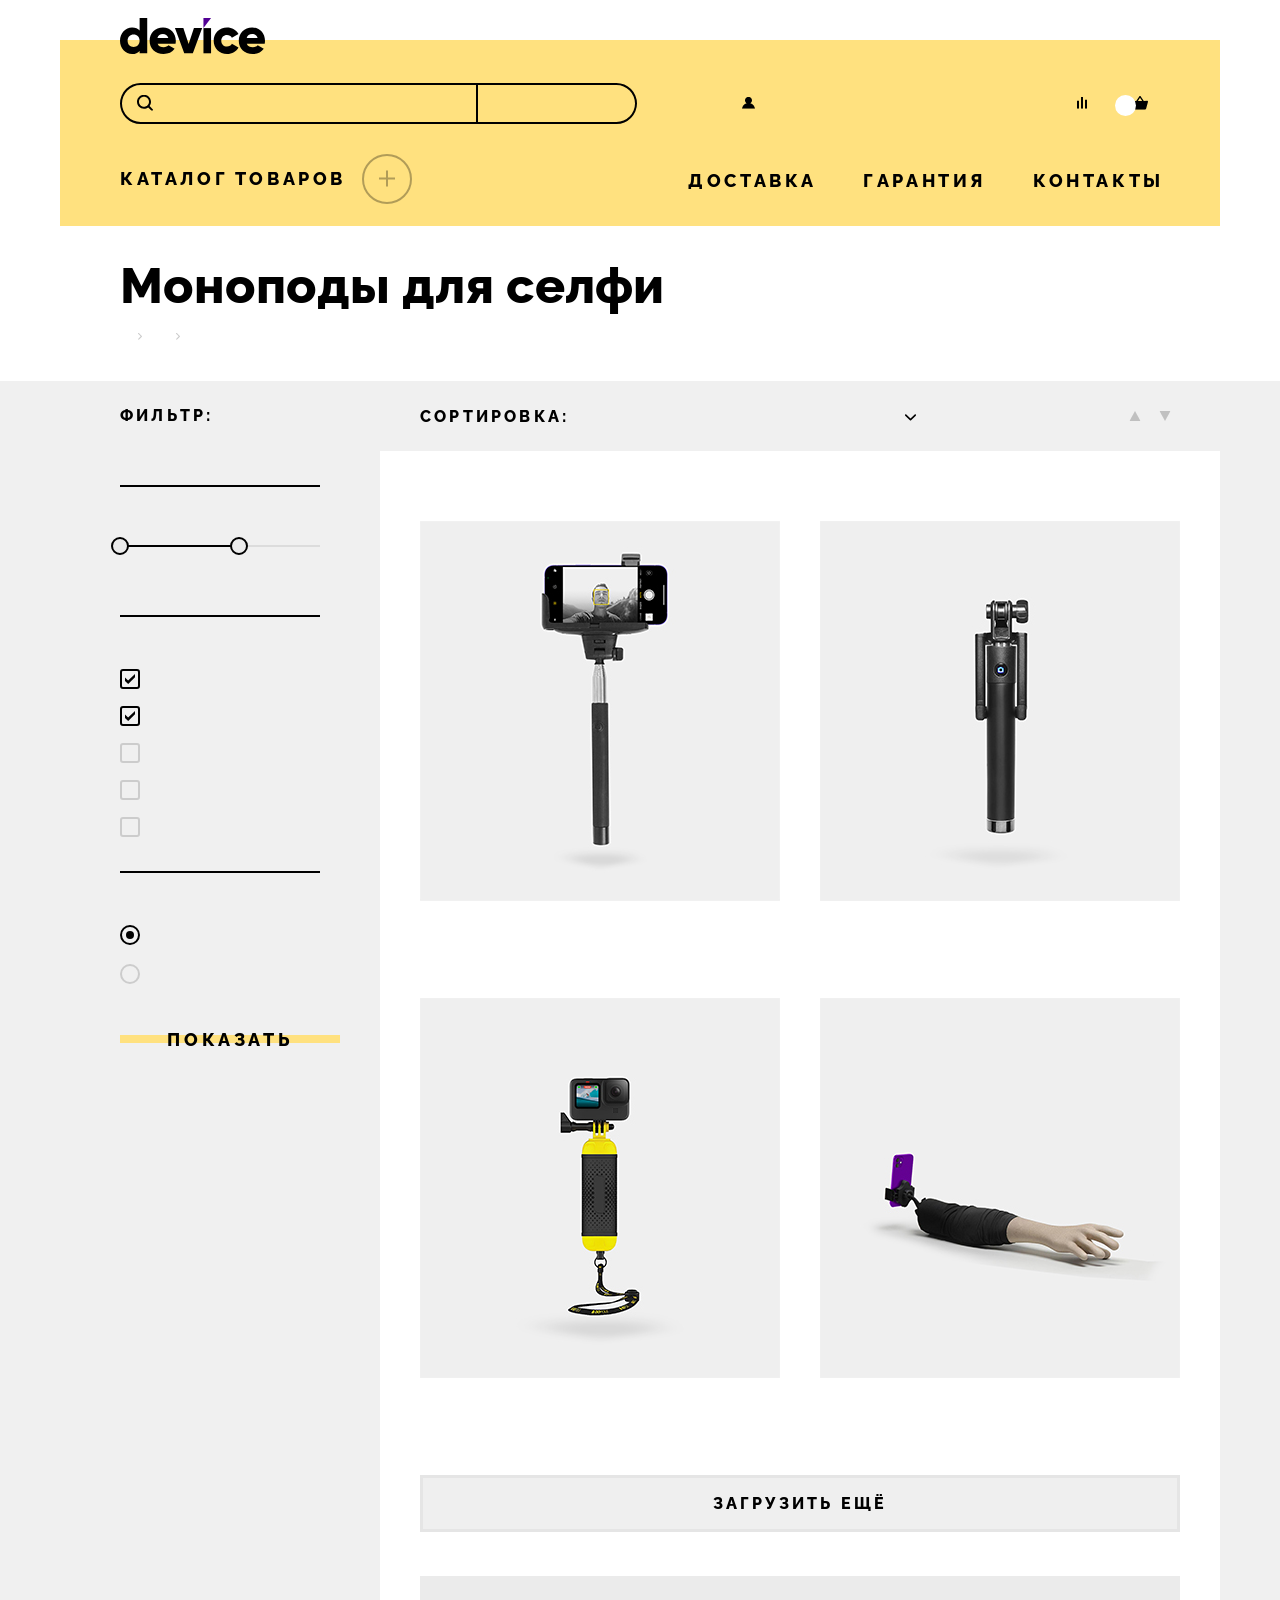
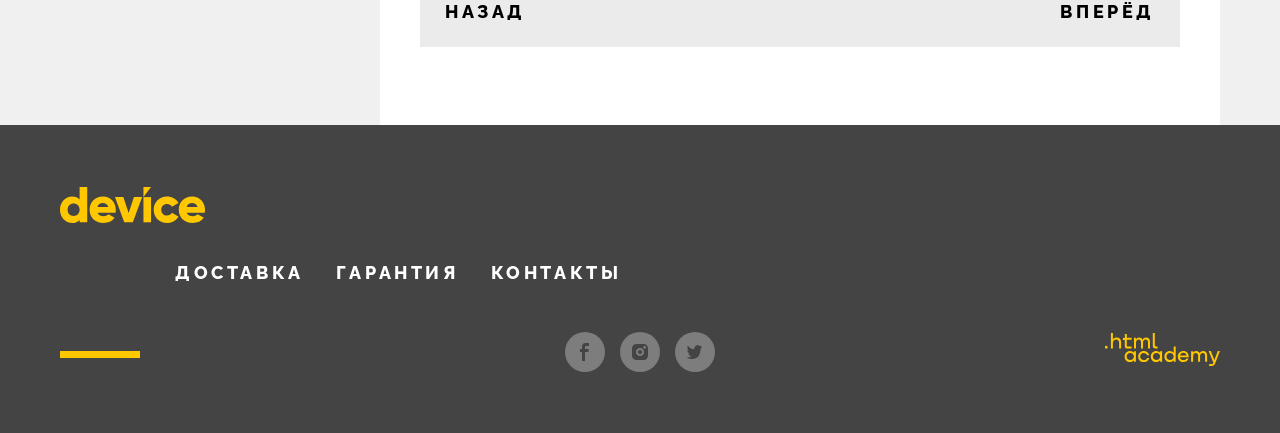
==== commit 712fdf6b: "Pixel Perfect, шлифовка по стандарртам академии, валидатор. Без JS" ====
--- a/catalog.html
+++ b/catalog.html
@@ -60,7 +60,7 @@
           <div class="nav-bar__sign-wrapper">
             <a class="nav-bar__sign-in-icon standart-state" href="#">Коля Петухов</a>
 
-            <a class="nav-bar__log-out-icon standart-state" href="#">Выйти</a>
+            <a class="nav-bar__log-out-icon nav-bar__log-out-icon-active standart-state" href="#">Выйти</a>
           </div>
 
           <ul class="nav-bar__navigation-menu navigation-menu">
@@ -70,36 +70,40 @@
             <li class="navigation-menu__item">
               <a class="navigation-menu__link standart-state" href="#">
                 <span class="navigation-menu__icon">2</span>Корзина</a>
-              <div class="popover popver-cart">
-                <div class="popover__content">
-                  <h2 class="visually-hidden">Корзина</h2>
-
-                  <ul class="popover__product-list">
-                    <li class="popover__product-item">
-                      <img class="popover__product-img" src="img/Modal-window/product-1-small.jpg" alt="" width="39" height="43">
-                      <p class="popover__product-description popover__text">Любительская селфи-палка</p>
-                      <button class="popover__product-delete-button" type="button">
-                        <span class="visually-hidden">Удалить товар из корзины.</span>
-                      </button>
-                    </li>
-                    <li class="popover__product-item">
-                      <img class="popover__product-img" src="img/Modal-window/product-2-small.jpg" alt="" width="39" height="43">
-                      <p class="popover__product-description popover__text">Профессиональная селфи-палка</p>
-                      <button class="popover__product-delete-button" type="button">
-                        <span class="visually-hidden">Удалить товар из корзины.</span>
-                      </button>
-                    </li>
-                  </ul>
-
-                  <div class="popover__summary">
-                    <p class="popover__text">Товаров: 2</p>
-                    <p class="popover__text">Сумма: 2000 ₽</p>
-                  </div>
-
-                  <div class="popover__button-wrapper">
-                    <a class="popover__button" href="#">Открыть корзину.</a>
-                  </div>
-                </div>
+                <div class="popover popver-cart">
+                  <div class="popover__content">
+                    <h2 class="visually-hidden">Корзина.</h2>
+
+                    <ul class="popover__product-list">
+                      <li class="popover__product-item">
+                        <a class="popover__state-wrapper" href="#">
+                          <img class="popover__product-img" src="img/Modal-window/product-1-small.jpg" alt="" width="39" height="43">
+                          <p class="popover__product-description popover__text">Любительская селфи-палка</p>
+                        </a>
+                        <button class="popover__product-delete-button" type="button">
+                          <span class="visually-hidden">Удалить товар из корзины.</span>
+                        </button>
+                      </li>
+                      <li class="popover__product-item">
+                        <a class="popover__state-wrapper" href="#">
+                          <img class="popover__product-img" src="img/Modal-window/product-2-small.jpg" alt=""  width="39" height="43">
+                          <p class="popover__product-description popover__text">Профессиональная селфи-палка</p>
+                        </a>
+                        <button class="popover__product-delete-button" type="button">
+                          <span class="visually-hidden">Удалить товар из корзины.</span>
+                        </button>
+                      </li>
+                    </ul>
+
+                    <div class="popover__summary">
+                      <p class="popover__text">Товаров: 2</p>
+                      <p class="popover__text">Сумма: 2000 ₽</p>
+                    </div>
+
+                    <div class="popover__button-wrapper">
+                      <a class="popover__button" href="#">Открыть корзину</a>
+                    </div>
+                  </div>
               </div>
             </li>
           </ul>
@@ -182,7 +186,7 @@
             <div class="filter__wrapper">
               <h2 class="filter__main-title">Фильтр:</h2>
 
-              <form class="filter__form" action="https://echo.htmlacademy.ru/" method="get">
+              <form class="filter__form" action="https://echo.htmlacademy.ru/" method="post">
 
                 <fieldset class="filter__fieldset">
                   <div class="filter__legend-wrapper">
@@ -282,9 +286,9 @@
                     </ul>
                   </div>
                 </fieldset>
+
+                <button class="filter__button button button-yellow" type="submit">Показать</button>
               </form>
-
-              <a class="filter__button button button-yellow" href="#">Показать</a>
             </div>
           </section>
 
@@ -432,7 +436,9 @@
         </a>
 
         <div class="page-footer__contacts-list">
-          <address class="page-footer__adress">Санкт-Петербург, набережная реки Карповки, 5, литера П.</address>
+          <div class="page-footer__adress-wrapper">
+            <address class="page-footer__adress">Санкт-Петербург, набережная реки Карповки, 5, литера П.</address>
+          </div>
 
           <ul class="page-footer__information-menu">
             <li class="page-footer__information-menu-item">
@@ -446,7 +452,7 @@
             </li>
           </ul>
 
-          <a class="page-footer__number-phone" href="tel:+78128121212">Тел.: +7 (812) 812-12-12</a>
+          <div class="page-footer__phone-wrapper"><a class="page-footer__phone" href="tel:+78128121212">Тел.: +7 (812) 812-12-12</a></div>
         </div>
 
         <div class="page-footer__links-list">
@@ -526,7 +532,7 @@
         <form  class="modal__form" action="https://echo.htmlacademy.ru/" method="post">
           <label class="modal__form-item">
             Ваше имя:
-            <input class="modal__input modal__input-name" type="text" placeholder="Введите имя" onfocus="(this.type='date')" name="Name-of-client" required>
+            <input class="modal__input modal__input-name" type="text" placeholder="Введите имя" name="Name-of-client" required>
             <span class="modal__input-icon-name"></span>
             <span class="modal__input-message">Добавьте имя</span>
           </label>
--- a/css/style.css
+++ b/css/style.css
@@ -1,6 +1,6 @@
 @font-face {
   font-family: "Rubik";
-  src: url(../fonts/rubik/rubik-400.woff2);
+  src: url("../fonts/rubik/rubik-400.woff2");
   font-weight: 400;
   font-style: normal;
   font-display: swap;
@@ -8,7 +8,7 @@
 
 @font-face {
   font-family: "Rubik";
-  src: url(../fonts/rubik/rubik-700.woff2);
+  src: url("../fonts/rubik/rubik-700.woff2");
   font-weight: 700;
   font-style: normal;
   font-display: swap;
@@ -16,7 +16,7 @@
 
 @font-face {
   font-family: "Raleway";
-  src: url(../fonts/raleway/raleway-800.woff2);
+  src: url("../fonts/raleway/raleway-800.woff2");
   font-weight: 800;
   font-style: normal;
   font-display: swap;
@@ -29,14 +29,14 @@
 
   font-family: "Rubik", sans-serif;
   font-size: 18px;
-
   color: #000000;
-  background: #FFFFFF;
+  background: #ffffff;
 }
 
 body {
-  padding: 0;
-  margin: 0
+  min-width: 1240px;
+  padding: 0;
+  margin: 0;
 }
 
 .catalog-main {
@@ -47,29 +47,37 @@
   min-height: 100%;
   max-width: 1160px;
   margin: 0 auto;
+  padding: 0 40px;
 }
 
 .background-container {
-  background: #F0F0F0;
+  background: #f0f0f0;
 }
 
 .visually-hidden {
   position: absolute;
+
   width: 1px;
   height: 1px;
   margin: -1px;
   padding: 0;
+
   border: 0;
   clip: rect(0 0 0 0);
   overflow: hidden;
 }
 
+.disabled {
+  opacity: 0.1;
+  pointer-events: none;
+}
+
 .standart-state:hover {
   opacity: 0.6;
 }
 
 .standart-state:focus-visible {
-  outline: 2px solid #AF4FFF;
+  outline: 2px solid #af4fff;
 }
 
 .standart-state:active {
@@ -77,24 +85,29 @@
 }
 
 .section-title {
-  font-family: 'Raleway';
+  margin: 0;
+  padding: 0;
+
+  font-family: "Raleway", sans-serif;
   font-weight: 800;
   font-size: 50px;
   line-height: 50px;
-  margin: 0;
-  padding: 0;
 }
 
 .section-description {
+  margin: 0;
+  padding: 0;
+
   line-height: 30px;
-  margin: 0;
-  padding: 0;
-
   color: #444444;
 }
 
 .button {
-  font-family: 'Raleway';
+  position: relative;
+
+  padding: 10px 0;
+
+  font-family: "Raleway", sans-serif;
   font-weight: 800;
   color: inherit;
   line-height: 21px;
@@ -102,21 +115,19 @@
   letter-spacing: 0.2em;
   text-transform: uppercase;
   text-decoration: none;
-
-  position: relative;
-  padding: 10px 0;
+  cursor: pointer;
 }
 
 .button-yellow-line {
-  height: 8px;
-  width: 100%;
-
-  background: #FFE17F;
-
   position: absolute;
   top: 40%;
   left: 0;
   z-index: -1;
+
+  height: 8px;
+  width: 100%;
+
+  background: #FFE17F;
 }
 
 .button-yellow:hover {
@@ -131,15 +142,18 @@
   background: #FFCC33;
 }
 
-.button-yellow:disabled, .button-yellow:disabled:hover {
+.button-yellow:disabled,
+.button-yellow:disabled:hover {
   opacity: 0.3;
 }
 
 .service__list .button-active {
+  display: block;
+
+  text-align: start;
+
   background: #000000;
   color: #FFE17F;
-  display: block;
-  text-align: start;
 }
 
 .button-active:hover {
@@ -160,10 +174,12 @@
 /* header */
 
 .header-nav {
+  position: relative;
+
+  margin: 40px 0 0 0;
+  padding: 43px 60px 0 60px;
+
   background-color: #FFE17F;
-  padding: 43px 60px 0 60px;
-  margin: 40px 0 0 0;
-  position: relative;
 }
 
 .header-nav__logo {
@@ -185,11 +201,11 @@
 }
 
 .header-nav__last-wrapper {
+  position: relative;
+
   display: flex;
   justify-content: space-between;
   align-items: flex-start;
-  position: relative;
-
   padding: 0 0 22.6px 0;
 }
 
@@ -199,18 +215,16 @@
   display: flex;
   flex-wrap: wrap;
   justify-content: space-between;
+  align-items: center;
   margin-bottom: 30px;
+}
+
+.nav-bar__form {
+  display: flex;
 }
 
 .nav-bar__form-wrapper {
   max-width: 517px;
-}
-
-.nav-bar__form {
-  display: flex;
-}
-
-.nav-bar__form-wrapper {
   flex: 1 0 auto;
 }
 
@@ -219,22 +233,24 @@
   margin: 0;
   padding: 8.4px 8.4px 8.4px 44px;
   box-sizing: border-box;
-
-  border: 2px solid #000000;
-  border-right: 1px solid #000000;
-  border-radius: 50px 0px 0px 50px;
-  background: #FFE17F;
 
   font-size: 16px;
   line-height: 20px;
   font-family: inherit;
+
+  border: 2px solid #000000;
+  border-right: 1px solid #000000;
+  border-radius: 50px 0 0 50px;
+  background: #FFE17F;
 }
 
 .nav-bar__field-input:focus-visible {
   outline: none;
 }
 
-.nav-bar__field-input:disabled, .nav-bar__field-input:disabled:hover {
+.nav-bar__field-input:disabled,
+.nav-bar__field-input:disabled:hover,
+.nav-bar__field-input:disabled ~ .nav-bar__field-icon {
   opacity: 0.3;
 }
 
@@ -244,21 +260,22 @@
 
 .nav-bar__button-wrapper:focus-visible {
   outline: 2px solid #AF4FFF;
+  outline-offset: 2px;
 }
 
 .nav-bar__button {
   width: 100%;
   padding: 8.4px 55.5px;
+
+  font-size: 16px;
+  line-height: 20px;
+  font-family: inherit;
+  cursor: pointer;
 
   border: 2px solid #000000;
   border-radius: 0 50px 50px 0;
   background: #FFE17F;
   border-left: 1px solid #000000;
-
-  font-size: 16px;
-  line-height: 20px;
-  font-family: inherit;
-  cursor: pointer;
 }
 
 .nav-bar__button:hover {
@@ -275,86 +292,105 @@
   color: rgba(255, 255, 255, 0.3);
 }
 
-.nav-bar__button:disabled, .nav-bar__button:disabled:hover {
+.nav-bar__button:disabled,
+.nav-bar__button:disabled:hover {
   opacity: 0.3;
 }
 
 .nav-bar__field {
+  display: flex;
   position: relative;
-  display: flex;
 }
 
 .nav-bar__field:focus-visible {
   outline: 2px solid #AF4FFF;
+  outline-offset: 2px;
 }
 
 .nav-bar__field-icon {
-  background-image: url(../icons/header/search.svg);
+  position: absolute;
+  top: 12px;
+  left: 17px;
+
+  display: block;
   width: 16px;
   height: 16px;
 
-  display: block;
-  position: absolute;
-  top: 12px;
-  left: 16px;
+  background-image: url("../icons/header/search.svg");
+  background-repeat: no-repeat;
+  background-position: center;
 }
 
 .nav-bar__sign-wrapper {
-  min-width: 231px;
   display: flex;
   flex-wrap: wrap;
   justify-content: space-between;
+  width: 231px;
 }
 
 .nav-bar__sign-in-icon {
+  display: flex;
+  align-items: center;
+  max-width: 160px;
+
   text-decoration: none;
   color: inherit;
   line-height: 30px;
-  display: flex;
-  align-items: center;
 }
 
 .nav-bar__log-out-icon {
+  display: none;
+  align-items: center;
+
   line-height: 30px;
   text-decoration: none;
   color: inherit;
-  display: flex;
-  align-items: center;
-
   opacity: 0.3;
 }
 
+.nav-bar__log-out-icon-active {
+  display: flex;
+}
+
 .nav-bar__sign-in-icon::before {
-  content: "";
-  background: url(../icons/header/login.svg) no-repeat center;
+  display: block;
   width: 13px;
   height: 12px;
-  display: block;
   margin-right: 13px;
+
+  content: "";
+  background: url("../icons/header/login.svg") no-repeat center;
 }
 
 /* navigation-menu */
 
 .navigation-menu {
+  display: flex;
+  flex-wrap: wrap;
+  justify-content: space-between;
+  max-width: 241px;
+  margin: 0;
+  padding: 0;
+
   list-style: none;
-  margin: 0;
-  padding: 0;
-  display: flex;
-  min-width: 241px;
-  justify-content: space-between;
 }
 
 .navigation-menu__link {
+  display: flex;
+  align-items: center;
+  height: 100%;
+
   text-decoration: none;
   color: inherit;
-  display: flex;
-  align-items: center;
   line-height: 30px;
-  height: 100%;
 }
 
 .navigation-menu__item {
   position: relative;
+}
+
+.navigation-menu__item:first-child {
+  margin-right: 16px;
 }
 
 .navigation-menu__item:last-child .navigation-menu__link {
@@ -363,39 +399,42 @@
 }
 
 .navigation-menu__icon {
+  position: absolute;
+  top: 23%;
+  left: 3%;
+
+  display: flex;
+  align-items: center;
+  justify-content: center;
   width: 21px;
   height: 21px;
-  border-radius: 50%;
-  background: #FFFFFF;
-
-  display: flex;
-  align-items: center;
-  justify-content: center;
-  position: absolute;
-  top: 23%;
-  left: 3%;
 
   font-weight: 400;
   font-size: 14px;
   line-height: 17px;
+
+  border-radius: 50%;
+  background: #FFFFFF;
 }
 
 .navigation-menu__item:first-child .navigation-menu__link::before {
-  content: "";
-  background: url(../icons/header/sort.svg) no-repeat center;
+  display: block;
   width: 10px;
   height: 12px;
+  margin-right: 11px;
+
+  content: "";
+  background: url("../icons/header/sort.svg") no-repeat center;
+}
+
+.navigation-menu__item:last-child .navigation-menu__link::before {
   display: block;
+  min-width: 16px;
+  height: 14px;
   margin-right: 12px;
-}
-
-.navigation-menu__item:last-child .navigation-menu__link::before {
+
   content: "";
-  background: url(../icons/header/cart.svg) no-repeat center;
-  width: 16px;
-  height: 14px;
-  display: block;
-  margin-right: 12px;
+  background: url("../icons/header/cart.svg") no-repeat center;
 }
 
 /* breadcrumbs */
@@ -409,24 +448,25 @@
 }
 
 .breadcrumbs {
+  display: flex;
+  flex-wrap: wrap;
   padding: 0;
   margin: 0 0 35px 0;
+
   list-style-type: none;
-
-  display: flex;
 }
 
 .breadcrumbs__link {
+  display: flex;
+  align-items: center;
+
   text-decoration: none;
   color: inherit;
   font-size: 16px;
   line-height: 19px;
-
-  display: flex;
-  align-items: center;
-}
-
-.breadcrumbs__item:not(:last-child) {
+}
+
+.breadcrumbs__link:not(:last-child) {
   margin-right: 18px;
 }
 
@@ -450,30 +490,31 @@
 }
 
 .breadcrumbs__arrow {
+  display: block;
   width: 4px;
   height: 7px;
-  background: url(../icons/catalog/nav-arrow.svg) no-repeat center;
+  margin: 0 16px 0 0;
+
+  background: url("../icons/catalog/nav-arrow.svg") no-repeat center;
   opacity: 0.2;
-
-  display: block;
-
-  margin: 0 16px 0 0;
 }
 
 /* dropdown */
 
 .dropdown__form {
+  position: relative;
+
   line-height: 21px;
-  position: relative;
 }
 
 .dropdown__title {
   display: flex;
   align-items: center;
-  font-family: 'Raleway';
+  max-width: 300px;
+
+  font-family: "Raleway", sans-serif;
   font-weight: 800;
   font-size: 18px;
-
   letter-spacing: 0.2em;
   text-transform: uppercase;
   cursor: pointer;
@@ -481,18 +522,20 @@
 
 .dropdown__title:focus-visible {
   outline: 2px solid #AF4FFF;
+  outline-offset: 2px;
 }
 
 .dropdown__form summary::after {
+  min-width: 50px;
+  height: 50px;
+  margin-left: 16px;
+  box-sizing: border-box;
+
   content: "";
   opacity: 0.3;
   border: 2px solid #000000;
-  width: 50px;
-  height: 50px;
   border-radius: 50%;
-  background: url(../icons/header/plus.svg) no-repeat center center;
-  margin-left: 16px;
-  box-sizing: border-box;
+  background: url("../icons/header/plus.svg") no-repeat center center;
 }
 
 .dropdown__form summary:hover::after,
@@ -501,7 +544,7 @@
 }
 
 details[open] > summary::after {
-  background: url(../icons/header/minus.svg) no-repeat center center;
+  background: url("../icons/header/minus.svg") no-repeat center center;
 }
 
 details[open] > .dropdown__list-wrapper {
@@ -516,15 +559,14 @@
   list-style: none;
 }
 
-.dropdown__item-active {
-  border-bottom: 1px solid black;
+.dropdown__item-active .dropdown__link {
+  border-bottom: 2px solid #000000;
   padding: 0 0 2px 0;
 }
 
 .dropdown__link {
   text-decoration: none;
   color: inherit;
-
   font-size: 16px;
   line-height: 18px;
 }
@@ -536,40 +578,45 @@
 }
 
 .dropdown__list {
-  margin: 0;
-  padding: 0;
-
   display: flex;
   flex-direction: column;
   gap: 18px;
+  margin: 0;
+  padding: 0;
 }
 
 /* information-menu */
 
 .information-menu {
-  display: flex;
-  justify-content: space-between;
+  position: absolute;
+  right: -1px;
+
+  display: grid;
+  grid-template-columns: repeat(3, auto);
+  gap: 10px 47px;
+  max-width: 520px;
   margin: 15.8px 0;
   padding: 0;
+
   list-style: none;
-  min-width: 471px;
-  position: absolute;
-  right: -1px;
 }
 
 .information-menu__link {
-  font-family: 'Raleway';
+  font-family: "Raleway", sans-serif;
   font-weight: 800;
   line-height: 21px;
   letter-spacing: 0.2em;
   text-transform: uppercase;
   text-decoration: none;
   color: inherit;
-
-}
-
-.information-menu__item-active {
-  border-bottom: 2px solid black;
+}
+
+.information-menu__item {
+  max-width: 128px;
+}
+
+.information-menu__item-active .information-menu__link {
+  border-bottom: 2px solid #000000;
   padding: 0 0 5px 0;
 }
 
@@ -600,11 +647,11 @@
   display: flex;
   align-items: center;
   justify-content: flex-end;
-  padding: 16px 0 0 0;
   height: 135px;
   width: 100%;
-
-  background:#FFE17F;
+  padding: 16px 0 0 0;
+
+  background: #FFE17F;
 }
 
 .main-slaider__number {
@@ -620,12 +667,12 @@
 
 .main-slaider__lower-background {
   display: flex;
-
   margin-top: -14px;
 }
 
 .main-slaider__left-part {
   position: relative;
+
   margin-right: 41px;
 }
 
@@ -636,23 +683,20 @@
 }
 
 .main-slider__controls {
+  position: absolute;
+  top: 211px;
+
   display: flex;
   justify-content: space-between;
-  position: absolute;
-  top: 211px;
   width: 100%;
 }
 
 .main-slaider__button {
-  background: url(../icons/index/right-tall-arrow.svg) no-repeat center;
-
+  display: block;
   width: 20px;
   height: 60px;
-  display: block;
-}
-
-.main-slaider__button:disabled, .main-slaider__button:disabled:hover {
-  opacity: 0.1;
+
+  background: url("../icons/index/right-tall-arrow.svg") no-repeat center;
 }
 
 .main-slaider__prev {
@@ -662,6 +706,7 @@
 
 .main-slaider__right-part {
   z-index: 1;
+
   padding: 123px 0 0 0;
 }
 
@@ -679,7 +724,6 @@
   display: flex;
   align-items: center;
   justify-content: space-between;
-
   margin-bottom: 49px;
 }
 
@@ -688,11 +732,11 @@
 }
 
 .content-slaider__navigation-list {
-  margin: 0;
-  padding: 0;
+  display: flex;
+  margin: 0;
+  padding: 0;
+
   list-style-type: none;
-
-  display: flex;
 }
 
 .content-slaider__navigation-item {
@@ -704,23 +748,24 @@
 }
 
 .content-slaider__navigation-button {
+  position: relative;
+
+  display: block;
   width: 12px;
   height: 12px;
-
-  display: block;
   box-sizing: border-box;
-  position: relative;
 
   border: 2px solid #000000;
   border-radius: 50%;
 }
 
 .content-slaider__navigation-button-ouline {
+  position: absolute;
+  right: -2px;
+  top: -1px;
+
   width: 16px;
   height: 16px;
-  position: absolute;
-  right: -2px;
-  top: -1px;
 }
 
 .content-slaider__navigation-button-ouline:focus {
@@ -732,19 +777,18 @@
 }
 
 .content-slaider__navigation-button_active {
-  background:#000000;
+  background: #000000;
 }
 
 .content-slaider__property-list {
+  display: flex;
+  flex-wrap: wrap;
   padding: 0;
   margin: 0;
   margin-bottom: 38px;
 
   list-style-type: none;
   line-height: 30px;
-
-  display: flex;
-  flex-wrap: wrap;
 }
 
 .content-slaider__property-item:not(:last-child) {
@@ -752,17 +796,16 @@
 }
 
 .content-slaider__property-title {
+  margin: 0 0 11px 0;
+
   font-size: 36px;
-
-  margin: 0;
-  margin-bottom: 12px;
 }
 
 .content-slaider__property-text {
   margin: 0;
 
   font-size: 16px;
-  color:#444444;
+  color: #444444;
 }
 
 /* product-categories */
@@ -775,7 +818,6 @@
   display: grid;
   grid-template-columns: repeat(auto-fit, 160px);
   gap: 40px;
-
   margin: 0;
   padding: 0;
 
@@ -783,10 +825,10 @@
 }
 
 .product-categories__img {
-  background: #FFE17F;
-
   display: block;
   margin-bottom: 33px;
+
+  background: #FFE17F;
 }
 
 .product-categories__item:hover .product-categories__img {
@@ -795,6 +837,7 @@
 
 .product-categories__item:focus-visible {
   outline: 2px solid #AF4FFF;
+  outline-offset: 2px;
 }
 
 .product-categories__item:active {
@@ -807,34 +850,35 @@
 }
 
 .product-categories__text {
-  font-family: 'Raleway';
+  padding: 0;
+  margin: 0;
+  min-height: 60px;
+
+  font-family: "Raleway", sans-serif;
   font-weight: 800;
   line-height: 24px;
   letter-spacing: -0.02em;
-
-  padding: 0;
-  margin: 0;
-  min-height: 60px;
 }
 
 /* services */
 
 .services-list {
+  padding: 0;
+  margin: 0;
+
   list-style-type: none;
-
-  padding: 0;
-  margin: 0;
 }
 
 
 /* service */
 
 .service {
+  position: relative;
+
+  margin-bottom: 72px;
+
   text-decoration: none;
   color: inherit;
-
-  position: relative;
-  margin-bottom: 72px;
 }
 
 .service:not(:first-child) {
@@ -842,12 +886,12 @@
 }
 
 .service__background {
+  position: absolute;
+  top: 102px;
+  z-index: -1;
+
   width: 100%;
   min-height: 289px;
-
-  position: absolute;
-  top: 102px;
-  z-index: -1;
 
   background: #F0F0F0;
 }
@@ -859,12 +903,12 @@
 
 .service__container {
   order: 1;
-  padding: 0 63px 0 116px;
+
+  display: flex;
+  align-items: center;
   min-width: 729px;
   box-sizing: border-box;
-
-  display: flex;
-  align-items: center;
+  padding: 0 63px 0 116px;
 }
 
 .services__item:nth-of-type(2) .service__container,
@@ -881,12 +925,11 @@
 }
 
 .service__list {
+  padding: 64px 0 65px 0;
+  margin: 0;
+  box-sizing: border-box;
+
   list-style-type: none;
-
-  padding: 64px 0 65px 0;
-  margin: 0;
-  box-sizing: border-box;
-
   border-right: 7px solid #000000;
 }
 
@@ -912,21 +955,24 @@
 }
 
 .service:nth-child(1) .service__icon {
-  background: url(../img/Index/3.Delivery/1-slaider.png) no-repeat center;
   width: 136px;
   height: 164px;
+
+  background: url("../img/Index/3.Delivery/1-slaider.png") no-repeat center;
 }
 
 .service:nth-child(2) .service__icon {
-  background: url(../img/Index/3.Delivery/2-slaider.png) no-repeat center;
   width: 171px;
   height: 195px;
+
+  background: url("../img/Index/3.Delivery/2-slaider.png") no-repeat center;
 }
 
 .service:nth-child(3) .service__icon {
-  background: url(../img/Index/3.Delivery/3-slaider.png) no-repeat center;
   width: 156px;
   height: 188px;
+
+  background: url("../img/Index/3.Delivery/3-slaider.png") no-repeat center;
 }
 
 .service__icon {
@@ -950,6 +996,7 @@
 
 .delivery-order__body:focus-visible {
   outline: 2px solid #AF4FFF;
+  outline-offset: 2px;
 }
 
 .delivery-order__body:active {
@@ -957,15 +1004,20 @@
 }
 
 .delivery-order__icon {
-  background: url(../icons/index/delivery.svg) no-repeat center;
   width: 47px;
   height: 31px;
   padding: 35px 39px 34px;
+
+  background: url("../icons/index/delivery.svg") no-repeat center;
   background-color: #FFE17F;
 }
 
 .delivery-order__link {
-  font-family: 'Raleway';
+  display: flex;
+  align-items: center;
+  justify-content: center;
+
+  font-family: "Raleway", sans-serif;
   font-weight: 800;
   font-size: 20px;
   line-height: 23px;
@@ -976,16 +1028,13 @@
   text-decoration: none;
 
   background: #F0F0F0;
-
+}
+
+.delivery-order__additional {
   display: flex;
   align-items: center;
   justify-content: center;
-}
-
-.delivery-order__additional {
-  display: flex;
-  align-items: center;
-  justify-content: center;
+
   background: #F0F0F0;
 }
 
@@ -998,24 +1047,29 @@
   background-color: #DCDCDC80;
 }
 
+.delivery-order__body:hover .delivery-order__additional-icon {
+  background: url("data:image/svg+xml;charset=UTF-8,%3csvg width='2' height='12' viewBox='0 0 2 12' fill='none' xmlns='http://www.w3.org/2000/svg'%3e%3cg opacity='1' clip-path='url(%23clip0_45319_68)'%3e%3cpath d='M2 0H0V2H2V0Z' fill='black'/%3e%3cpath d='M2 4H0V12H2V4Z' fill='black'/%3e%3c/g%3e%3cdefs%3e%3cclipPath id='clip0_45319_68'%3e%3crect width='2' height='12' fill='white'/%3e%3c/clipPath%3e%3c/defs%3e%3c/svg%3e") no-repeat center;
+  border-radius: 50%;
+  background-color: #DCDCDC80;
+}
+
 /* information */
 
 .information-wrapper {
   display: flex;
   justify-content: space-between;
-
   margin-bottom: 79px;
 }
 
 .line-title {
+  order: -1;
+
+  display: block;
   width: 84px;
   height: 7px;
-  display: block;
   margin-bottom: 40px;
 
   background: #000000;
-
-  order: -1;
 }
 
 /* about-us */
@@ -1040,9 +1094,14 @@
   max-width: 497px;
 }
 
+.about-us__text:first-child {
+  margin-bottom: 2px;
+}
+
 .about-us__list {
-  margin: 0px 0px 10px 0;
-  padding: 0;
+  margin: 0 0 11px 0;
+  padding: 0;
+
   list-style-type: none;
 }
 
@@ -1052,6 +1111,7 @@
   display: flex;
   align-items: center;
   padding: 0 0 0 2px;
+  max-width: 460px;
 
   font-weight: 700;
   letter-spacing: -0.02em;
@@ -1059,8 +1119,8 @@
 
 .about-us__item::before {
   display: block;
-  content: '';
-  width: 8px;
+  content: "";
+  min-width: 8px;
   height: 8px;
   margin: 0 26px 0 0;
 
@@ -1069,7 +1129,7 @@
 }
 
 .about-us__item:not(:last-child) {
-  margin-bottom: 19px;
+  margin-bottom: 18px;
 }
 
 .about-us__button {
@@ -1111,30 +1171,31 @@
   margin: 0 0 10px 0;
 }
 
-.contacts__line__adress  {
+.contacts__line__adress {
   font-style: normal;
 }
 
 .contacts__phone {
+  position: relative;
+
   text-decoration: none;
-  position: relative;
 }
 
 .contacts__phone::before {
-  content: '';
+  position: absolute;
+  top: 18px;
+
   width: 100%;
   height: 1px;
+
+  content: "";
   background: #444444;
-
-  position: absolute;
-  top: 18px;
 }
 
 .contacts__button {
   padding: 9.6px 32px;
 }
 
-
 /* subscribe */
 
 .subscribe {
@@ -1146,18 +1207,21 @@
 }
 
 .subscribe__text-wrapper {
+  display: flex;
+  align-items: flex-end;
   margin-bottom: 144px;
-
-  display: flex;
-  align-items: flex-end;
 }
 
 .subscribe__title {
   padding-left: 7px;
   max-width: 348px;
-}
-
-.subscribe__text-main {
+  align-self: flex-start;
+}
+
+.subscribe__text-container {
+  display: flex;
+  flex-direction: column;
+  gap: 20px;
   max-width: 554px;
   margin-left: auto;
 }
@@ -1165,6 +1229,7 @@
 .subscribe__form-container {
   display: flex;
   justify-content: space-between;
+  align-items: center;
 }
 
 .subscribe__form-wrapper {
@@ -1184,18 +1249,18 @@
 }
 
 .subscribe__button {
-  box-sizing:border-box;
+  box-sizing: border-box;
   padding: 15.6px 35px;
 
-  border: 3px solid #CECECE;
-
-  font-family: 'Raleway';
+  font-family: "Raleway", sans-serif;
   font-weight: 800;
   line-height: 21px;
   font-size: 18px;
   letter-spacing: 0.2em;
   text-transform: uppercase;
+
   cursor: pointer;
+  border: 3px solid #CECECE;
 }
 
 .subscribe__button:hover {
@@ -1207,11 +1272,11 @@
   background: #DCDCDC;
 }
 
-.subscribe_text-wrapper {
-  display: flex;
-  align-items: center;
-
-  min-width: 160px;
+.subscribe__last-text-wrapper {
+  display: flex;
+  flex-wrap: wrap;
+  align-items: center;
+  max-width: 160px;
 }
 
 .subscribe__text {
@@ -1220,13 +1285,15 @@
 }
 
 .subscribe__text::before {
-  content: '';
-  background: url(../icons/index/tick-big.svg) no-repeat center;
+  display: block;
   width: 16px;
   height: 16px;
-  display: block;
   margin-right: 16.5px;
-}
+
+  content: "";
+  background: url("../icons/index/tick-big.svg") no-repeat center;
+}
+
 /* field */
 
 .field-input {
@@ -1235,15 +1302,14 @@
   box-sizing: border-box;
   padding: 0 17px 0 17px;
 
+  font-family: "Rubik", sans-serif;
+  font-size: 18px;
+  line-height: 30px;
+  color: #000000;
+
   border: none;
   border-bottom: 3px solid #C4C4C4;
-
   background: #F0F0F0;
-
-  font-family: 'Rubik';
-  font-size: 18px;
-  line-height: 30px;
-  color:#000000;
 }
 
 .field-input::placeholder {
@@ -1252,6 +1318,7 @@
 
 .field-input__error {
   color: #444444;
+
   background-color: #FFFFFF;
   border-color: #FF3D3D;
 }
@@ -1262,6 +1329,7 @@
 
 .field-input:focus {
   color: #444444;
+
   outline: none;
   background-color: #FFFFFF;
 }
@@ -1304,8 +1372,15 @@
 
 .page-footer__contacts-list {
   display: flex;
-
-  margin-bottom: 47px;
+  margin-bottom: 48px;
+}
+
+.page-footer__adress-wrapper {
+  display: flex;
+  flex-direction: column;
+  gap: 10px;
+  max-width: 236px;
+  margin-right: 115px;
 }
 
 .page-footer__adress {
@@ -1313,25 +1388,20 @@
   line-height: 20px;
   font-style: normal;
   color: #FFFFFF;
-
-  max-width: 236px;
-  margin-right: 115px;
 }
 
 .page-footer__information-menu {
-  display: flex;
+  display: grid;
+  grid-template-columns: repeat(3, auto);
+  gap: 20px 32px;
+  margin: 0;
+  padding: 4px 0 0 0;
+
   list-style-type: none;
-
-  margin: 0;
-  padding: 2px 0 0 0;
-}
-
-.page-footer__information-menu-item:not(:last-child) {
-  margin-right: 32px;
 }
 
 .page-footer__information-menu-link {
-  font-family: 'Raleway';
+  font-family: "Raleway", sans-serif;
   font-weight: 800;
   font-size: 18px;
   line-height: 21px;
@@ -1359,15 +1429,21 @@
   text-underline-offset: 8px;
   text-decoration-thickness: 2px;
   text-decoration-color: #FFC700;
-
   opacity: 0.3;
 }
 
-.page-footer__number-phone {
+.page-footer__phone-wrapper {
+  display: flex;
+  flex-direction: column;
+  gap: 10px;
+  margin: 6px 4px 0 auto;
+  max-width: 175px;
+}
+
+.page-footer__phone {
   position: relative;
 
   display: flex;
-  margin: 5px 5px 0 auto;
 
   font-size: 16px;
   line-height: 20px;
@@ -1375,34 +1451,35 @@
   color: #FFFFFF;
 }
 
-.page-footer__number-phone::before {
-  content: '';
+.page-footer__phone::before {
+  position: absolute;
+  top: 18px;
+
   width: 100%;
   height: 1px;
+
   background: #FFFFFF;
-
-  position: absolute;
-  top: 18px;
-}
-
-.page-footer__number-phone:hover {
+  content: "";
+}
+
+.page-footer__phone:hover {
   color: #FFC700;
 }
 
-.page-footer__number-phone:hover::before {
+.page-footer__phone:hover::before {
   background: #FFC700;
 }
 
-.page-footer__number-phone:focus-visible {
+.page-footer__phone:focus-visible {
   outline: 2px solid #AF4FFF;
 }
 
-.page-footer__number-phone:active {
+.page-footer__phone:active {
   color: #FFC700;
   opacity: 0.3;
 }
 
-.page-footer__number-phone:active::before {
+.page-footer__phone:active::before {
   background: #FFC700;
 }
 
@@ -1412,13 +1489,12 @@
 }
 
 .page-footer__span {
+  display: inline-block;
   width: 80px;
   height: 7px;
-  display: inline-block;
+  margin-right: 34px;
 
   background: #FFC700;
-
-  margin-right: 34px;
 }
 
 .page-footer__social-wrapper {
@@ -1442,27 +1518,24 @@
 .social {
   display: flex;
   justify-content: center;
+  flex-wrap: wrap;
+  gap: 15px;
+  max-width: 444px;
+  margin: 0 auto;
+  padding: 0;
 
   list-style-type: none;
-
-  margin: 0;
-  padding: 0;
-}
-
-.social__item:not(:last-child) {
-  margin-right: 15px;
 }
 
 .social__link {
+  display: flex;
+  align-items: center;
+  justify-content: center;
+  width: 40px;
+  height: 40px;
+
   background: rgba(255, 255, 255, 0.3);
   border-radius: 50%;
-
-  width: 40px;
-  height: 40px;
-
-  display: flex;
-  align-items: center;
-  justify-content: center;
 }
 
 .social__link:hover {
@@ -1487,18 +1560,16 @@
   display: flex;
   align-items: center;
   flex-direction: column;
-
   padding: 25px 0 0 0;
 }
 
 .filter__fieldset {
   margin: 0 0 35.5px 0;
   padding: 12px 0 0 0;
+  box-sizing: border-box;
 
   border: none;
   border-top: 2px solid #000000;
-
-  box-sizing: border-box;
 }
 
 .filter__fieldset:first-child {
@@ -1514,15 +1585,15 @@
 }
 
 .filter__main-title {
-  font-family: 'Raleway';
+  margin: 0 0 60px 0;
+  padding: 0;
+
+  font-family: "Raleway", sans-serif;
   font-weight: 800;
   font-size: 16px;
   line-height: 19px;
   letter-spacing: 0.2em;
   text-transform: uppercase;
-
-  margin: 0 0 60px 0;
-  padding: 0;
 }
 
 .filter__title {
@@ -1542,50 +1613,60 @@
 
 
 .filter__list {
+  margin: 0;
+  padding: 0;
+
   list-style-type: none;
-  margin: 0;
-  padding: 0;
 }
 
 .filter__button {
-  background: url(../icons/catalog/yellow-line.svg) no-repeat center;
-
   padding: 10px 47.45px;
-}
+  margin: 0;
+
+  font-size: 18px;
+
+  border: none;
+  background: url("../icons/catalog/yellow-line.svg") no-repeat center;
+}
+
 /* range */
 
 .range__scale {
+  position: relative;
+
+  height: 2px;
+  margin-bottom: 16px;
+
   background-color: #DCDCDC;
-  height: 2px;
-
-  position: relative;
-  margin-bottom: 16px;
 }
 
 .range__bar {
-  background-color: #000000;
-  height: 2px;
-
   position: absolute;
   left: 0;
   right: 81px;
+
+  height: 2px;
+
+  background-color: #000000;
 }
 
 .range__toogle {
+  position: absolute;
+
   width: 18px;
   height: 18px;
+
   border-radius: 50%;
   background: #EBEBEB;
   border: 2px solid #000000;
-
-  position: absolute;
   cursor: pointer;
 }
 
 .range__toogle:hover {
+  z-index: 2;
+
   border: 2px solid rgba(0, 0, 0, 0.5);
   background: #EBEBEB;
-  z-index: 2;
 }
 
 .range__toogle:focus-visible {
@@ -1612,23 +1693,25 @@
 }
 
 .range__label {
-  font-family: 'Rubik';
+  font-family: "Rubik", sans-serif;
   font-size: 15px;
   line-height: 18px;
   color: rgba(0, 0, 0, 0.3);
 }
 
 .range__input {
-  font-family: 'Rubik';
+  width: 61px;
+  padding: 0 2px;
+  margin: 0;
+
+  font-family: "Rubik", sans-serif;
   font-size: 15px;
   line-height: 18px;
   color: rgba(0, 0, 0, 0.3);
+
   background-color: transparent;
-
+  appearance: textfield;
   border: none;
-  padding: 0 2px;
-  margin: 0;
-  appearance: textfield;
 }
 
 .range__label:first-child {
@@ -1649,6 +1732,7 @@
 
 .control {
   position: relative;
+
   display: block;
   padding-left: 36px;
 
@@ -1657,29 +1741,32 @@
 }
 
 .control__input[type="checkbox"]:checked + .control__mark::before {
-  content: '';
-  position: absolute;
+  position: absolute;
+
   width: 10px;
   height: 10px;
-  background: url(../icons/catalog/tick\ 1.svg) no-repeat center;
+
+  content: "";
+  background: url("../icons/catalog/tick\ 1.svg") no-repeat center;
 }
 
 .control__input[type="checkbox"]:checked + .control__mark {
-  border-color:#000000;
+  border-color: #000000;
 }
 
 .control__input[type="radio"]:checked + .control__mark::before {
-  content: '';
-  position: absolute;
+  position: absolute;
+
   width: 8px;
   height: 8px;
 
+  content: "";
   background: #000000;
   border-radius: 50%;
 }
 
 .control__input[type="radio"]:checked + .control__mark {
-  border-color:#000000;
+  border-color: #000000;
 }
 
 .control__mark {
@@ -1701,6 +1788,11 @@
   opacity: 0.1;
 }
 
+.control__input:disabled ~ .control__label,
+.control__input:disabled:hover ~ .control__label {
+  opacity: 0.1;
+}
+
 /* color-list */
 
 .color-list .control__mark {
@@ -1761,16 +1853,16 @@
   flex-wrap: wrap;
   align-items: center;
   justify-content: space-between;
-
   min-height: 70px;
   padding: 0 40px;
 }
 
 .catalog__title {
-  margin: 0;
-  padding: 0;
-
-  font-family: 'Raleway';
+  max-width: 200px;
+  margin: 0;
+  padding: 0;
+
+  font-family: "Raleway", sans-serif;
   font-weight: 800;
   font-size: 16px;
   line-height: 19px;
@@ -1778,14 +1870,18 @@
   text-transform: uppercase;
 }
 
+.catalog__sorting-buttons {
+  display: flex;
+}
+
 .catalog__sorting-button {
-  background: url("data:image/svg+xml;charset=UTF-8,%3csvg width='12' height='10' viewBox='0 0 12 10' fill='none' xmlns='http://www.w3.org/2000/svg'%3e%3cg opacity='0.2' clip-path='url(%23clip0_11478_2970)'%3e%3cpath d='M6 0L11.5 10H0.5' fill='black'/%3e%3c/g%3e%3cdefs%3e%3cclipPath id='clip0_11478_2970'%3e%3crect width='11' height='10' fill='white' transform='translate(0.5)'/%3e%3c/clipPath%3e%3c/defs%3e%3c/svg%3e ") no-repeat center;
   width: 30px;
   height: 30px;
-
-  border:none;
-  padding: 0;
-  margin: 0;
+  padding: 0;
+  margin: 0;
+
+  background: url("data:image/svg+xml;charset=UTF-8,%3csvg width='12' height='10' viewBox='0 0 12 10' fill='none' xmlns='http://www.w3.org/2000/svg'%3e%3cg opacity='0.2' clip-path='url(%23clip0_11478_2970)'%3e%3cpath d='M6 0L11.5 10H0.5' fill='black'/%3e%3c/g%3e%3cdefs%3e%3cclipPath id='clip0_11478_2970'%3e%3crect width='11' height='10' fill='white' transform='translate(0.5)'/%3e%3c/clipPath%3e%3c/defs%3e%3c/svg%3e ") no-repeat center;
+  border: none;
   cursor: pointer;
 }
 
@@ -1806,27 +1902,26 @@
 }
 
 .catalog__card-list {
-  background: #FFFFFF;
-  padding: 70px 40px 44px 40px;
-
   display: grid;
   grid-template-columns: repeat(2, 360px);
   gap: 44px 40px;
-
+  padding: 70px 40px 44px 40px;
+
+  background: #FFFFFF;
 }
 
 /* card */
 
 .card {
+  position: relative;
+
   width: 360px;
-  position: relative;
 }
 
 .card__img {
   display: block;
   width: 360px;
   height: 380px;
-
   margin-bottom: 32px;
 }
 
@@ -1836,9 +1931,10 @@
 }
 
 .card__link {
+  position: relative;
+
   text-decoration: none;
   color: inherit;
-  position: relative;
 }
 
 
@@ -1861,7 +1957,7 @@
 .card__link:active img,
 .card__link:active h4,
 .card__link:active .card__text,
-.card__link:active .card__new  {
+.card__link:active .card__new {
   opacity: 0.6;
 }
 
@@ -1870,13 +1966,13 @@
 }
 
 .card__title {
+  margin: 0;
+  padding: 0;
+  width: 59.5%;
+
   font-weight: 700;
   line-height: 20px;
   letter-spacing: -0.02em;
-
-  margin: 0;
-  padding: 0;
-  width: 59.5%;
 }
 
 .card__text {
@@ -1888,34 +1984,36 @@
 }
 
 .card__button {
-  padding: 10px 37.1px;
-  margin: 0;
   position: absolute;
   top: 170px;
   left: 70px;
   z-index: 2;
+
   display: none;
+  padding: 10px 37.1px;
+  margin: 0;
 }
 
 .card__new {
-  font-family: 'Raleway';
+  position: absolute;
+  top: 27px;
+  right: 27px;
+
+  display: none;
+  align-items: center;
+  justify-content: center;
+  width: 60px;
+  height: 60px;
+
+  font-family: "Raleway", sans-serif;
   font-weight: 800;
   font-size: 14px;
   line-height: 16px;
   letter-spacing: 0.2em;
   color: rgba(0, 0, 0, 0.6);
 
-  display: none;
-  align-items: center;
-  justify-content: center;
-  position: absolute;
-  top: 27px;
-  right: 27px;
-
   border: 2px solid rgba(0, 0, 0, 0.6);
   border-radius: 50%;
-  width: 60px;
-  height: 60px;
 }
 
 .card__new-open {
@@ -1930,19 +2028,19 @@
 }
 
 .pagination__button-large {
-  font-size: 16px;
-  line-height: 19px;
-  cursor: pointer;
-
   display: flex;
   justify-content: center;
   align-items: center;
-
   width: 100%;
   margin: 0 0 44px 0;
   padding: 16px 0;
   box-sizing: border-box;
+
+  font-size: 16px;
+  line-height: 19px;
+
   border: 3px solid #E5E5E5;
+  cursor: pointer;
 }
 
 .pagination__button-large:hover {
@@ -1956,12 +2054,14 @@
 
 .pagination__button-large:active {
   color: rgba(0, 0, 0, 0.3);
+
   border-color: rgba(0, 0, 0, 0.3);
 }
 
 .pagination__button-large:disabled,
 .pagination__button-large:disabled:hover {
   color: rgba(0, 0, 0, 0.3);
+
   border-color: rgba(229, 229, 229, 0.3);
 }
 
@@ -1969,29 +2069,29 @@
   display: flex;
   align-items: center;
   justify-content: space-between;
+
   background: #EBEBEB;
 }
 
 .pagination__list {
-  margin: 0;
-  padding: 0;
+  display: flex;
+  margin: 0;
+  padding: 0;
+
   list-style-type: none;
-
-  display: flex;
 }
 
 .pagination__link {
   display: flex;
   align-items: center;
   justify-content: center;
+  min-width: 40px;
+  min-height: 40px;
 
   text-decoration: none;
   font-size: 16px;
   line-height: 20px;
   color: rgba(68, 68, 68, 0.3);
-
-  width: 40px;
-  height: 40px;
 }
 
 .pagination__link:hover {
@@ -2012,7 +2112,12 @@
 }
 
 .pagination__button {
-  font-family: 'Raleway';
+  display: flex;
+  align-items: center;
+  justify-content: center;
+  padding: 25px;
+
+  font-family: "Raleway", sans-serif;
   font-weight: 800;
   font-size: 18px;
   line-height: 21px;
@@ -2022,11 +2127,6 @@
   color: inherit;
 
   background: #EBEBEB;
-  padding: 25px;
-
-  display: flex;
-  align-items: center;
-  justify-content: center;
 }
 
 .pagination__button-closed {
@@ -2060,18 +2160,19 @@
 }
 
 .select__form {
-  width: 100%;
   position: relative;
   z-index: 1;
+
+  width: 100%;
 }
 
 .select__title {
   display: flex;
   flex-wrap: wrap;
+  padding: 0 0 0 14px;
+  margin: 0;
   box-sizing: border-box;
 
-  padding: 0 0 0 15px;
-  margin: 0;
   line-height: 30px;
 
   cursor: pointer;
@@ -2083,14 +2184,14 @@
 }
 
 .select__title::after {
-  content: '';
   width: 9px;
   height: 6px;
   padding: 12px 10.5px;
   margin-left: auto;
   margin-right: 13px;
 
-  background: url(../icons/catalog/Property\ 1=arrow-down\,\ state=Default.svg) no-repeat 50% 55%;
+  content: "";
+  background: url("../icons/catalog/Property\ 1=arrow-down\,\ state=Default.svg") no-repeat 50% 55%;
 }
 
 .select__form[open] .select__menu {
@@ -2098,13 +2199,13 @@
 }
 
 .select__form[open] .select__title::after {
-  content: '';
   width: 9px;
   height: 6px;
   padding: 12px 10.5px;
   margin-left: auto;
 
-  background: url(../icons/catalog/Property\ 1=arrow-down\,\ state=Default.svg) no-repeat 50% 55%;
+  content: "";
+  background: url("../icons/catalog/Property\ 1=arrow-down\,\ state=Default.svg") no-repeat 50% 55%;
   transform: rotate(180deg);
 }
 
@@ -2118,11 +2219,6 @@
 
 .select__title:active {
   opacity: 0.3;
-}
-
-.select__title:disabled,
-.select__title:disabled:hover {
-  opacity: 0.1;
 }
 
 .select__menu {
@@ -2130,27 +2226,26 @@
   left: 0;
   right: 0;
   top: 100%;
-
+  z-index: 1;
+
+  margin: 0;
+  padding: 5px 0;
   box-sizing: border-box;
-  box-shadow: 0 2px 4px rgba(0, 0, 0, 0.2);
-  z-index: 1;
+
   list-style-type: none;
   background-color: #FFFFFF;
-
-  margin: 0;
-  padding: 5px 0;
-
+  box-shadow: 0 2px 4px rgba(0, 0, 0, 0.2);
 }
 
 .select__option {
+  display: flex;
+  flex-wrap: wrap;
+  padding: 8px 15px;
+
   text-decoration: none;
   font-style: inherit;
   font-family: inherit;
   color: inherit;
-
-  display: flex;
-  flex-wrap: wrap;
-  padding: 8px 15px;
 }
 
 .select__item-active {
@@ -2170,20 +2265,22 @@
 }
 
 /* Popover */
+
 .popover {
+  position: absolute;
+  top: 40px;
+  right: -78px;
+  z-index: 5;
+
+  display: none;
   width: 320px;
   min-height: 134px;
+  box-sizing: border-box;
+
   background: #000000;
-
-  position: absolute;
-  top: 40px;
-  right: -78px;
-  z-index: 1;
-  box-sizing: border-box;
-  display: none;
-}
-
-.popover-open {
+}
+
+.popover__active {
   display: block;
 }
 
@@ -2192,15 +2289,16 @@
 }
 
 .popover::before {
-  content: '';
+  position: absolute;
+  top: -6px;
+  right: 50%;
+
   display: block;
-  background: url(../icons/Popover/triangle.svg);
   width: 14px;
   height: 6px;
 
-  position: absolute;
-  top: -6px;
-  right: 50%;
+  content: "";
+  background: url("../icons/Popover/triangle.svg");
   transform: translateX(7px);
 }
 
@@ -2209,13 +2307,11 @@
 }
 
 .popover__button {
+  display: block;
+  box-sizing: border-box;
   padding: 14.5px 23px;
-  background: #FFFFFF;
-
-  display: block;
-  box-sizing:border-box;
-
-  font-family: 'Raleway';
+
+  font-family: "Raleway", sans-serif;
   font-weight: 800;
   font-size: 18px;
   line-height: 21px;
@@ -2223,6 +2319,8 @@
   text-transform: uppercase;
   text-decoration: none;
   color: inherit;
+
+  background: #FFFFFF;
 }
 
 .popover__button:hover {
@@ -2235,29 +2333,53 @@
 }
 
 .popover__button:active {
+  color: rgba(0, 0, 1, 0.3);
+
   background: #FFE17F;
-  color:rgba(0, 0, 1, 0.3)
-}
-
-.popover__button:disabled, .popover__button:disabled:hover {
-  color:rgba(0, 0, 1, 0.3)
+}
+
+.popover__button-disabled {
+  color: rgba(0, 0, 1, 0.3);
+
+  pointer-events: none;
 }
 
 .popover__summary {
+  display: flex;
+  justify-content: space-between;
+  padding: 12px 20px;
+
   background: #1A1A1A;
-  padding: 12px 20px;
-
-  display: flex;
-  justify-content: space-between;
+}
+
+.popover__state-wrapper {
+  display: flex;
+  padding: 0;
+  margin: 0;
+
+  text-decoration: none;
+}
+
+.popover__state-wrapper:hover {
+  opacity: 0.6;
+}
+
+.popover__state-wrapper:focus-visible {
+  outline: 2px solid #AF4FFF;
+  outline-offset: 2px;
+}
+
+.popover__state-wrapper:active {
+  opacity: 0.3;
 }
 
 .popover__text {
+  padding: 0;
+  margin: 0;
+
   font-size: 16px;
   line-height: 20px;
   color: #FFFFFF;
-
-  padding: 0;
-  margin: 0;
 }
 
 .popover__product-list {
@@ -2276,31 +2398,38 @@
 }
 
 .popover__product-img {
-  margin-right: 23px;
-
   width: 39px;
   height: 43px;
+  margin-right: 23px;
+}
+
+.popover__product-img:hover ~ .popover__product-description,
+.popover__product-description:hover ~ .popover__product-img {
+  opacity: 0.6;
 }
 
 .popover__product-delete-button {
-  margin: 0;
-  padding: 20px;
+  position: relative;
+  left: 16px;
+  top: -16px;
+
+  display: grid;
+  align-self: flex-start;
+  margin: 0;
+  padding: 16px 16px 16px 22px;
+
   border: none;
-  position: relative;
-  left: 20px;
-  top: -20px;
-  align-self: flex-start;
-  display: grid;
   background-color: transparent;
   cursor: pointer;
 }
 
 .popover__product-delete-button::after {
-  content: '';
-  background: url(../icons/Popover/cross.svg) no-repeat center;
   display: block;
   width: 10px;
   height: 10px;
+
+  content: "";
+  background: url("../icons/Popover/cross.svg") no-repeat center;
 }
 
 .popover__product-delete-button:hover {
@@ -2320,29 +2449,30 @@
 
 .modal__container {
   position: fixed;
-  background-color:rgba(240, 240, 240, 0.9);
-  width: 100%;
-  height: 100%;
-  display: flex;
   top: 0;
   right: 0;
   z-index: 5;
 
   display: none;
-}
-
-.modal__open {
-  display: block;
+  width: 100%;
+  height: 100%;
+
+  background-color: rgba(240, 240, 240, 0.9);
+}
+
+.modal__active {
+  display: flex;
 }
 
 .modal {
   position: relative;
+
   margin: auto;
   padding: 72px 80px;
-
   box-sizing: border-box;
+
   border: 10px solid #000000;
-  box-shadow: 0px 10px 0px rgba(0, 0, 0, 0.1);
+  box-shadow: 0 10px 0 rgba(0, 0, 0, 0.1);
   background: #FFFFFF;
 }
 
@@ -2351,10 +2481,11 @@
 }
 
 .modal__header-wrapper {
+  position: relative;
+
   display: flex;
   justify-content: space-between;
   align-items: center;
-  position: relative;
 }
 
 .modal__main-title {
@@ -2362,14 +2493,15 @@
 }
 
 .modal__close-button {
+  position: absolute;
+  top: 0;
+  right: -12px;
+
   width: 50px;
   height: 50px;
   padding: 0;
 
-  position: absolute;
-  top: 0;
-  right: -12px;
-  background: url(../icons/modal-window/cross.svg) center no-repeat;
+  background: url("../icons/modal-window/cross.svg") center no-repeat;
   border: none;
   cursor: pointer;
 }
@@ -2395,13 +2527,14 @@
 }
 
 .modal__form-item {
+  position: relative;
+
+  display: flex;
+  flex-direction: column;
+
   font-weight: 700;
   line-height: 20px;
   letter-spacing: -0.02em;
-
-  display: flex;
-  flex-direction: column;
-  position: relative;
 }
 
 .modal__form-item:first-child {
@@ -2422,14 +2555,15 @@
 .modal__input {
   margin: 14px 0 0 0;
   padding: 0;
-  border: none;
-  background: #F0F0F0;
-
-  color:rgba(0, 0, 0, 1);
-  font-family: 'Rubik';
+
+  color: rgba(0, 0, 0, 1);
+  font-family: "Rubik", sans-serif;
   font-weight: 400;
   font-size: 16px;
   line-height: 20px;
+
+  border: none;
+  background: #F0F0F0;
 }
 
 .modal__input:hover {
@@ -2448,7 +2582,7 @@
 }
 
 .modal__form-item:not(:last-of-type) .modal__input:disabled:hover + span,
-.modal__form-item:not(:last-of-type) .modal__input:disabled + span{
+.modal__form-item:not(:last-of-type) .modal__input:disabled + span {
   opacity: 0.3;
 }
 
@@ -2466,25 +2600,26 @@
 }
 
 .modal__input-icon-name {
+  position: absolute;
+  right: 20px;
+  top: 58px;
+
+  display: block;
   width: 15px;
   height: 12px;
 
-  display: block;
-  position: absolute;
-  right: 20px;
-  top: 58px;
-
-  background: url(../icons/modal-window/figure.svg) no-repeat center;
+  background: url("../icons/modal-window/figure.svg") no-repeat center;
 }
 
 .modal__input-message {
-  font-family: 'Rubik';
+  padding: 0;
+  margin: 0;
+
+  font-family: "Rubik", sans-serif;
   font-weight: 400;
   font-size: 14px;
   line-height: 20px;
 
-  padding: 0;
-  margin: 0;
   visibility: hidden;
 }
 
@@ -2497,42 +2632,44 @@
 }
 
 .modal__input-icon-email {
+  position: absolute;
+  right: 20px;
+  top: 58px;
+
+  display: block;
   width: 15px;
   height: 12px;
 
-  display: block;
-  position: absolute;
-  right: 20px;
-  top: 58px;
-
-  background: url(../icons/modal-window/mail.svg) no-repeat center;
+  background: url("../icons/modal-window/mail.svg") no-repeat center;
 }
 
 .modal__submit-button {
-  font-family: 'Raleway';
+  padding: 10px 29.3px;
+
+  font-family: "Raleway", sans-serif;
   font-weight: 800;
   font-size: 18px;
   line-height: 21px;
   letter-spacing: 0.2em;
   text-transform: uppercase;
+
   cursor: pointer;
-
   border: none;
-  background: url(../icons/catalog/yellow-line.svg) no-repeat center;
-  padding: 10px 29.3px;
+  background: url("../icons/catalog/yellow-line.svg") no-repeat center;
 }
 
 .modal__form__additional {
-  background: url(../icons/modal-window/i.svg) no-repeat center;
-  background-color: #FFE17F;
+  position: absolute;
+  right: 33px;
+  top: -3px;
+
   width: 26px;
   height: 26px;
+
+  background: url("../icons/modal-window/i.svg") no-repeat center;
+  background-color: #FFE17F;
   border-radius: 50%;
   cursor: pointer;
-
-  position: absolute;
-  right: 33px;
-  top: -3px;
 }
 
 .modal__form__additional:hover .modal__form__additional-information,
@@ -2541,33 +2678,35 @@
 }
 
 .modal__form__additional-information {
-  width: 200px;
-  margin: 0;
-  padding: 18px;
-  box-sizing: border-box;
   position: absolute;
   top: 33px;
   left: -120px;
   z-index: 2;
+
   display: none;
-
-  background:#000000;
+  width: 200px;
+  margin: 0;
+  padding: 18px;
+  box-sizing: border-box;
+
   font-size: 16px;
   font-weight: 400;
-  color:#FFFFFF;
-
+  color: #FFFFFF;
+
+  background: #000000;
 }
 
 .modal__form__additional-information::before {
-  content: '';
+  position: absolute;
+  top: -6px;
+  right: 59px;
+
   display: block;
-  background: url(../icons/Popover/triangle.svg);
   width: 14px;
   height: 6px;
 
-  position: absolute;
-  top: -6px;
-  right: 59px;
+  content: "";
+  background: url("../icons/Popover/triangle.svg");
 }
 
 .modal__form-amount-wrapper {
@@ -2583,10 +2722,11 @@
   width: 60px;
   height: 60px;
   margin: 0;
+
+  text-align: center;
+
   background: #F0F0F0;
   box-sizing: border-box;
-
-  text-align: center;
 }
 
 .modal__input-amount:focus-visible {
@@ -2596,23 +2736,25 @@
 
 .modal__input::-webkit-outer-spin-button,
 .modal__input::-webkit-inner-spin-button {
+  margin: 0;
+
   appearance: none;
-  margin: 0;
 }
 
 .modal__form-button {
-  margin: 0;
-  padding: 0;
-  border: none;
+  position: relative;
+
+  display: flex;
+  justify-content: center;
+  align-items: center;
+  margin: 0;
+  padding: 0;
   width: 60px;
   height: 60px;
+
   cursor: pointer;
   background: #F0F0F0;
-
-  display: flex;
-  justify-content: center;
-  align-items: center;
-  position: relative;
+  border: none;
 }
 
 .modal__form-button:hover {
@@ -2643,18 +2785,21 @@
 }
 
 .modal__form-minus {
-  background: #000000;
   width: 16px;
   height: 2px;
+
+  background: #000000;
 }
 
 .modal__plus {
-  background: #000000;
   width: 16px;
   height: 2px;
+
+  background: #000000;
 }
 
 .modal__plus-vertical {
+  position: absolute;
+
   transform: rotate(-90deg);
-  position: absolute;
-}
+}
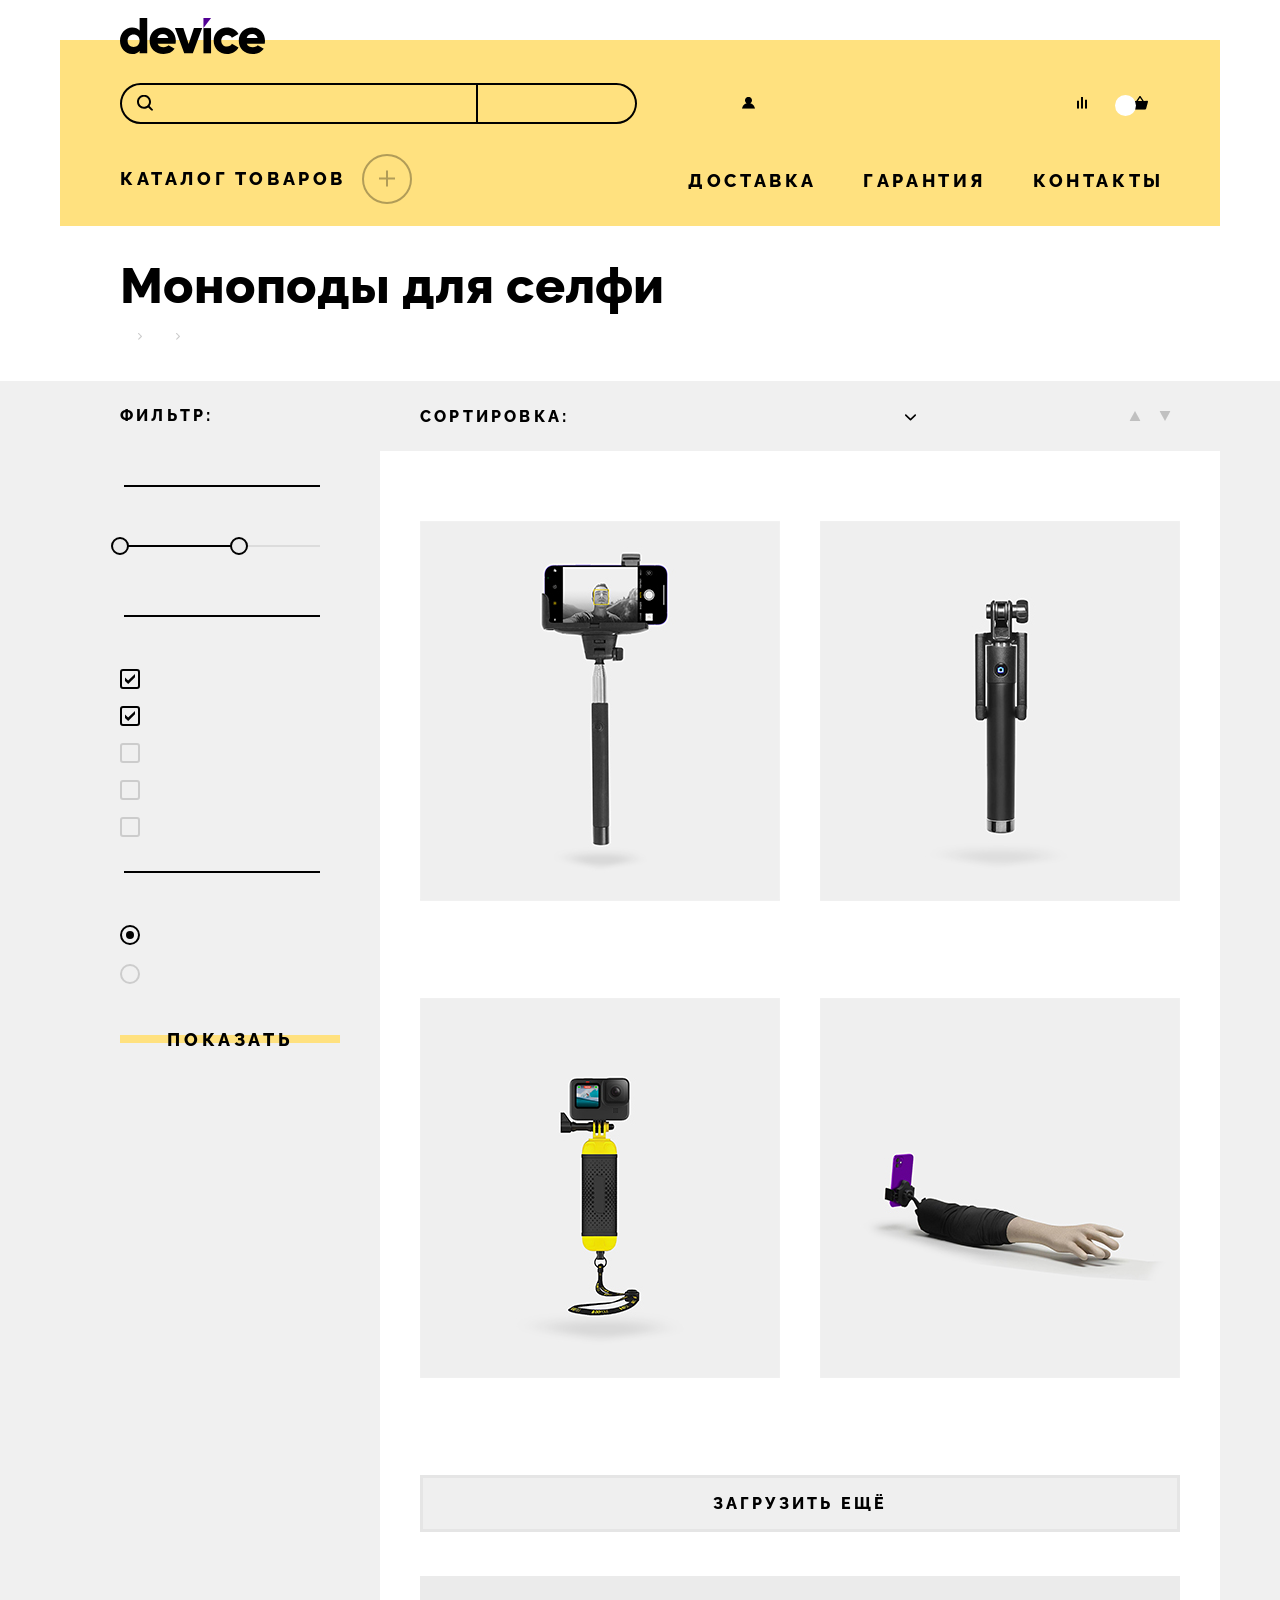
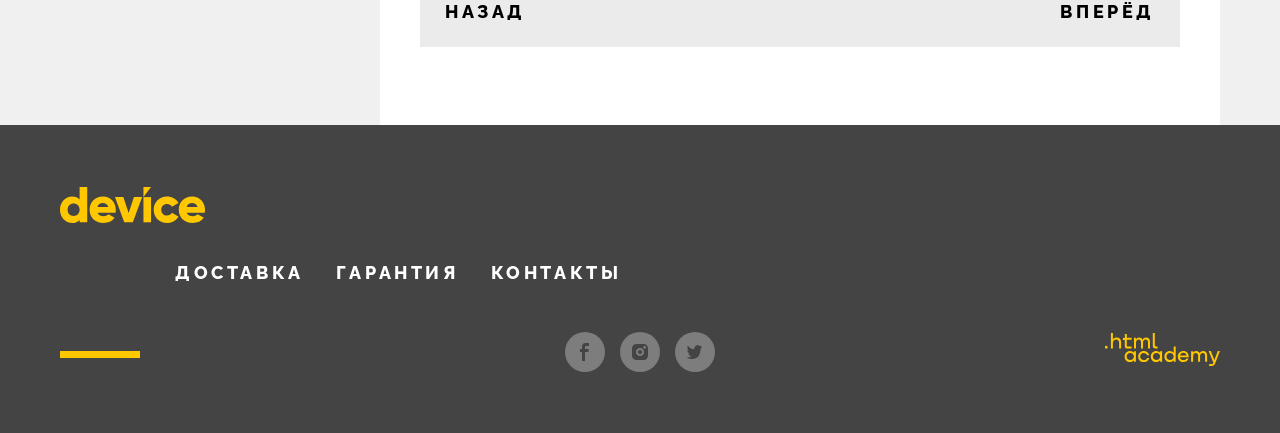
==== commit 972de18f: "Проверка linterhtml" ====
--- a/catalog.html
+++ b/catalog.html
@@ -1,75 +1,77 @@
 <!DOCTYPE html>
 <html lang="en">
-<head>
-  <meta charset="UTF-8">
-  <meta http-equiv="X-UA-Compatible" content="IE=edge">
-  <meta name="viewport" content="width=device-width, initial-scale=1.0">
-  <link rel="stylesheet" href="css/style.css">
-  <title>Catalog-Device</title>
-
-  <link rel="apple-touch-icon" sizes="57x57" href="favicons/apple-icon-57x57.png">
-  <link rel="apple-touch-icon" sizes="60x60" href="favicons/apple-icon-60x60.png">
-  <link rel="apple-touch-icon" sizes="72x72" href="/favicons/apple-icon-72x72.png">
-  <link rel="apple-touch-icon" sizes="76x76" href="favicons/apple-icon-76x76.png">
-  <link rel="apple-touch-icon" sizes="114x114" href="favicons/apple-icon-114x114.png">
-  <link rel="apple-touch-icon" sizes="120x120" href="favicons/apple-icon-120x120.png">
-  <link rel="apple-touch-icon" sizes="144x144" href="favicons/apple-icon-144x144.png">
-  <link rel="apple-touch-icon" sizes="152x152" href="favicons/apple-icon-152x152.png">
-  <link rel="apple-touch-icon" sizes="180x180" href="favicons/apple-icon-180x180.png">
-  <link rel="icon" type="image/png" sizes="192x192"  href="favicons/apple-icon-192x192.png">
-  <link rel="icon" type="image/png" sizes="32x32" href="favicons/favicon-32x32.png">
-  <link rel="icon" type="image/png" sizes="96x96" href="favicons/favicon-96x96.png">
-  <link rel="icon" type="image/png" sizes="16x16" href="favicons/favicon-16x16.png">
-  <link rel="manifest" href="favicons/manifest.json">
-  <meta name="msapplication-TileColor" content="#ffffff">
-  <meta name="msapplication-TileImage" content="favicons/ms-icon-144x144.png">
-  <meta name="theme-color" content="#ffffff">
-</head>
-<body>
-  <div class="container">
-    <header class="page-header">
-      <nav class="header-nav">
-        <a class="header-nav__logo" href="index.html">
-          <svg width="145" height="36" viewBox="0 0 145 36" fill="none" xmlns="http://www.w3.org/2000/svg" role="img" aria-label="Логотип сайта.">
-            <path d="M27.2188 0V35.3H19.6135V32.9C17.9124 34.8 15.5107 36 12.1084 36C5.5038 36 0 30.2 0 22.7C0 15.2 5.5038 9.4 12.1084 9.4C15.5107 9.4 18.0124 10.6 19.6135 12.5V0H27.2188ZM19.6135 22.7C19.6135 18.9 17.1118 16.5 13.6094 16.5C10.107 16.5 7.60524 18.9 7.60524 22.7C7.60524 26.5 10.107 28.9 13.6094 28.9C17.1118 28.8 19.6135 26.5 19.6135 22.7Z" fill="black"/>
-            <path d="M43.7298 29.1999C45.8313 29.1999 47.5325 28.3999 48.5332 27.2999L54.6374 30.7999C52.1356 34.1999 48.4331 35.9999 43.6298 35.9999C35.0238 35.9999 29.6201 30.1999 29.6201 22.6999C29.6201 15.1999 35.0238 9.3999 43.0294 9.3999C50.4345 9.3999 55.8382 15.0999 55.8382 22.6999C55.8382 23.7999 55.7381 24.7999 55.538 25.6999H37.6256C38.6263 28.2999 40.9279 29.1999 43.7298 29.1999ZM48.333 20.0999C47.5325 17.1999 45.2309 16.0999 42.9293 16.0999C40.0273 16.0999 38.126 17.4999 37.4255 20.0999H48.333Z" fill="black"/>
-            <path d="M82.1563 10.1001L72.8499 35.3001H64.2439L54.9375 10.1001H63.3433L68.647 26.1001L73.9506 10.1001C73.9506 10.1001 82.1563 10.1001 82.1563 10.1001Z" fill="black"/>
-            <path d="M83.458 10.1001H91.0633V35.3001H83.458V10.1001Z" fill="black"/>
-            <path d="M93.665 22.6999C93.665 15.1999 99.369 9.3999 107.074 9.3999C111.978 9.3999 116.281 11.9999 118.482 15.8999L111.878 19.6999C110.977 17.8999 109.176 16.8999 106.974 16.8999C103.672 16.8999 101.27 19.2999 101.27 22.6999C101.27 26.1999 103.672 28.4999 106.974 28.4999C109.176 28.4999 111.077 27.3999 111.878 25.6999L118.482 29.4999C116.381 33.3999 112.078 35.9999 107.074 35.9999C99.369 35.9999 93.665 30.1999 93.665 22.6999Z" fill="black"/>
-            <path d="M132.892 29.1999C134.993 29.1999 136.695 28.3999 137.695 27.2999L143.799 30.7999C141.298 34.1999 137.595 35.9999 132.792 35.9999C124.186 35.9999 118.782 30.1999 118.782 22.6999C118.782 15.1999 124.286 9.3999 132.191 9.3999C139.597 9.3999 145 15.0999 145 22.6999C145 23.7999 144.9 24.7999 144.7 25.6999H126.788C127.788 28.2999 130.09 29.1999 132.892 29.1999ZM137.595 20.0999C136.795 17.1999 134.493 16.0999 132.191 16.0999C129.289 16.0999 127.388 17.4999 126.688 20.0999H137.595Z" fill="black"/>
-            <path d="M83.458 0V10.1L91.0633 0H83.458Z" fill="#510094"/>
-          </svg>
-        </a>
-
-        <div class="header-nav__nav-bar nav-bar">
-          <div class="nav-bar__form-wrapper">
-            <form action="https://echo.htmlacademy.ru/" method="post" class="nav-bar__form">
-              <div class="nav-bar__form-wrapper">
-                <label class="nav-bar__field" tabindex="0">
-                  <span class="visually-hidden">Текст поиска.</span>
-                  <input class="nav-bar__field-input" type="text" name="text-of-search" placeholder="Текст поиска" required>
-                  <span class="nav-bar__field-icon"></span>
-                </label>
-              </div>
-              <div class="nav-bar__button-wrapper" tabindex="0">
-                <button class="nav-bar__button" type="submit" tabindex="-1">Найти</button>
-              </div>
-            </form>
-          </div>
-
-          <div class="nav-bar__sign-wrapper">
-            <a class="nav-bar__sign-in-icon standart-state" href="#">Коля Петухов</a>
-
-            <a class="nav-bar__log-out-icon nav-bar__log-out-icon-active standart-state" href="#">Выйти</a>
-          </div>
-
-          <ul class="nav-bar__navigation-menu navigation-menu">
-            <li class="navigation-menu__item">
-              <a class="navigation-menu__link standart-state" href="#">Сравнить</a>
-            </li>
-            <li class="navigation-menu__item">
-              <a class="navigation-menu__link standart-state" href="#">
-                <span class="navigation-menu__icon">2</span>Корзина</a>
+  <head>
+    <meta charset="UTF-8">
+    <meta http-equiv="X-UA-Compatible" content="IE=edge">
+    <meta name="viewport" content="width=device-width, initial-scale=1.0">
+    <link rel="stylesheet" href="css/style.css">
+    <title>Catalog-Device</title>
+
+    <link rel="apple-touch-icon" sizes="57x57" href="favicons/apple-icon-57x57.png">
+    <link rel="apple-touch-icon" sizes="60x60" href="favicons/apple-icon-60x60.png">
+    <link rel="apple-touch-icon" sizes="72x72" href="/favicons/apple-icon-72x72.png">
+    <link rel="apple-touch-icon" sizes="76x76" href="favicons/apple-icon-76x76.png">
+    <link rel="apple-touch-icon" sizes="114x114" href="favicons/apple-icon-114x114.png">
+    <link rel="apple-touch-icon" sizes="120x120" href="favicons/apple-icon-120x120.png">
+    <link rel="apple-touch-icon" sizes="144x144" href="favicons/apple-icon-144x144.png">
+    <link rel="apple-touch-icon" sizes="152x152" href="favicons/apple-icon-152x152.png">
+    <link rel="apple-touch-icon" sizes="180x180" href="favicons/apple-icon-180x180.png">
+    <link rel="icon" type="image/png" sizes="192x192"  href="favicons/apple-icon-192x192.png">
+    <link rel="icon" type="image/png" sizes="32x32" href="favicons/favicon-32x32.png">
+    <link rel="icon" type="image/png" sizes="96x96" href="favicons/favicon-96x96.png">
+    <link rel="icon" type="image/png" sizes="16x16" href="favicons/favicon-16x16.png">
+    <link rel="manifest" href="favicons/manifest.json">
+    <meta name="msapplication-TileColor" content="#ffffff">
+    <meta name="msapplication-TileImage" content="favicons/ms-icon-144x144.png">
+    <meta name="theme-color" content="#ffffff">
+  </head>
+  <body>
+    <div class="container">
+      <header class="page-header">
+        <nav class="header-nav">
+          <a class="header-nav__logo" href="index.html">
+            <svg width="145" height="36" viewBox="0 0 145 36" fill="none" xmlns="http://www.w3.org/2000/svg" role="img"
+            aria-label="Логотип сайта.">
+              <path d="M27.2188 0V35.3H19.6135V32.9C17.9124 34.8 15.5107 36 12.1084 36C5.5038 36 0 30.2 0 22.7C0 15.2 5.5038 9.4 12.1084 9.4C15.5107 9.4 18.0124 10.6 19.6135 12.5V0H27.2188ZM19.6135 22.7C19.6135 18.9 17.1118 16.5 13.6094 16.5C10.107 16.5 7.60524 18.9 7.60524 22.7C7.60524 26.5 10.107 28.9 13.6094 28.9C17.1118 28.8 19.6135 26.5 19.6135 22.7Z" fill="black"/>
+              <path d="M43.7298 29.1999C45.8313 29.1999 47.5325 28.3999 48.5332 27.2999L54.6374 30.7999C52.1356 34.1999 48.4331 35.9999 43.6298 35.9999C35.0238 35.9999 29.6201 30.1999 29.6201 22.6999C29.6201 15.1999 35.0238 9.3999 43.0294 9.3999C50.4345 9.3999 55.8382 15.0999 55.8382 22.6999C55.8382 23.7999 55.7381 24.7999 55.538 25.6999H37.6256C38.6263 28.2999 40.9279 29.1999 43.7298 29.1999ZM48.333 20.0999C47.5325 17.1999 45.2309 16.0999 42.9293 16.0999C40.0273 16.0999 38.126 17.4999 37.4255 20.0999H48.333Z" fill="black"/>
+              <path d="M82.1563 10.1001L72.8499 35.3001H64.2439L54.9375 10.1001H63.3433L68.647 26.1001L73.9506 10.1001C73.9506 10.1001 82.1563 10.1001 82.1563 10.1001Z" fill="black"/>
+              <path d="M83.458 10.1001H91.0633V35.3001H83.458V10.1001Z" fill="black"/>
+              <path d="M93.665 22.6999C93.665 15.1999 99.369 9.3999 107.074 9.3999C111.978 9.3999 116.281 11.9999 118.482 15.8999L111.878 19.6999C110.977 17.8999 109.176 16.8999 106.974 16.8999C103.672 16.8999 101.27 19.2999 101.27 22.6999C101.27 26.1999 103.672 28.4999 106.974 28.4999C109.176 28.4999 111.077 27.3999 111.878 25.6999L118.482 29.4999C116.381 33.3999 112.078 35.9999 107.074 35.9999C99.369 35.9999 93.665 30.1999 93.665 22.6999Z" fill="black"/>
+              <path d="M132.892 29.1999C134.993 29.1999 136.695 28.3999 137.695 27.2999L143.799 30.7999C141.298 34.1999 137.595 35.9999 132.792 35.9999C124.186 35.9999 118.782 30.1999 118.782 22.6999C118.782 15.1999 124.286 9.3999 132.191 9.3999C139.597 9.3999 145 15.0999 145 22.6999C145 23.7999 144.9 24.7999 144.7 25.6999H126.788C127.788 28.2999 130.09 29.1999 132.892 29.1999ZM137.595 20.0999C136.795 17.1999 134.493 16.0999 132.191 16.0999C129.289 16.0999 127.388 17.4999 126.688 20.0999H137.595Z" fill="black"/>
+              <path d="M83.458 0V10.1L91.0633 0H83.458Z" fill="#510094"/>
+            </svg>
+          </a>
+
+          <div class="header-nav__nav-bar nav-bar">
+            <div class="nav-bar__form-wrapper">
+              <form action="https://echo.htmlacademy.ru/" method="post" class="nav-bar__form">
+                <div class="nav-bar__form-wrapper">
+                  <label class="nav-bar__field" tabindex="0">
+                    <span class="visually-hidden">Текст поиска.</span>
+                    <input class="nav-bar__field-input" type="text" name="text-of-search" placeholder="Текст поиска" required>
+                    <span class="nav-bar__field-icon"></span>
+                  </label>
+                </div>
+                <div class="nav-bar__button-wrapper" tabindex="0">
+                  <button class="nav-bar__button" type="submit" tabindex="-1">Найти</button>
+                </div>
+              </form>
+            </div>
+
+            <div class="nav-bar__sign-wrapper">
+              <a class="nav-bar__sign-in-icon standart-state" href="#">Коля Петухов</a>
+
+              <a class="nav-bar__log-out-icon nav-bar__log-out-icon-active standart-state" href="#">Выйти</a>
+            </div>
+
+            <ul class="nav-bar__navigation-menu navigation-menu">
+              <li class="navigation-menu__item">
+                <a class="navigation-menu__link standart-state" href="#">Сравнить</a>
+              </li>
+              <li class="navigation-menu__item">
+                <a class="navigation-menu__link standart-state" href="#">
+                  <span class="navigation-menu__icon">2</span>Корзина
+                </a>
                 <div class="popover popver-cart">
                   <div class="popover__content">
                     <h2 class="visually-hidden">Корзина.</h2>
@@ -104,479 +106,491 @@
                       <a class="popover__button" href="#">Открыть корзину</a>
                     </div>
                   </div>
+                </div>
+              </li>
+            </ul>
+          </div>
+
+          <div class="header-nav__last-wrapper">
+
+            <details class="dropdown__form">
+              <summary class="dropdown__title">Каталог товаров</summary>
+              <div class="dropdown__list-wrapper">
+                <ul class="dropdown__list">
+                  <li class="dropdown__item">
+                    <a class="dropdown__link standart-state" href="#">Виртуальная реальность</a>
+                  </li>
+                  <li class="dropdown__item">
+                    <a class="dropdown__link standart-state" href="catalog.html">Моноподы для cелфи</a>
+                  </li>
+                  <li class="dropdown__item">
+                    <a class="dropdown__link standart-state" href="#">Экшн-камеры</a>
+                  </li>
+                </ul>
+                <ul class="dropdown__list">
+                  <li class="dropdown__item">
+                    <a class="dropdown__link standart-state" href="#">Фитнес-браслеты</a>
+                  </li>
+                  <li class="dropdown__item">
+                    <a class="dropdown__link standart-state" href="#">Умные часы</a>
+                  </li>
+                </ul>
+                <ul class="dropdown__list">
+                  <li class="dropdown__item">
+                    <a class="dropdown__link standart-state" href="#">Квадрокоптеры</a>
+                  </li>
+                </ul>
               </div>
+            </details>
+
+
+            <ul class="header-nav__information-menu information-menu">
+              <li class="information-menu__item">
+                <a class="information-menu__link standart-state" href="#">Доставка</a>
+              </li>
+              <li class="information-menu__item">
+                <a class="information-menu__link standart-state" href="#">Гарантия</a>
+              </li>
+              <li class="information-menu__item">
+                <a class="information-menu__link standart-state" href="#">Контакты</a>
+              </li>
+            </ul>
+          </div>
+        </nav>
+      </header>
+    </div>
+
+    <main class="catalog-main">
+
+      <div class="container">
+        <div class="breadcrumbs__wrapper">
+          <h1 class="section-title">Моноподы для селфи</h1>
+          <ul class="breadcrumbs">
+            <li class="breadcrumbs__item">
+              <a class="breadcrumbs__link" href="index.html">Главная</a>
+              <span class="breadcrumbs__arrow"></span>
+            </li>
+            <li class="breadcrumbs__item">
+              <a class="breadcrumbs__link" href="#">Каталог товаров</a>
+              <span class="breadcrumbs__arrow"></span>
+            </li>
+            <li class="breadcrumbs__item">
+              <a class="breadcrumbs__link" href="catalog.html">Моноподы для селфи</a>
             </li>
           </ul>
         </div>
-
-        <div class="header-nav__last-wrapper">
-
-          <details class="dropdown__form">
-            <summary class="dropdown__title">Каталог товаров</summary>
-            <div class="dropdown__list-wrapper">
-              <ul class="dropdown__list">
-                <li class="dropdown__item">
-                  <a class="dropdown__link standart-state" href="#">Виртуальная реальность</a>
-                </li>
-                <li class="dropdown__item">
-                  <a class="dropdown__link standart-state" href="catalog.html">Моноподы для cелфи</a>
-                </li>
-                <li class="dropdown__item">
-                  <a class="dropdown__link standart-state" href="#">Экшн-камеры</a>
-                </li>
-              </ul>
-              <ul class="dropdown__list">
-                <li class="dropdown__item">
-                  <a class="dropdown__link standart-state" href="#">Фитнес-браслеты</a>
-                </li>
-                <li class="dropdown__item">
-                  <a class="dropdown__link standart-state" href="#">Умные часы</a>
-                </li>
-              </ul>
-              <ul class="dropdown__list">
-                <li class="dropdown__item">
-                  <a class="dropdown__link standart-state" href="#">Квадрокоптеры</a>
-                </li>
-              </ul>
-            </div>
-          </details>
-
-
-          <ul class="header-nav__information-menu information-menu">
-            <li class="information-menu__item">
-              <a class="information-menu__link standart-state" href="#">Доставка</a>
-            </li>
-            <li class="information-menu__item">
-              <a class="information-menu__link standart-state" href="#">Гарантия</a>
-            </li>
-            <li class="information-menu__item">
-              <a class="information-menu__link standart-state" href="#">Контакты</a>
-            </li>
-          </ul>
-        </div>
-      </nav>
-    </header>
-  </div>
-
-  <main class="catalog-main">
-
-    <div class="container">
-      <div class="breadcrumbs__wrapper">
-        <h1 class="section-title">Моноподы для селфи</h1>
-        <ul class="breadcrumbs">
-          <li class="breadcrumbs__item">
-            <a class="breadcrumbs__link" href="index.html">Главная</a>
-            <span class="breadcrumbs__arrow"></span>
-          </li>
-          <li class="breadcrumbs__item">
-            <a class="breadcrumbs__link" href="#">Каталог товаров</a>
-            <span class="breadcrumbs__arrow"></span>
-          </li>
-          <li class="breadcrumbs__item">
-            <a class="breadcrumbs__link" href="catalog.html">Моноподы для селфи</a>
-          </li>
-        </ul>
       </div>
-    </div>
-
-    <div class="background-container">
-      <div class="container">
-        <div class="catalog-container">
-          <section class="filter">
-            <div class="filter__wrapper">
-              <h2 class="filter__main-title">Фильтр:</h2>
-
-              <form class="filter__form" action="https://echo.htmlacademy.ru/" method="post">
-
-                <fieldset class="filter__fieldset">
-                  <div class="filter__legend-wrapper">
-                    <h3 class="filter__title">Стоимость</h3>
-
-                    <div class="filter__range range">
-                      <div class="range__scale">
-                        <div class="range__bar">
-                          <button class="range__toogle range__toogle-min" type="button" tabindex="0">
-                            <span class="visually-hidden">Ручка минимальной цены.</span>
-                          </button>
-
-                          <button class="range__toogle range__toogle-max" type="button" tabindex="0">
-                            <span class="visually-hidden">Ручка максимальной цены.</span>
-                          </button>
+
+      <div class="background-container">
+        <div class="container">
+          <div class="catalog-container">
+            <section class="filter">
+              <div class="filter__wrapper">
+                <h2 class="filter__main-title">Фильтр:</h2>
+
+                <form class="filter__form" action="https://echo.htmlacademy.ru/" method="post">
+
+                  <fieldset class="filter__fieldset">
+                    <legend></legend>
+                    <div class="filter__legend-wrapper">
+                      <h3 class="filter__title">Стоимость</h3>
+
+                      <div class="filter__range range">
+                        <div class="range__scale">
+                          <div class="range__bar">
+                            <button class="range__toogle range__toogle-min" type="button" tabindex="0">
+                              <span class="visually-hidden">Ручка минимальной цены.</span>
+                            </button>
+
+                            <button class="range__toogle range__toogle-max" type="button" tabindex="0">
+                              <span class="visually-hidden">Ручка максимальной цены.</span>
+                            </button>
+                          </div>
+                        </div>
+
+                        <div class="range__wrapper-inputs">
+                          <label class="range__label">
+                            от
+                            <input class="range__input" type="number" value="0" name="price-from" min="0" max="10000"
+                             step="100">
+                          </label>
+
+                          <label class="range__label">
+                            до
+                            <input class="range__input" type="number" value="5000" name="price-to" min="0" max="10000"
+                             step="100">
+                          </label>
                         </div>
                       </div>
-
-                      <div class="range__wrapper-inputs">
-                        <label class="range__label">
-                          от
-                          <input class="range__input" type="number" value="0" name="price-from" min="0" max="10000" step="100">
-                        </label>
-
-                        <label class="range__label">
-                          до
-                          <input class="range__input" type="number" value="5000" name="price-to" min="0" max="10000" step="100">
-                        </label>
-                      </div>
-                    </div>
-                  </div>
-                </fieldset>
-
-                <fieldset class="filter__fieldset">
-                  <div class="filter__legend-wrapper">
-                    <h3 class="filter__title">Цвет</h3>
-
-                    <ul class="filter__list color-list">
-                      <li class="filter__item filter__item-active">
-                        <label class="control">
-                          <input class="control__input visually-hidden" tabindex="-1" type="checkbox" name="Color" id="Black" value="Black" checked>
-                          <span class="control__mark" tabindex="0"></span>
-                          <span class="control__label">Черный</span>
-                        </label>
+                    </div>
+                  </fieldset>
+
+                  <fieldset class="filter__fieldset">
+                    <legend></legend>
+                    <div class="filter__legend-wrapper">
+                      <h3 class="filter__title">Цвет</h3>
+
+                      <ul class="filter__list color-list">
+                        <li class="filter__item filter__item-active">
+                          <label class="control">
+                            <input class="control__input visually-hidden" tabindex="-1" type="checkbox" name="Color" id="black" value="Black"
+                             checked>
+                            <span class="control__mark" tabindex="0"></span>
+                            <span class="control__label">Черный</span>
+                          </label>
+                        </li>
+                        <li class="filter__item filter__item-active">
+                          <label class="control">
+                            <input class="control__input visually-hidden" tabindex="-1" type="checkbox" name="Color" value="White" id="white"
+                             checked>
+                            <span class="control__mark" tabindex="0"></span>
+                            <span class="control__label">Белый</span>
+                          </label>
+                        </li>
+                        <li class="filter__item">
+                          <label class="control">
+                            <input class="control__input visually-hidden" tabindex="-1" type="checkbox" name="Color" value="Blue" id="blue">
+                            <span class="control__mark" tabindex="0"></span>
+                            <span class="control__label">Синий</span>
+                          </label>
+                        </li>
+                        <li class="filter__item">
+                          <label class="control">
+                            <input class="control__input visually-hidden" tabindex="-1" type="checkbox" name="Color" value="Red" id="red">
+                            <span class="control__mark" tabindex="0"></span>
+                            <span class="control__label">Красный</span>
+                          </label>
+                        </li>
+                        <li class="filter__item">
+                          <label class="control">
+                            <input class="control__input visually-hidden" tabindex="-1" type="checkbox" name="Color" value="Pink" id="pink">
+                            <span class="control__mark" tabindex="0"></span>
+                            <span class="control__label">Розовый</span>
+                          </label>
+                        </li>
+                      </ul>
+                    </div>
+                  </fieldset>
+
+                  <fieldset class="filter__fieldset">
+                    <legend></legend>
+                    <div class="filter__legend-wrapper">
+                      <h3 class="filter__title">Bluetooth</h3>
+
+                      <ul class="filter__list options-list">
+                        <li class="filter__item">
+                          <label class="control">
+                            <input class="control__input visually-hidden" type="radio" name="Bluetooth" value="Yes" checked tabindex="-1"
+                             id="bluetooth-yes">
+                            <span class="control__mark" tabindex="0"></span>
+                            <span class="control__label">Есть</span>
+                          </label>
+                        </li>
+                        <li class="filter__item">
+                          <label class="control">
+                            <input class="control__input visually-hidden" type="radio" name="Bluetooth" value="No" tabindex="-1"
+                             id="bluetooth-no">
+                            <span class="control__mark" tabindex="0"></span>
+                            <span class="control__label">Нет</span>
+                          </label>
+                        </li>
+                      </ul>
+                    </div>
+                  </fieldset>
+
+                  <button class="filter__button button button-yellow" type="submit">Показать</button>
+                </form>
+              </div>
+            </section>
+
+            <section class="catalog">
+              <h2 class="visually-hidden">Результаты поисков.</h2>
+
+              <div class="catalog__sorting">
+                <h3 class="catalog__title">Сортировка:</h3>
+
+                <div class="catalog__select-wrapper select">
+                  <details class="select__form">
+                    <summary class="select__title">Популярные</summary>
+
+                    <ul class="select__menu">
+                      <li class="select__item select__item-active">
+                        <a class="select__option" href="#">Популярные</a>
                       </li>
-                      <li class="filter__item filter__item-active">
-                        <label class="control">
-                          <input class="control__input visually-hidden" tabindex="-1" type="checkbox" name="Color" value="White" id="White" checked>
-                          <span class="control__mark" tabindex="0"></span>
-                          <span class="control__label">Белый</span>
-                        </label>
+                      <li class="select__item">
+                        <a class="select__option" href="#">Дорогие</a>
                       </li>
-                      <li class="filter__item">
-                        <label class="control">
-                          <input class="control__input visually-hidden" tabindex="-1" type="checkbox" name="Color" value="Blue" id="Blue">
-                          <span class="control__mark" tabindex="0"></span>
-                          <span class="control__label">Синий</span>
-                        </label>
+                      <li class="select__item">
+                        <a class="select__option" href="#">Дешёвые</a>
                       </li>
-                      <li class="filter__item">
-                        <label class="control">
-                          <input class="control__input visually-hidden" tabindex="-1" type="checkbox" name="Color" value="Red" id="Red">
-                          <span class="control__mark" tabindex="0"></span>
-                          <span class="control__label">Красный</span>
-                        </label>
-                      </li>
-                      <li class="filter__item">
-                        <label class="control">
-                          <input class="control__input visually-hidden" tabindex="-1" type="checkbox" name="Color" value="Pink" id="Pink">
-                          <span class="control__mark" tabindex="0"></span>
-                          <span class="control__label">Розовый</span>
-                        </label>
+                      <li class="select__item">
+                        <a class="select__option" href="#">Комфортные</a>
                       </li>
                     </ul>
-                  </div>
-                </fieldset>
-
-                <fieldset class="filter__fieldset">
-                  <div class="filter__legend-wrapper">
-                    <h3 class="filter__title">Bluetooth</h3>
-
-                    <ul class="filter__list options-list">
-                      <li class="filter__item">
-                        <label class="control">
-                          <input class="control__input visually-hidden" type="radio" name="Bluetooth" value="Yes" checked tabindex="-1" id="Bluetooth-Yes">
-                          <span class="control__mark" tabindex="0"></span>
-                          <span class="control__label">Есть</span>
-                        </label>
-                      </li>
-                      <li class="filter__item">
-                        <label class="control">
-                          <input class="control__input visually-hidden" type="radio" name="Bluetooth" value="No" tabindex="-1" id="Bluetooth-No">
-                          <span class="control__mark" tabindex="0"></span>
-                          <span class="control__label">Нет</span>
-                        </label>
-                      </li>
-                    </ul>
-                  </div>
-                </fieldset>
-
-                <button class="filter__button button button-yellow" type="submit">Показать</button>
-              </form>
-            </div>
-          </section>
-
-          <section class="catalog">
-            <h2 class="visually-hidden">Результаты поисков.</h2>
-
-            <div class="catalog__sorting">
-              <h3 class="catalog__title">Сортировка:</h3>
-
-              <div class="catalog__select-wrapper select">
-                <details class="select__form">
-                  <summary class="select__title">Популярные</summary>
-
-                  <ul class="select__menu">
-                    <li class="select__item select__item-active">
-                      <a class="select__option" href="#">Популярные</a>
+                  </details>
+                </div>
+
+                <div class="catalog__sorting-buttons">
+                  <button class="catalog__sorting-button catalog__sorting-button-up" type="button">
+                    <span class="visually-hidden">По возрастанию.</span>
+                  </button>
+                  <button class="catalog__sorting-button catalog__sorting-button-down" type="button">
+                    <span class="visually-hidden">По убыванию.</span>
+                  </button>
+                </div>
+              </div>
+
+              <div class="catalog__card-list">
+                <h3 class="visually-hidden">Карточки товаров.</h3>
+
+                <article class="card" tabindex="0">
+                  <a class="card__link" href="#" tabindex="-1">
+                    <img src="img/Catalog/product-2.png" alt="" class="card__img" width="360" height="380">
+                    <div class="card__wrapper">
+                      <h4 class="card__title">Любительская селфи-палка</h4>
+                      <p class="card__text">500 ₽</p>
+                    </div>
+                    <p class="card__button button"><span class="button-yellow-line"></span>Подробнее</p>
+                    <span class="card__new">NEW</span>
+                  </a>
+                </article>
+
+                <article class="card" tabindex="0">
+                  <a class="card__link" href="#" tabindex="-1">
+                    <img src="img/Catalog/product-2-1.png" alt="" class="card__img"  width="360" height="380">
+                    <div class="card__wrapper">
+                      <h4 class="card__title">Профессиональная селфи-палка</h4>
+                      <p class="card__text">1 500 ₽</p>
+                    </div>
+                    <p class="card__button button">
+                      <span class="button-yellow-line"></span>
+                      Подробнее
+                    </p>
+                    <span class="card__new">NEW</span>
+                  </a>
+                </article>
+
+                <article class="card" tabindex="0">
+                  <a class="card__link" href="#" tabindex="-1">
+                    <img class="card__img" src="img/Catalog/product-2-2.png" alt="" width="360" height="380">
+                    <div class="card__wrapper">
+                      <h4 class="card__title">Непотопляемая селфи-палка</h4>
+                      <p class="card__text">2 500 ₽</p>
+                    </div>
+                    <p class="card__button button"><span class="button-yellow-line"></span>Подробнее</p>
+                    <span class="card__new">NEW</span>
+                  </a>
+                </article>
+
+                <article class="card" tabindex="0">
+                  <a class="card__link" href="#" tabindex="-1">
+                    <img class="card__img" src="img/Catalog/product-2-3.png" alt="" width="360" height="380">
+                    <div class="card__wrapper">
+                      <h4 class="card__title">Селфи-палка «Следуй за мной»</h4>
+                      <p class="card__text">1 500 ₽</p>
+                    </div>
+                    <p class="card__button button"><span class="button-yellow-line"></span>Подробнее</p>
+                    <span class="card__new">NEW</span>
+                  </a>
+                </article>
+              </div>
+
+              <div class="pagination">
+                <button class="button pagination__button-large" type="button">Загрузить ещё</button>
+
+                <div class="pagination__list-wrapper">
+                  <h3 class="visually-hidden">Список страниц</h3>
+
+                  <a class="pagination__button pagination__button-back" href="#">Назад</a>
+
+                  <ul class="pagination__list">
+                    <li class="pagination__item pagination__item-active">
+                      <a class="pagination__link" href="#">1</a>
                     </li>
-                    <li class="select__item">
-                      <a class="select__option" href="#">Дорогие</a>
+                    <li class="pagination__item">
+                      <a class="pagination__link" href="#">2</a>
                     </li>
-                    <li class="select__item">
-                      <a class="select__option" href="#">Дешёвые</a>
+                    <li class="pagination__item">
+                      <a class="pagination__link" href="#">3</a>
                     </li>
-                    <li class="select__item">
-                      <a class="select__option" href="#">Комфортные</a>
+                    <li class="pagination__item">
+                      <a class="pagination__link" href="#">...</a>
+                    </li>
+                    <li class="pagination__item">
+                      <a class="pagination__link" href="#">15</a>
                     </li>
                   </ul>
-                </details>
+
+                  <a class="pagination__button pagination__button-forward" href="#">Вперёд</a>
+                </div>
               </div>
 
-              <div class="catalog__sorting-buttons">
-                <button class="catalog__sorting-button catalog__sorting-button-up" type="button">
-                  <span class="visually-hidden">По возрастанию.</span>
-                </button>
-                <button class="catalog__sorting-button catalog__sorting-button-down" type="button">
-                  <span class="visually-hidden">По убыванию.</span>
-                </button>
-              </div>
-            </div>
-
-            <div class="catalog__card-list">
-              <h3 class="visually-hidden">Карточки товаров.</h3>
-
-              <article class="card" tabindex="0">
-                <a class="card__link" href="#" tabindex="-1">
-                  <img src="img/Catalog/product-2.png" alt="" class="card__img" width="360" height="380">
-                  <div class="card__wrapper">
-                    <h4 class="card__title">Любительская селфи-палка</h4>
-                    <p class="card__text">500 ₽</p>
-                  </div>
-                  <p class="card__button button"><span class="button-yellow-line"></span>Подробнее</p>
-                  <span class="card__new">NEW</span>
-                </a>
-              </article>
-
-              <article class="card" tabindex="0">
-                <a class="card__link" href="#" tabindex="-1">
-                  <img src="img/Catalog/product-2-1.png" alt="" class="card__img"  width="360" height="380">
-                  <div class="card__wrapper">
-                    <h4 class="card__title">Профессиональная селфи-палка</h4>
-                    <p class="card__text">1 500 ₽</p>
-                  </div>
-                  <p class="card__button button">
-                    <span class="button-yellow-line"></span>
-                    Подробнее
-                  </p>
-                  <span class="card__new">NEW</span>
-                </a>
-              </article>
-
-              <article class="card" tabindex="0">
-                <a class="card__link" href="#" tabindex="-1">
-                  <img class="card__img" src="img/Catalog/product-2-2.png" alt="" width="360" height="380">
-                  <div class="card__wrapper">
-                    <h4 class="card__title">Непотопляемая селфи-палка</h4>
-                    <p class="card__text">2 500 ₽</p>
-                  </div>
-                  <p class="card__button button"><span class="button-yellow-line"></span>Подробнее</p>
-                  <span class="card__new">NEW</span>
-                </a>
-              </article>
-
-              <article class="card" tabindex="0">
-                <a class="card__link" href="#" tabindex="-1">
-                  <img class="card__img" src="img/Catalog/product-2-3.png" alt="" width="360" height="380">
-                  <div class="card__wrapper">
-                    <h4 class="card__title">Селфи-палка «Следуй за мной»</h4>
-                    <p class="card__text">1 500 ₽</p>
-                  </div>
-                  <p class="card__button button"><span class="button-yellow-line"></span>Подробнее</p>
-                  <span class="card__new">NEW</span>
-                </a>
-              </article>
-            </div>
-
-            <div class="pagination">
-              <button class="button pagination__button-large" type="button">Загрузить ещё</button>
-
-              <div class="pagination__list-wrapper">
-                <h3 class="visually-hidden">Список страниц</h3>
-
-                <a class="pagination__button pagination__button-back" href="#">Назад</a>
-
-                <ul class="pagination__list">
-                  <li class="pagination__item pagination__item-active">
-                    <a class="pagination__link" href="#">1</a>
-                  </li>
-                  <li class="pagination__item">
-                    <a class="pagination__link" href="#">2</a>
-                  </li>
-                  <li class="pagination__item">
-                    <a class="pagination__link" href="#">3</a>
-                  </li>
-                  <li class="pagination__item">
-                    <a class="pagination__link" href="#">...</a>
-                  </li>
-                  <li class="pagination__item">
-                    <a class="pagination__link" href="#">15</a>
-                  </li>
-                </ul>
-
-                <a class="pagination__button pagination__button-forward" href="#">Вперёд</a>
-              </div>
-            </div>
-
-          </section>
-        </div>
-      </div>
-    </div>
-  </main>
-
-  <footer class="page-footer">
-    <div class="container">
-      <div class="page-footer__body">
-        <a class="page-footer__logo" href="index.html">
-          <svg width="145" height="36" viewBox="0 0 145 36" fill="none" xmlns="http://www.w3.org/2000/svg" role="img" aria-label="Логотип сайта.">
-            <path d="M27.2188 0V35.3H19.6135V32.9C17.9124 34.8 15.5107 36 12.1084 36C5.5038 36 0 30.2 0 22.7C0 15.2 5.5038 9.4 12.1084 9.4C15.5107 9.4 18.0124 10.6 19.6135 12.5V0H27.2188ZM19.6135 22.7C19.6135 18.9 17.1118 16.5 13.6094 16.5C10.107 16.5 7.60524 18.9 7.60524 22.7C7.60524 26.5 10.107 28.9 13.6094 28.9C17.1118 28.8 19.6135 26.5 19.6135 22.7Z" fill="#FFC700"/>
-            <path d="M43.7298 29.1999C45.8313 29.1999 47.5325 28.3999 48.5332 27.2999L54.6374 30.7999C52.1356 34.1999 48.4331 35.9999 43.6298 35.9999C35.0238 35.9999 29.6201 30.1999 29.6201 22.6999C29.6201 15.1999 35.0238 9.3999 43.0294 9.3999C50.4345 9.3999 55.8382 15.0999 55.8382 22.6999C55.8382 23.7999 55.7381 24.7999 55.538 25.6999H37.6256C38.6263 28.2999 40.9279 29.1999 43.7298 29.1999ZM48.333 20.0999C47.5325 17.1999 45.2309 16.0999 42.9293 16.0999C40.0273 16.0999 38.126 17.4999 37.4255 20.0999H48.333Z" fill="#FFC700"/>
-            <path d="M82.1563 10.1001L72.8499 35.3001H64.2439L54.9375 10.1001H63.3433L68.647 26.1001L73.9506 10.1001C73.9506 10.1001 82.1563 10.1001 82.1563 10.1001Z" fill="#FFC700"/>
-            <path d="M83.458 10.1001H91.0633V35.3001H83.458V10.1001Z" fill="#FFC700"/>
-            <path d="M93.665 22.6999C93.665 15.1999 99.369 9.3999 107.074 9.3999C111.978 9.3999 116.281 11.9999 118.482 15.8999L111.878 19.6999C110.977 17.8999 109.176 16.8999 106.974 16.8999C103.672 16.8999 101.27 19.2999 101.27 22.6999C101.27 26.1999 103.672 28.4999 106.974 28.4999C109.176 28.4999 111.077 27.3999 111.878 25.6999L118.482 29.4999C116.381 33.3999 112.078 35.9999 107.074 35.9999C99.369 35.9999 93.665 30.1999 93.665 22.6999Z" fill="#FFC700"/>
-            <path d="M132.892 29.1999C134.993 29.1999 136.695 28.3999 137.695 27.2999L143.799 30.7999C141.298 34.1999 137.595 35.9999 132.792 35.9999C124.186 35.9999 118.782 30.1999 118.782 22.6999C118.782 15.1999 124.286 9.3999 132.191 9.3999C139.597 9.3999 145 15.0999 145 22.6999C145 23.7999 144.9 24.7999 144.7 25.6999H126.788C127.788 28.2999 130.09 29.1999 132.892 29.1999ZM137.595 20.0999C136.795 17.1999 134.493 16.0999 132.191 16.0999C129.289 16.0999 127.388 17.4999 126.688 20.0999H137.595Z" fill="#FFC700"/>
-            <path d="M83.458 0V10.1L91.0633 0H83.458Z" fill="#FFC700"/>
-          </svg>
-        </a>
-
-        <div class="page-footer__contacts-list">
-          <div class="page-footer__adress-wrapper">
-            <address class="page-footer__adress">Санкт-Петербург, набережная реки Карповки, 5, литера П.</address>
-          </div>
-
-          <ul class="page-footer__information-menu">
-            <li class="page-footer__information-menu-item">
-              <a class="page-footer__information-menu-link" href="#">Доставка</a>
-            </li>
-            <li class="page-footer__information-menu-item">
-              <a class="page-footer__information-menu-link" href="#">Гарантия</a>
-            </li>
-            <li class="page-footer__information-menu-item">
-              <a class="page-footer__information-menu-link" href="#">Контакты</a>
-            </li>
-          </ul>
-
-          <div class="page-footer__phone-wrapper"><a class="page-footer__phone" href="tel:+78128121212">Тел.: +7 (812) 812-12-12</a></div>
-        </div>
-
-        <div class="page-footer__links-list">
-          <div class="page-footer__span-wrapper">
-            <span class="page-footer__span"></span>
-          </div>
-          <div class="page-footer__social-wrapper">
-            <ul class="social">
-              <li class="social__item">
-                <div class="social__outline-link" tabindex="0">
-                  <a class="social__link" href="https://www.facebook.com/htmlacademy" tabindex="-1">
-                    <svg width="9" height="18" viewBox="0 0 9 18" fill="none" xmlns="http://www.w3.org/2000/svg" role="img">
-                      <path d="M6.5 3H9V0H5.6C2.8 0 2 1.7 2 4.2V6H0V9H2V18H5V9H8.3L8.9 6H5V4.5C5 3.7 5.3 3 6.5 3Z" fill="#444444"/>
-                    </svg>
-                    <span class="visually-hidden">Facebook.</span>
-                  </a>
-                </div>
-              </li>
-              <li class="social__item">
-                <div class="social__outline-link" tabindex="0">
-                  <a class="social__link" href="https://www.instagram.com/htmlacademy/" tabindex="-1">
-                    <svg width="16" height="16" viewBox="0 0 16 16" fill="none" xmlns="http://www.w3.org/2000/svg" role="img">
-                      <path d="M8 10C9.10457 10 10 9.10457 10 8C10 6.89543 9.10457 6 8 6C6.89543 6 6 6.89543 6 8C6 9.10457 6.89543 10 8 10Z" fill="#444444"/>
-                      <path d="M14.7 1.3C13.8 0.4 12.7 0 11.3 0H4.7C1.9 0 0 1.9 0 4.7V11.3C0 12.7 0.4 13.9 1.4 14.7C2.3 15.6 3.4 16 4.7 16H11.3C12.7 16 13.9 15.6 14.7 14.7C15.5 13.8 16 12.7 16 11.3V4.7C16 3.3 15.6 2.1 14.7 1.3ZM8 12.1C5.8 12.1 3.9 10.3 3.9 8C3.9 5.7 5.8 3.9 8 3.9C10.2 3.9 12.1 5.7 12.1 8C12.1 10.3 10.2 12.1 8 12.1ZM12.6 4.7C11.9 4.7 11.3 4.2 11.3 3.4C11.3 2.6 11.8 2.1 12.6 2.1C13.3 2.1 13.9 2.7 13.9 3.4C13.9 4.1 13.3 4.7 12.6 4.7Z" fill="#444444"/>
-                    </svg>
-                    <span class="visually-hidden">Instagram.</span>
-                  </a>
-                </div>
-              </li>
-              <li class="social__item">
-                <div class="social__outline-link" tabindex="0">
-                  <a class="social__link" href="https://twitter.com/htmlacademy_ru" tabindex="-1">
-                    <svg width="15" height="15" viewBox="0 0 15 15" fill="none" xmlns="http://www.w3.org/2000/svg" role="img">
-                      <path d="M9.7 0.155143C11.2 -0.344857 12.3 0.455143 12.9 1.25514C13.4 1.05514 14 0.855143 14.6 0.655143C14.6 1.45514 14.1 2.05514 13.8 2.25514C14.5 2.45514 15 1.85514 15 1.85514C14.9 2.75514 14.1 3.55514 13.6 3.75514C13.4 10.0551 10.8 14.1551 4.7 14.0551C4.2 14.0551 4.8 14.0551 4.3 14.0551C4 14.0551 0.6 13.6551 0 12.2551C2 12.4551 3.4 11.8551 4.1 11.1551C3.3 10.8551 1.7 10.7551 1.5 8.35514C1.8 8.55514 2 8.65514 2.6 8.55514C1.5 7.75514 0.3 7.05514 0.4 5.05514C0.7 5.35514 1.3 5.55514 1.6 5.45514C1 5.25514 -0.2 2.35514 0.8 0.855143C2.4 2.55514 4.1 4.25514 7.1 4.35514C7.3 2.25514 8.1 0.855143 9.7 0.155143Z" fill="#444444"/>
-                    </svg>
-                    <span class="visually-hidden">Twitter.</span>
-                  </a>
-                </div>
-              </li>
-            </ul>
-          </div>
-          <div class="page-footer__html-academy-wrapper">
-            <a class="page-footer__links-list-link" href="https://htmlacademy.ru/">
-              <svg width="115" height="33" viewBox="0 0 115 33" fill="none" xmlns="http://www.w3.org/2000/svg" role="img" aria-label="Логотип html-academy.">
-                <path d="M0 12.9V15.5H2.5V12.9H0Z" fill="#FFC700"/>
-                <path d="M11.6 4.5C10 4.5 8.8 5.2 8 6.2H7.9V0H5.9V15.5H7.9V10.2C7.9 8.1 9.2 6.6 11.2 6.6C13 6.6 14.1 8 14.1 9.8V15.5H16.1V9.4C16.2 6.4 14.3 4.5 11.6 4.5Z" fill="#FFC700"/>
-                <path d="M26.6 4.8H21.8V1.1H19.8V4.9H17.9V6.9H19.8V12.9C19.8 14.6 20.8 15.6 22.5 15.6H26.6V13.6H22.9C22.2 13.6 21.8 13.2 21.8 12.5V6.8H26.6V4.8Z" fill="#FFC700"/>
-                <path d="M41.1 4.6C39.5 4.6 38.2 5.4 37.6 6.7H37.5C36.9 5.5 35.7 4.6 34.1 4.6C32.7 4.6 31.6 5.4 31 6.4H30.9V4.8H29V15.4H31V10C31 8 32 6.5 33.6 6.5C35.1 6.5 36 7.5 36 9.1V15.4H38V9.8C38 7.4 39.4 6.5 40.6 6.5C42.1 6.5 43 7.5 43 9.1V15.4H45V8.9C45.1 6.4 43.6 4.6 41.1 4.6Z" fill="#FFC700"/>
-                <path d="M47.8 12.7C47.8 14.4 48.8 15.4 50.6 15.4H52.6V13.4H50.9C50.2 13.4 49.8 13 49.8 12.3V0H47.8V12.7Z" fill="#FFC700"/>
-                <path d="M28.9 19.7C28 18.6 26.7 17.9 25 17.9C21.9 17.9 19.6 20.2 19.6 23.5C19.6 26.8 21.9 29.1 25 29.1C26.8 29.1 28 28.3 28.8 27.2H28.9V28.8H30.9V18.2H28.9V19.7ZM25.3 27.1C23.1 27.1 21.7 25.5 21.7 23.5C21.7 21.5 23.1 19.9 25.3 19.9C27.5 19.9 28.9 21.5 28.9 23.5C28.9 25.4 27.5 27.1 25.3 27.1Z" fill="#FFC700"/>
-                <path d="M44.2 22C43.7 19.6 41.6 17.9 38.8 17.9C35.4 17.9 33.2 20.4 33.2 23.5C33.2 26.6 35.4 29.1 38.8 29.1C41.6 29.1 43.7 27.3 44.2 24.9H42.1C41.7 26.2 40.4 27.2 38.8 27.2C36.6 27.2 35.2 25.6 35.2 23.6C35.2 21.6 36.6 20 38.8 20C40.4 20 41.6 21 42.1 22.2H44.2V22Z" fill="#FFC700"/>
-                <path d="M55.1 19.7C54.2 18.6 52.9 17.9 51.2 17.9C48.1 17.9 45.8 20.2 45.8 23.5C45.8 26.8 48.1 29.1 51.2 29.1C53 29.1 54.2 28.3 55 27.2H55.1V28.8H57.1V18.2H55.1V19.7ZM51.5 27.1C49.3 27.1 47.9 25.5 47.9 23.5C47.9 21.5 49.3 19.9 51.5 19.9C53.7 19.9 55.1 21.5 55.1 23.5C55.1 25.4 53.6 27.1 51.5 27.1Z" fill="#FFC700"/>
-                <path d="M68.7 19.8C67.8 18.7 66.5 17.9 64.8 17.9C61.7 17.9 59.4 20.2 59.4 23.5C59.4 26.8 61.6 29.1 64.8 29.1C66.5 29.1 67.8 28.3 68.6 27.3H68.7V28.8H70.7V13.4H68.7V19.8ZM65.1 27.1C62.9 27.1 61.5 25.5 61.5 23.5C61.5 21.5 62.9 19.9 65.1 19.9C67.3 19.9 68.7 21.5 68.7 23.5C68.6 25.5 67.2 27.1 65.1 27.1Z" fill="#FFC700"/>
-                <path d="M78.3 17.9C75 17.9 72.8 20.4 72.8 23.5C72.8 26.5 74.9 29.1 78.3 29.1C80.8 29.1 82.8 27.8 83.5 25.5H81.4C80.9 26.5 79.8 27.1 78.4 27.1C76.5 27.1 75.1 25.8 75 24.2H83.8C84 20.6 81.8 17.9 78.3 17.9ZM78.3 19.8C80 19.8 81.3 20.8 81.6 22.4H75.1C75.4 20.9 76.6 19.8 78.3 19.8Z" fill="#FFC700"/>
-                <path d="M98.2 17.9C96.6 17.9 95.3 18.7 94.6 19.9H94.5C93.9 18.7 92.7 17.9 91.1 17.9C89.7 17.9 88.6 18.6 88 19.7V18.2H86.1V28.8H88.1V23.4C88.1 21.4 89.1 20 90.7 19.9C92.2 19.9 93.1 20.9 93.1 22.5V28.8H95.1V23.2C95.1 20.8 96.5 19.9 97.7 19.9C99.2 19.9 100.1 20.9 100.1 22.5V28.8H102.1V22.3C102.2 19.7 100.7 17.9 98.2 17.9Z" fill="#FFC700"/>
-                <path d="M109.4 27L105.8 18.1H103.6L108.4 29.7C108.1 30.6 107.7 30.9 106.7 30.9H104.2V32.9H106.7C108.5 32.9 109.5 32.1 110.2 30.3L114.9 18.1H112.8L109.4 27Z" fill="#FFC700"/>
-              </svg>
-            </a>
+            </section>
           </div>
         </div>
       </div>
+    </main>
+
+    <footer class="page-footer">
+      <div class="container">
+        <div class="page-footer__body">
+          <a class="page-footer__logo" href="index.html">
+            <svg width="145" height="36" viewBox="0 0 145 36" fill="none" xmlns="http://www.w3.org/2000/svg" role="img"
+            aria-label="Логотип сайта.">
+              <path d="M27.2188 0V35.3H19.6135V32.9C17.9124 34.8 15.5107 36 12.1084 36C5.5038 36 0 30.2 0 22.7C0 15.2 5.5038 9.4 12.1084 9.4C15.5107 9.4 18.0124 10.6 19.6135 12.5V0H27.2188ZM19.6135 22.7C19.6135 18.9 17.1118 16.5 13.6094 16.5C10.107 16.5 7.60524 18.9 7.60524 22.7C7.60524 26.5 10.107 28.9 13.6094 28.9C17.1118 28.8 19.6135 26.5 19.6135 22.7Z" fill="#FFC700"/>
+              <path d="M43.7298 29.1999C45.8313 29.1999 47.5325 28.3999 48.5332 27.2999L54.6374 30.7999C52.1356 34.1999 48.4331 35.9999 43.6298 35.9999C35.0238 35.9999 29.6201 30.1999 29.6201 22.6999C29.6201 15.1999 35.0238 9.3999 43.0294 9.3999C50.4345 9.3999 55.8382 15.0999 55.8382 22.6999C55.8382 23.7999 55.7381 24.7999 55.538 25.6999H37.6256C38.6263 28.2999 40.9279 29.1999 43.7298 29.1999ZM48.333 20.0999C47.5325 17.1999 45.2309 16.0999 42.9293 16.0999C40.0273 16.0999 38.126 17.4999 37.4255 20.0999H48.333Z" fill="#FFC700"/>
+              <path d="M82.1563 10.1001L72.8499 35.3001H64.2439L54.9375 10.1001H63.3433L68.647 26.1001L73.9506 10.1001C73.9506 10.1001 82.1563 10.1001 82.1563 10.1001Z" fill="#FFC700"/>
+              <path d="M83.458 10.1001H91.0633V35.3001H83.458V10.1001Z" fill="#FFC700"/>
+              <path d="M93.665 22.6999C93.665 15.1999 99.369 9.3999 107.074 9.3999C111.978 9.3999 116.281 11.9999 118.482 15.8999L111.878 19.6999C110.977 17.8999 109.176 16.8999 106.974 16.8999C103.672 16.8999 101.27 19.2999 101.27 22.6999C101.27 26.1999 103.672 28.4999 106.974 28.4999C109.176 28.4999 111.077 27.3999 111.878 25.6999L118.482 29.4999C116.381 33.3999 112.078 35.9999 107.074 35.9999C99.369 35.9999 93.665 30.1999 93.665 22.6999Z" fill="#FFC700"/>
+              <path d="M132.892 29.1999C134.993 29.1999 136.695 28.3999 137.695 27.2999L143.799 30.7999C141.298 34.1999 137.595 35.9999 132.792 35.9999C124.186 35.9999 118.782 30.1999 118.782 22.6999C118.782 15.1999 124.286 9.3999 132.191 9.3999C139.597 9.3999 145 15.0999 145 22.6999C145 23.7999 144.9 24.7999 144.7 25.6999H126.788C127.788 28.2999 130.09 29.1999 132.892 29.1999ZM137.595 20.0999C136.795 17.1999 134.493 16.0999 132.191 16.0999C129.289 16.0999 127.388 17.4999 126.688 20.0999H137.595Z" fill="#FFC700"/>
+              <path d="M83.458 0V10.1L91.0633 0H83.458Z" fill="#FFC700"/>
+            </svg>
+          </a>
+
+          <div class="page-footer__contacts-list">
+            <div class="page-footer__adress-wrapper">
+              <address class="page-footer__adress">Санкт-Петербург, набережная реки Карповки, 5, литера П.</address>
+            </div>
+
+            <ul class="page-footer__information-menu">
+              <li class="page-footer__information-menu-item">
+                <a class="page-footer__information-menu-link" href="#">Доставка</a>
+              </li>
+              <li class="page-footer__information-menu-item">
+                <a class="page-footer__information-menu-link" href="#">Гарантия</a>
+              </li>
+              <li class="page-footer__information-menu-item">
+                <a class="page-footer__information-menu-link" href="#">Контакты</a>
+              </li>
+            </ul>
+
+            <div class="page-footer__phone-wrapper"><a class="page-footer__phone" href="tel:+78128121212">Тел.: +7 (812) 812-12-12</a></div>
+          </div>
+
+          <div class="page-footer__links-list">
+            <div class="page-footer__span-wrapper">
+              <span class="page-footer__span"></span>
+            </div>
+            <div class="page-footer__social-wrapper">
+              <ul class="social">
+                <li class="social__item">
+                  <div class="social__outline-link" tabindex="0">
+                    <a class="social__link" href="https://www.facebook.com/htmlacademy" tabindex="-1">
+                      <svg width="9" height="18" viewBox="0 0 9 18" fill="none" xmlns="http://www.w3.org/2000/svg" role="img">
+                        <path d="M6.5 3H9V0H5.6C2.8 0 2 1.7 2 4.2V6H0V9H2V18H5V9H8.3L8.9 6H5V4.5C5 3.7 5.3 3 6.5 3Z" fill="#444444"/>
+                      </svg>
+                      <span class="visually-hidden">Facebook.</span>
+                    </a>
+                  </div>
+                </li>
+                <li class="social__item">
+                  <div class="social__outline-link" tabindex="0">
+                    <a class="social__link" href="https://www.instagram.com/htmlacademy/" tabindex="-1">
+                      <svg width="16" height="16" viewBox="0 0 16 16" fill="none" xmlns="http://www.w3.org/2000/svg" role="img">
+                        <path d="M8 10C9.10457 10 10 9.10457 10 8C10 6.89543 9.10457 6 8 6C6.89543 6 6 6.89543 6 8C6 9.10457 6.89543 10 8 10Z" fill="#444444"/>
+                        <path d="M14.7 1.3C13.8 0.4 12.7 0 11.3 0H4.7C1.9 0 0 1.9 0 4.7V11.3C0 12.7 0.4 13.9 1.4 14.7C2.3 15.6 3.4 16 4.7 16H11.3C12.7 16 13.9 15.6 14.7 14.7C15.5 13.8 16 12.7 16 11.3V4.7C16 3.3 15.6 2.1 14.7 1.3ZM8 12.1C5.8 12.1 3.9 10.3 3.9 8C3.9 5.7 5.8 3.9 8 3.9C10.2 3.9 12.1 5.7 12.1 8C12.1 10.3 10.2 12.1 8 12.1ZM12.6 4.7C11.9 4.7 11.3 4.2 11.3 3.4C11.3 2.6 11.8 2.1 12.6 2.1C13.3 2.1 13.9 2.7 13.9 3.4C13.9 4.1 13.3 4.7 12.6 4.7Z" fill="#444444"/>
+                      </svg>
+                      <span class="visually-hidden">Instagram.</span>
+                    </a>
+                  </div>
+                </li>
+                <li class="social__item">
+                  <div class="social__outline-link" tabindex="0">
+                    <a class="social__link" href="https://twitter.com/htmlacademy_ru" tabindex="-1">
+                      <svg width="15" height="15" viewBox="0 0 15 15" fill="none" xmlns="http://www.w3.org/2000/svg" role="img">
+                        <path d="M9.7 0.155143C11.2 -0.344857 12.3 0.455143 12.9 1.25514C13.4 1.05514 14 0.855143 14.6 0.655143C14.6 1.45514 14.1 2.05514 13.8 2.25514C14.5 2.45514 15 1.85514 15 1.85514C14.9 2.75514 14.1 3.55514 13.6 3.75514C13.4 10.0551 10.8 14.1551 4.7 14.0551C4.2 14.0551 4.8 14.0551 4.3 14.0551C4 14.0551 0.6 13.6551 0 12.2551C2 12.4551 3.4 11.8551 4.1 11.1551C3.3 10.8551 1.7 10.7551 1.5 8.35514C1.8 8.55514 2 8.65514 2.6 8.55514C1.5 7.75514 0.3 7.05514 0.4 5.05514C0.7 5.35514 1.3 5.55514 1.6 5.45514C1 5.25514 -0.2 2.35514 0.8 0.855143C2.4 2.55514 4.1 4.25514 7.1 4.35514C7.3 2.25514 8.1 0.855143 9.7 0.155143Z" fill="#444444"/>
+                      </svg>
+                      <span class="visually-hidden">Twitter.</span>
+                    </a>
+                  </div>
+                </li>
+              </ul>
+            </div>
+            <div class="page-footer__html-academy-wrapper">
+              <a class="page-footer__links-list-link" href="https://htmlacademy.ru/">
+                <svg width="115" height="33" viewBox="0 0 115 33" fill="none" xmlns="http://www.w3.org/2000/svg" role="img"
+                aria-label="Логотип html-academy.">
+                  <path d="M0 12.9V15.5H2.5V12.9H0Z" fill="#FFC700"/>
+                  <path d="M11.6 4.5C10 4.5 8.8 5.2 8 6.2H7.9V0H5.9V15.5H7.9V10.2C7.9 8.1 9.2 6.6 11.2 6.6C13 6.6 14.1 8 14.1 9.8V15.5H16.1V9.4C16.2 6.4 14.3 4.5 11.6 4.5Z" fill="#FFC700"/>
+                  <path d="M26.6 4.8H21.8V1.1H19.8V4.9H17.9V6.9H19.8V12.9C19.8 14.6 20.8 15.6 22.5 15.6H26.6V13.6H22.9C22.2 13.6 21.8 13.2 21.8 12.5V6.8H26.6V4.8Z" fill="#FFC700"/>
+                  <path d="M41.1 4.6C39.5 4.6 38.2 5.4 37.6 6.7H37.5C36.9 5.5 35.7 4.6 34.1 4.6C32.7 4.6 31.6 5.4 31 6.4H30.9V4.8H29V15.4H31V10C31 8 32 6.5 33.6 6.5C35.1 6.5 36 7.5 36 9.1V15.4H38V9.8C38 7.4 39.4 6.5 40.6 6.5C42.1 6.5 43 7.5 43 9.1V15.4H45V8.9C45.1 6.4 43.6 4.6 41.1 4.6Z" fill="#FFC700"/>
+                  <path d="M47.8 12.7C47.8 14.4 48.8 15.4 50.6 15.4H52.6V13.4H50.9C50.2 13.4 49.8 13 49.8 12.3V0H47.8V12.7Z" fill="#FFC700"/>
+                  <path d="M28.9 19.7C28 18.6 26.7 17.9 25 17.9C21.9 17.9 19.6 20.2 19.6 23.5C19.6 26.8 21.9 29.1 25 29.1C26.8 29.1 28 28.3 28.8 27.2H28.9V28.8H30.9V18.2H28.9V19.7ZM25.3 27.1C23.1 27.1 21.7 25.5 21.7 23.5C21.7 21.5 23.1 19.9 25.3 19.9C27.5 19.9 28.9 21.5 28.9 23.5C28.9 25.4 27.5 27.1 25.3 27.1Z" fill="#FFC700"/>
+                  <path d="M44.2 22C43.7 19.6 41.6 17.9 38.8 17.9C35.4 17.9 33.2 20.4 33.2 23.5C33.2 26.6 35.4 29.1 38.8 29.1C41.6 29.1 43.7 27.3 44.2 24.9H42.1C41.7 26.2 40.4 27.2 38.8 27.2C36.6 27.2 35.2 25.6 35.2 23.6C35.2 21.6 36.6 20 38.8 20C40.4 20 41.6 21 42.1 22.2H44.2V22Z" fill="#FFC700"/>
+                  <path d="M55.1 19.7C54.2 18.6 52.9 17.9 51.2 17.9C48.1 17.9 45.8 20.2 45.8 23.5C45.8 26.8 48.1 29.1 51.2 29.1C53 29.1 54.2 28.3 55 27.2H55.1V28.8H57.1V18.2H55.1V19.7ZM51.5 27.1C49.3 27.1 47.9 25.5 47.9 23.5C47.9 21.5 49.3 19.9 51.5 19.9C53.7 19.9 55.1 21.5 55.1 23.5C55.1 25.4 53.6 27.1 51.5 27.1Z" fill="#FFC700"/>
+                  <path d="M68.7 19.8C67.8 18.7 66.5 17.9 64.8 17.9C61.7 17.9 59.4 20.2 59.4 23.5C59.4 26.8 61.6 29.1 64.8 29.1C66.5 29.1 67.8 28.3 68.6 27.3H68.7V28.8H70.7V13.4H68.7V19.8ZM65.1 27.1C62.9 27.1 61.5 25.5 61.5 23.5C61.5 21.5 62.9 19.9 65.1 19.9C67.3 19.9 68.7 21.5 68.7 23.5C68.6 25.5 67.2 27.1 65.1 27.1Z" fill="#FFC700"/>
+                  <path d="M78.3 17.9C75 17.9 72.8 20.4 72.8 23.5C72.8 26.5 74.9 29.1 78.3 29.1C80.8 29.1 82.8 27.8 83.5 25.5H81.4C80.9 26.5 79.8 27.1 78.4 27.1C76.5 27.1 75.1 25.8 75 24.2H83.8C84 20.6 81.8 17.9 78.3 17.9ZM78.3 19.8C80 19.8 81.3 20.8 81.6 22.4H75.1C75.4 20.9 76.6 19.8 78.3 19.8Z" fill="#FFC700"/>
+                  <path d="M98.2 17.9C96.6 17.9 95.3 18.7 94.6 19.9H94.5C93.9 18.7 92.7 17.9 91.1 17.9C89.7 17.9 88.6 18.6 88 19.7V18.2H86.1V28.8H88.1V23.4C88.1 21.4 89.1 20 90.7 19.9C92.2 19.9 93.1 20.9 93.1 22.5V28.8H95.1V23.2C95.1 20.8 96.5 19.9 97.7 19.9C99.2 19.9 100.1 20.9 100.1 22.5V28.8H102.1V22.3C102.2 19.7 100.7 17.9 98.2 17.9Z" fill="#FFC700"/>
+                  <path d="M109.4 27L105.8 18.1H103.6L108.4 29.7C108.1 30.6 107.7 30.9 106.7 30.9H104.2V32.9H106.7C108.5 32.9 109.5 32.1 110.2 30.3L114.9 18.1H112.8L109.4 27Z" fill="#FFC700"/>
+                </svg>
+              </a>
+            </div>
+          </div>
+        </div>
+      </div>
+    </footer>
+
+    <div class="modal__container">
+      <div class="modal modal-auth">
+
+        <section class="modal__content">
+          <div class="modal__header-wrapper">
+            <h2 class="modal__main-title section-title">Доставка под заказ</h2>
+
+            <button class="modal__close-button" type="button">
+              <span class="visually-hidden">Закрыть</span>
+            </button>
+          </div>
+
+          <form  class="modal__form" action="https://echo.htmlacademy.ru/" method="post">
+            <label class="modal__form-item">
+              Ваше имя:
+              <input class="modal__input modal__input-name" type="text" placeholder="Введите имя" name="Name-of-client" required>
+              <span class="modal__input-icon-name"></span>
+              <span class="modal__input-message">Добавьте имя</span>
+            </label>
+
+            <label class="modal__form-item">
+              Ваш e-mail:
+              <input class="modal__input modal__input-email" type="email" placeholder="Введите e-mail" name="E-mail" required>
+              <span class="modal__input-icon-email"></span>
+              <span class="modal__input-message">Забавный у вас адрес</span>
+            </label>
+
+            <label class="modal__form-item">
+              Что нужно привезти:
+              <input class="modal__input" type="text" placeholder="В свободной форме" name="List-of-products">
+            </label>
+
+            <div class="modal__form-item">
+              <label for="Amount-of-products">Количество:</label>
+
+              <span class="modal__form__additional">
+                <span class="modal__form__additional-information">
+                  Постараемся найти, сколько нужно. Привезём сколько получится по требованиям к провозу багажа.
+                </span>
+              </span>
+              <div class="modal__form-amount-wrapper">
+                <button type="button" class="modal__form-button modal__form-button-minus">
+                  <span class="modal__form-minus"></span>
+                  <span class="visually-hidden">Уменьшить количество.</span>
+                </button>
+                <input class="modal__input modal__input-amount" type="number" value="1" step="1" min="1" max="10000"
+                name="Amount-of-products" id="amount-of-products">
+                <button type="button" class="modal__form-button modal__form-button-plus">
+                  <span class="modal__plus"></span>
+                  <span class="modal__plus modal__plus-vertical"></span>
+                  <span class="visually-hidden">Увеличить количество.</span>
+                </button>
+              </div>
+            </div>
+
+            <button class="modal__submit-button button-yellow button" type="submit">Отправить</button>
+          </form>
+        </section>
+      </div>
     </div>
-  </footer>
-
-  <div class="modal__container">
-    <div class="modal modal-auth">
-
-      <section class="modal__content">
-        <div class="modal__header-wrapper">
-          <h2 class="modal__main-title section-title">Доставка под заказ</h2>
-
-          <button class="modal__close-button" type="button">
-            <span class="visually-hidden">Закрыть</span>
-          </button>
-        </div>
-
-        <form  class="modal__form" action="https://echo.htmlacademy.ru/" method="post">
-          <label class="modal__form-item">
-            Ваше имя:
-            <input class="modal__input modal__input-name" type="text" placeholder="Введите имя" name="Name-of-client" required>
-            <span class="modal__input-icon-name"></span>
-            <span class="modal__input-message">Добавьте имя</span>
-          </label>
-
-          <label class="modal__form-item">
-            Ваш e-mail:
-            <input class="modal__input modal__input-email" type="email" placeholder="Введите e-mail" name="E-mail" required>
-            <span class="modal__input-icon-email"></span>
-            <span class="modal__input-message">Забавный у вас адрес</span>
-          </label>
-
-          <label class="modal__form-item">
-            Что нужно привезти:
-            <input class="modal__input" type="text" placeholder="В свободной форме" name="List-of-products">
-          </label>
-
-          <div class="modal__form-item">
-            <label for="Amount-of-products">Количество:</label>
-
-            <span class="modal__form__additional">
-              <span class="modal__form__additional-information">
-                Постараемся найти, сколько нужно. Привезём сколько получится по требованиям к провозу багажа.
-              </span>
-            </span>
-            <div class="modal__form-amount-wrapper">
-              <button type="button" class="modal__form-button modal__form-button-minus">
-                <span class="modal__form-minus"></span>
-                <span class="visually-hidden">Уменьшить количество.</span>
-              </button>
-              <input class="modal__input modal__input-amount" type="number" value="1" step="1" min="1" max="10000" name="Amount-of-products" id="Amount-of-products">
-              <button type="button" class="modal__form-button modal__form-button-plus">
-                <span class="modal__plus"></span>
-                <span class="modal__plus modal__plus-vertical"></span>
-                <span class="visually-hidden">Увеличить количество.</span>
-              </button>
-            </div>
-          </div>
-
-          <button class="modal__submit-button button-yellow button" type="submit">Отправить</button>
-        </form>
-      </section>
-    </div>
-  </div>
-
-  <script src="/js/script.js"></script>
-</body>
+
+    <script src="/js/script.js"></script>
+  </body>
 </html>
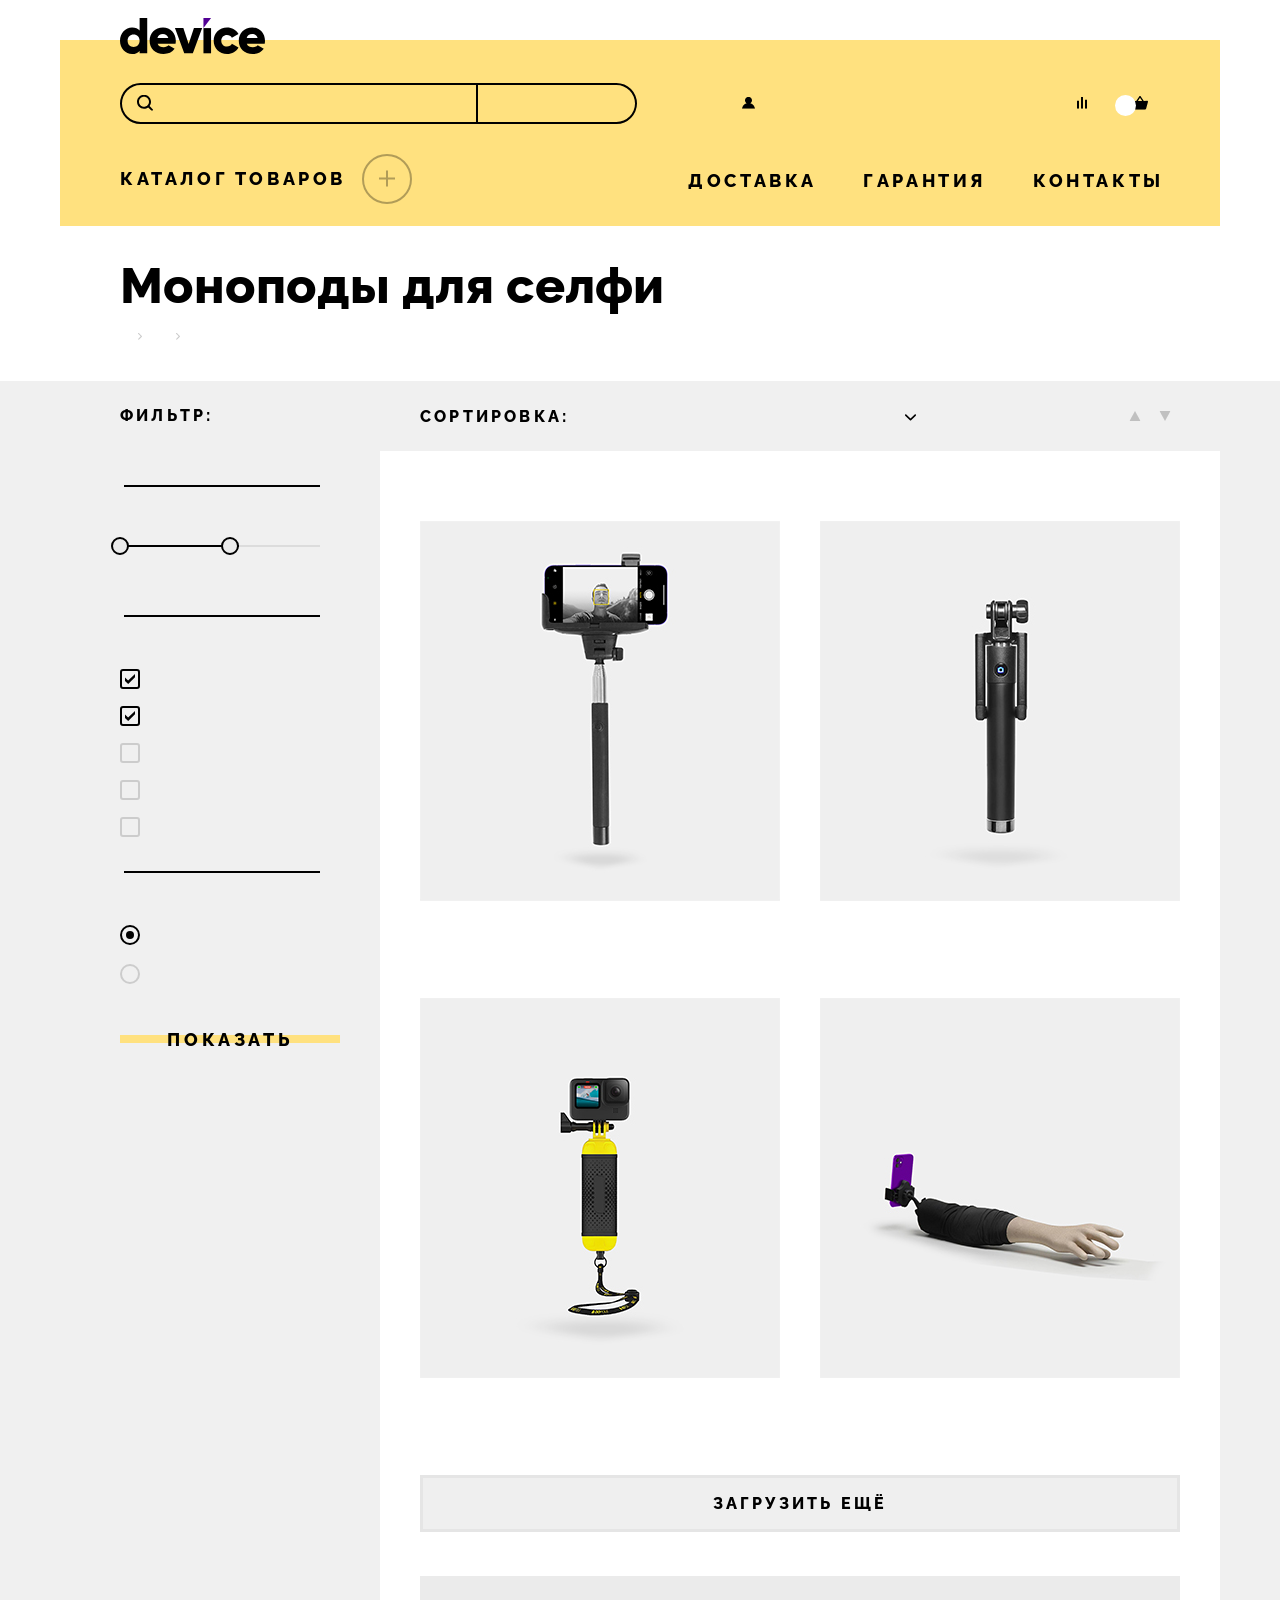
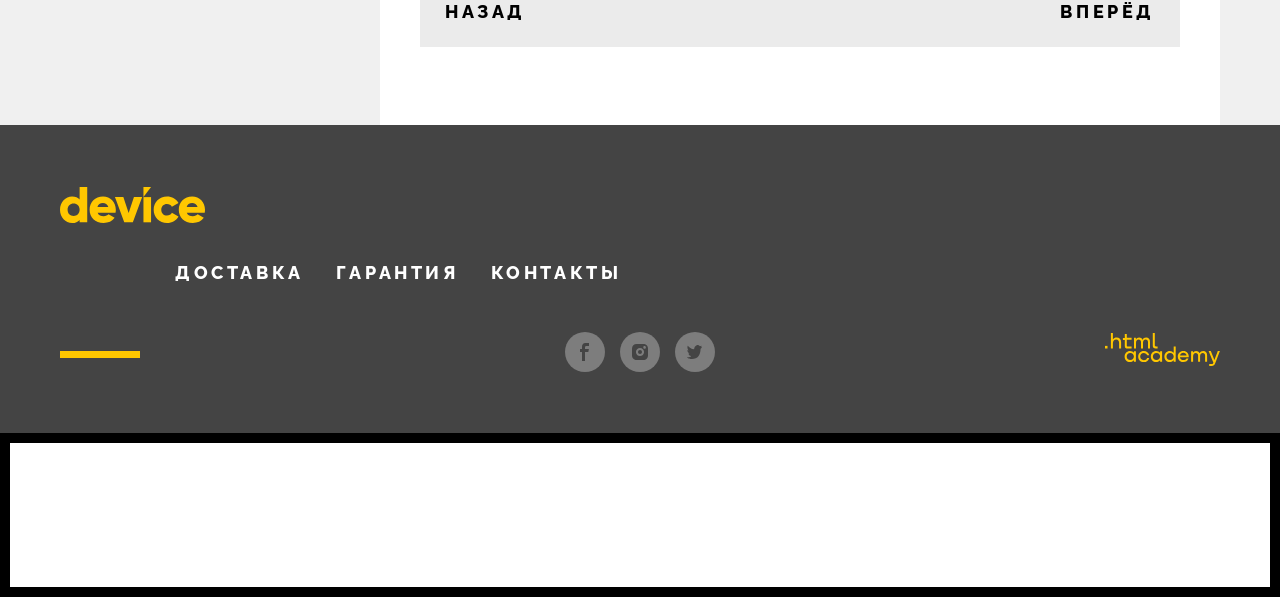
==== commit 744ee126: "частичное добавление js" ====
--- a/catalog.html
+++ b/catalog.html
@@ -69,10 +69,10 @@
                 <a class="navigation-menu__link standart-state" href="#">Сравнить</a>
               </li>
               <li class="navigation-menu__item">
-                <a class="navigation-menu__link standart-state" href="#">
+                <a class="navigation-menu__link popover__open-button standart-state" href="#">
                   <span class="navigation-menu__icon">2</span>Корзина
                 </a>
-                <div class="popover popver-cart">
+                <div class="popover popover-cart">
                   <div class="popover__content">
                     <h2 class="visually-hidden">Корзина.</h2>
 
@@ -98,8 +98,8 @@
                     </ul>
 
                     <div class="popover__summary">
-                      <p class="popover__text">Товаров: 2</p>
-                      <p class="popover__text">Сумма: 2000 ₽</p>
+                      <p class="popover__text popover__text--count">Товаров: 2</p>
+                      <p class="popover__text popover__text--sum">Сумма: 2000 ₽</p>
                     </div>
 
                     <div class="popover__button-wrapper">
@@ -211,13 +211,13 @@
                         <div class="range__wrapper-inputs">
                           <label class="range__label">
                             от
-                            <input class="range__input" type="number" value="0" name="price-from" min="0" max="10000"
+                            <input class="range__input range__input-min" type="number" value="0" name="price-from" min="0" max="10000"
                              step="100">
                           </label>
 
                           <label class="range__label">
                             до
-                            <input class="range__input" type="number" value="5000" name="price-to" min="0" max="10000"
+                            <input class="range__input range__input-" type="number" value="5000" name="price-to" min="0" max="10000"
                              step="100">
                           </label>
                         </div>
@@ -343,24 +343,24 @@
               <div class="catalog__card-list">
                 <h3 class="visually-hidden">Карточки товаров.</h3>
 
-                <article class="card" tabindex="0">
+                <article class="card" tabindex="0" data-price="500">
                   <a class="card__link" href="#" tabindex="-1">
                     <img src="img/Catalog/product-2.png" alt="" class="card__img" width="360" height="380">
                     <div class="card__wrapper">
                       <h4 class="card__title">Любительская селфи-палка</h4>
-                      <p class="card__text">500 ₽</p>
+                      <p class="card__price">500 ₽</p>
                     </div>
                     <p class="card__button button"><span class="button-yellow-line"></span>Подробнее</p>
                     <span class="card__new">NEW</span>
                   </a>
                 </article>
 
-                <article class="card" tabindex="0">
+                <article class="card" tabindex="0" data-price="1500">
                   <a class="card__link" href="#" tabindex="-1">
                     <img src="img/Catalog/product-2-1.png" alt="" class="card__img"  width="360" height="380">
                     <div class="card__wrapper">
                       <h4 class="card__title">Профессиональная селфи-палка</h4>
-                      <p class="card__text">1 500 ₽</p>
+                      <p class="card__price">1 500 ₽</p>
                     </div>
                     <p class="card__button button">
                       <span class="button-yellow-line"></span>
@@ -370,24 +370,24 @@
                   </a>
                 </article>
 
-                <article class="card" tabindex="0">
+                <article class="card" tabindex="0" data-price="2500">
                   <a class="card__link" href="#" tabindex="-1">
                     <img class="card__img" src="img/Catalog/product-2-2.png" alt="" width="360" height="380">
                     <div class="card__wrapper">
                       <h4 class="card__title">Непотопляемая селфи-палка</h4>
-                      <p class="card__text">2 500 ₽</p>
+                      <p class="card__price">2 500 ₽</p>
                     </div>
                     <p class="card__button button"><span class="button-yellow-line"></span>Подробнее</p>
                     <span class="card__new">NEW</span>
                   </a>
                 </article>
 
-                <article class="card" tabindex="0">
+                <article class="card" tabindex="0" data-price="1500">
                   <a class="card__link" href="#" tabindex="-1">
                     <img class="card__img" src="img/Catalog/product-2-3.png" alt="" width="360" height="380">
                     <div class="card__wrapper">
                       <h4 class="card__title">Селфи-палка «Следуй за мной»</h4>
-                      <p class="card__text">1 500 ₽</p>
+                      <p class="card__price">1 500 ₽</p>
                     </div>
                     <p class="card__button button"><span class="button-yellow-line"></span>Подробнее</p>
                     <span class="card__new">NEW</span>
@@ -590,7 +590,6 @@
         </section>
       </div>
     </div>
-
-    <script src="/js/script.js"></script>
+    <script src="./js/script.js"></script>
   </body>
 </html>
--- a/css/style.css
+++ b/css/style.css
@@ -626,7 +626,7 @@
 }
 
 .main-slaider__list {
-  margin: -37px 0 0 0;
+  margin: -30px 0 0 0;
   padding: 0;
 
   list-style-type: none;
@@ -634,10 +634,11 @@
 
 .main-slaider__item {
   position: relative;
-}
-
-.main-slaider__item:not(:first-child) {
   display: none;
+}
+
+.main-slider__item-active {
+  display: list-item;
 }
 
 .main-slaider__upper-background {
@@ -869,6 +870,13 @@
   list-style-type: none;
 }
 
+.services__item {
+  display: none;
+}
+
+.services__item--active {
+  display: list-item;
+}
 
 /* service */
 
@@ -879,10 +887,6 @@
 
   text-decoration: none;
   color: inherit;
-}
-
-.service:not(:first-child) {
-  display: none;
 }
 
 .service__background {
@@ -1684,7 +1688,7 @@
 
 .range__toogle-max {
   top: -8px;
-  right: -9px;
+  right: 0;
 }
 
 .range__wrapper-inputs {
@@ -1940,7 +1944,7 @@
 
 .card__link:hover img,
 .card__link:hover h4,
-.card__link:hover .card__text,
+.card__link:hover .card__price,
 .card__link:hover .card__new {
   opacity: 0.6;
 }
@@ -1956,7 +1960,7 @@
 
 .card__link:active img,
 .card__link:active h4,
-.card__link:active .card__text,
+.card__link:active .card__price,
 .card__link:active .card__new {
   opacity: 0.6;
 }
@@ -1975,7 +1979,7 @@
   letter-spacing: -0.02em;
 }
 
-.card__text {
+.card__price {
   margin: 0;
   padding: 0;
 
@@ -2447,13 +2451,13 @@
 
 /* modal*/
 
-.modal__container {
+.modal {
   position: fixed;
   top: 0;
   right: 0;
   z-index: 5;
-
   display: none;
+
   width: 100%;
   height: 100%;
 
@@ -2461,10 +2465,10 @@
 }
 
 .modal__active {
-  display: flex;
-}
-
-.modal {
+  display: block;
+}
+
+.modal__container {
   position: relative;
 
   margin: auto;
@@ -2476,7 +2480,7 @@
   background: #FFFFFF;
 }
 
-.modal-auth {
+.modal-auth .modal__container {
   width: 920px;
 }
 
